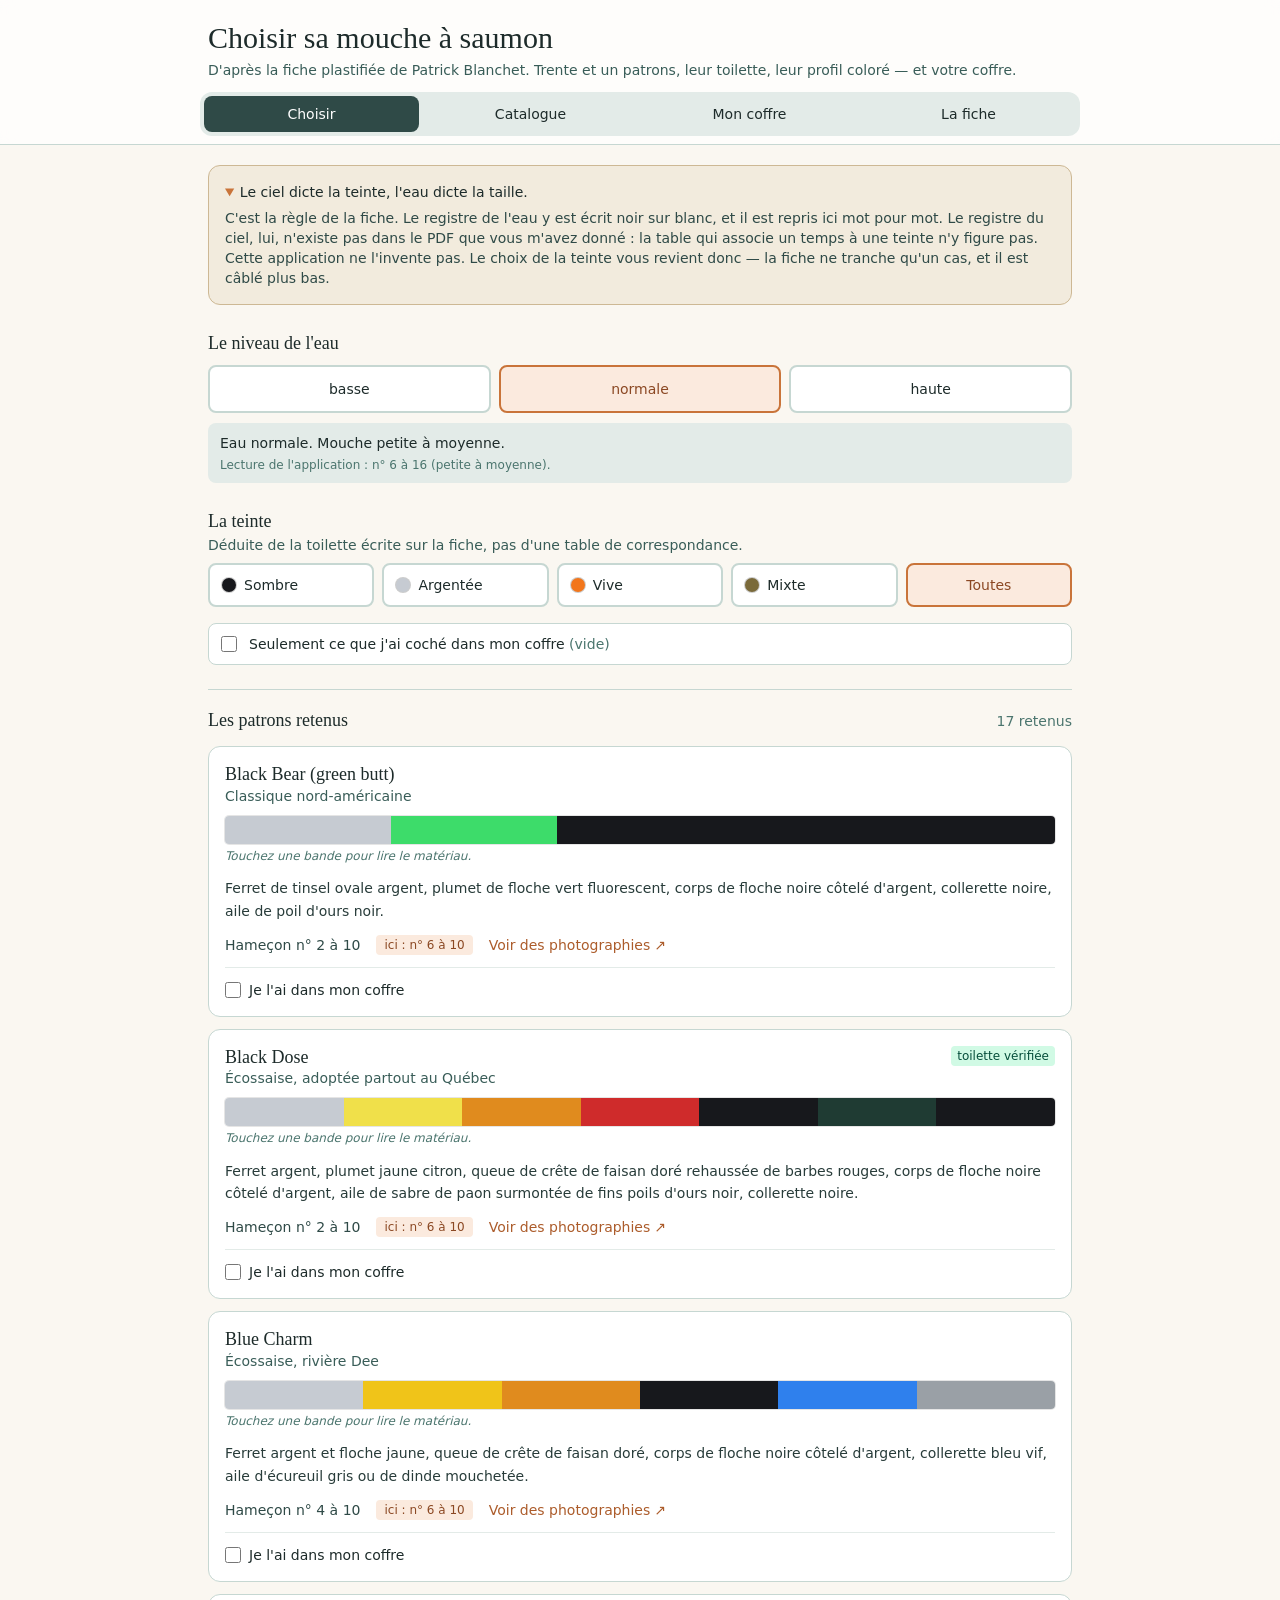
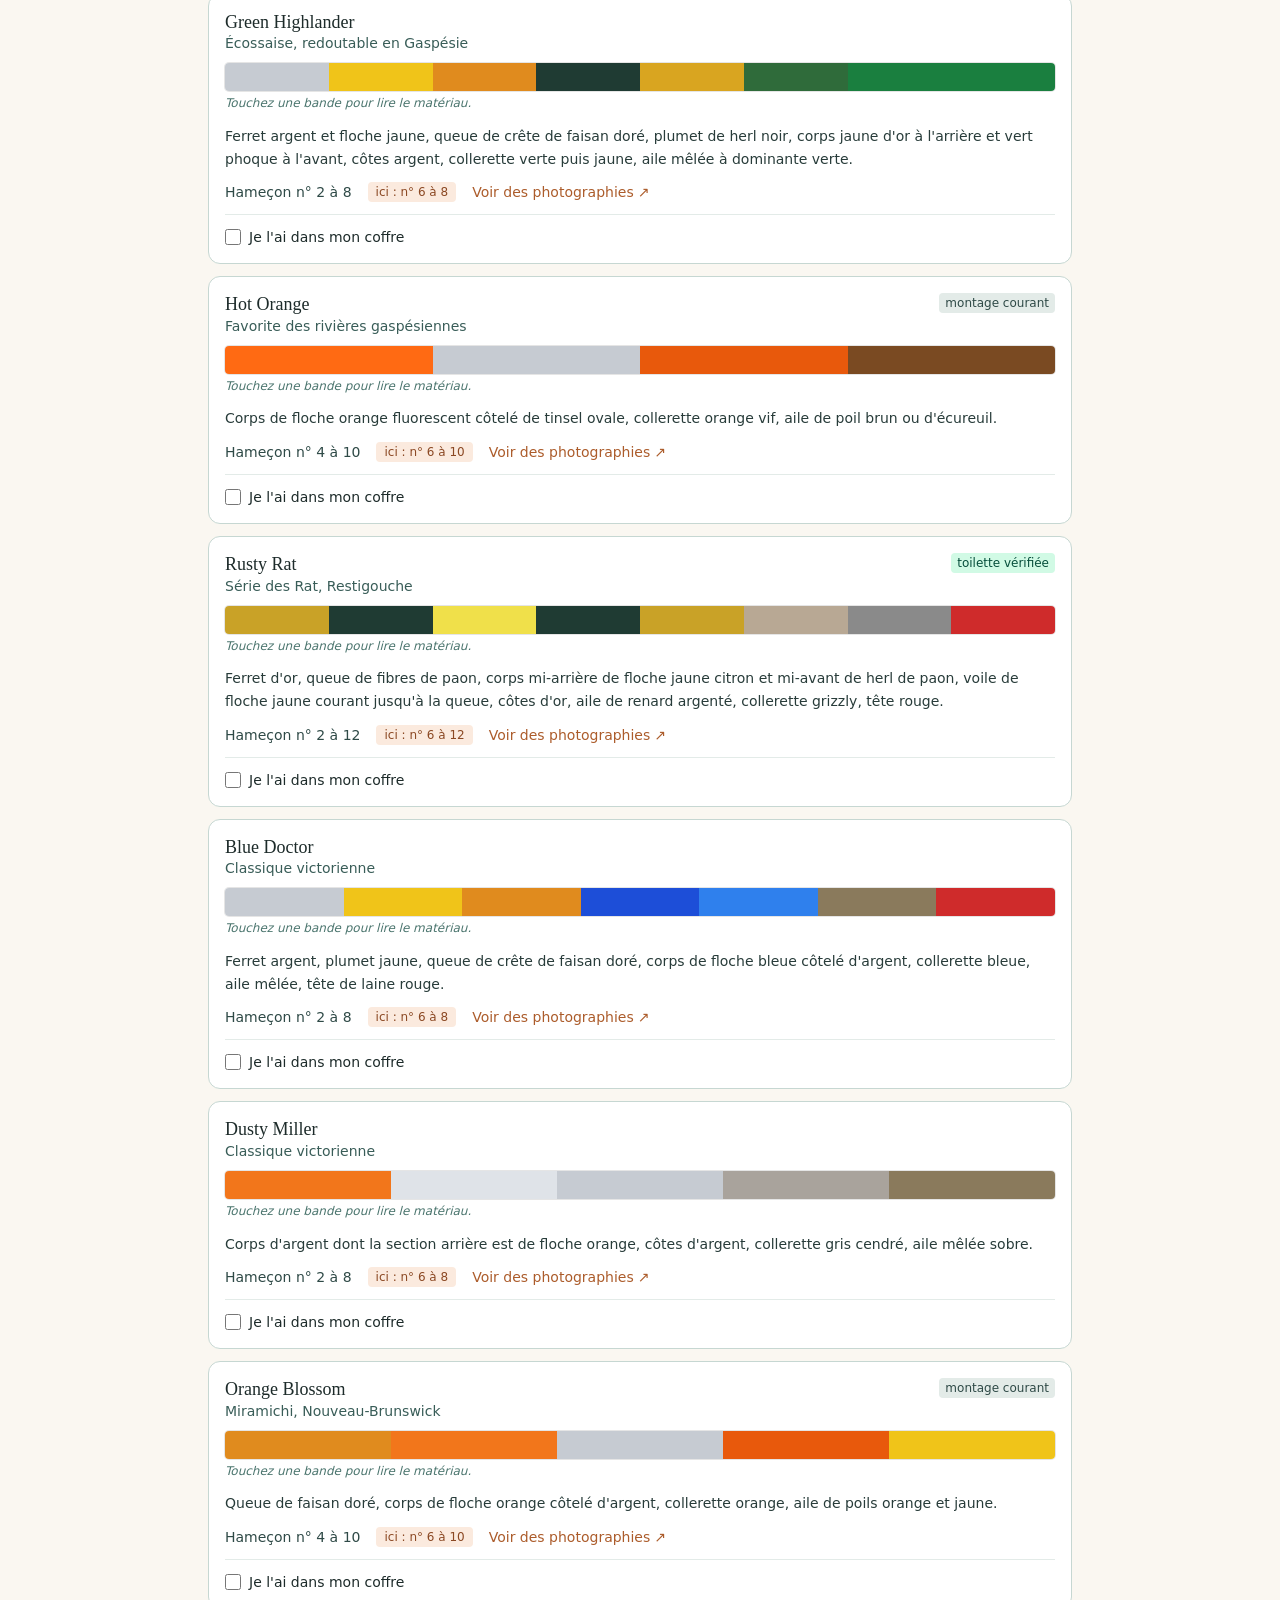
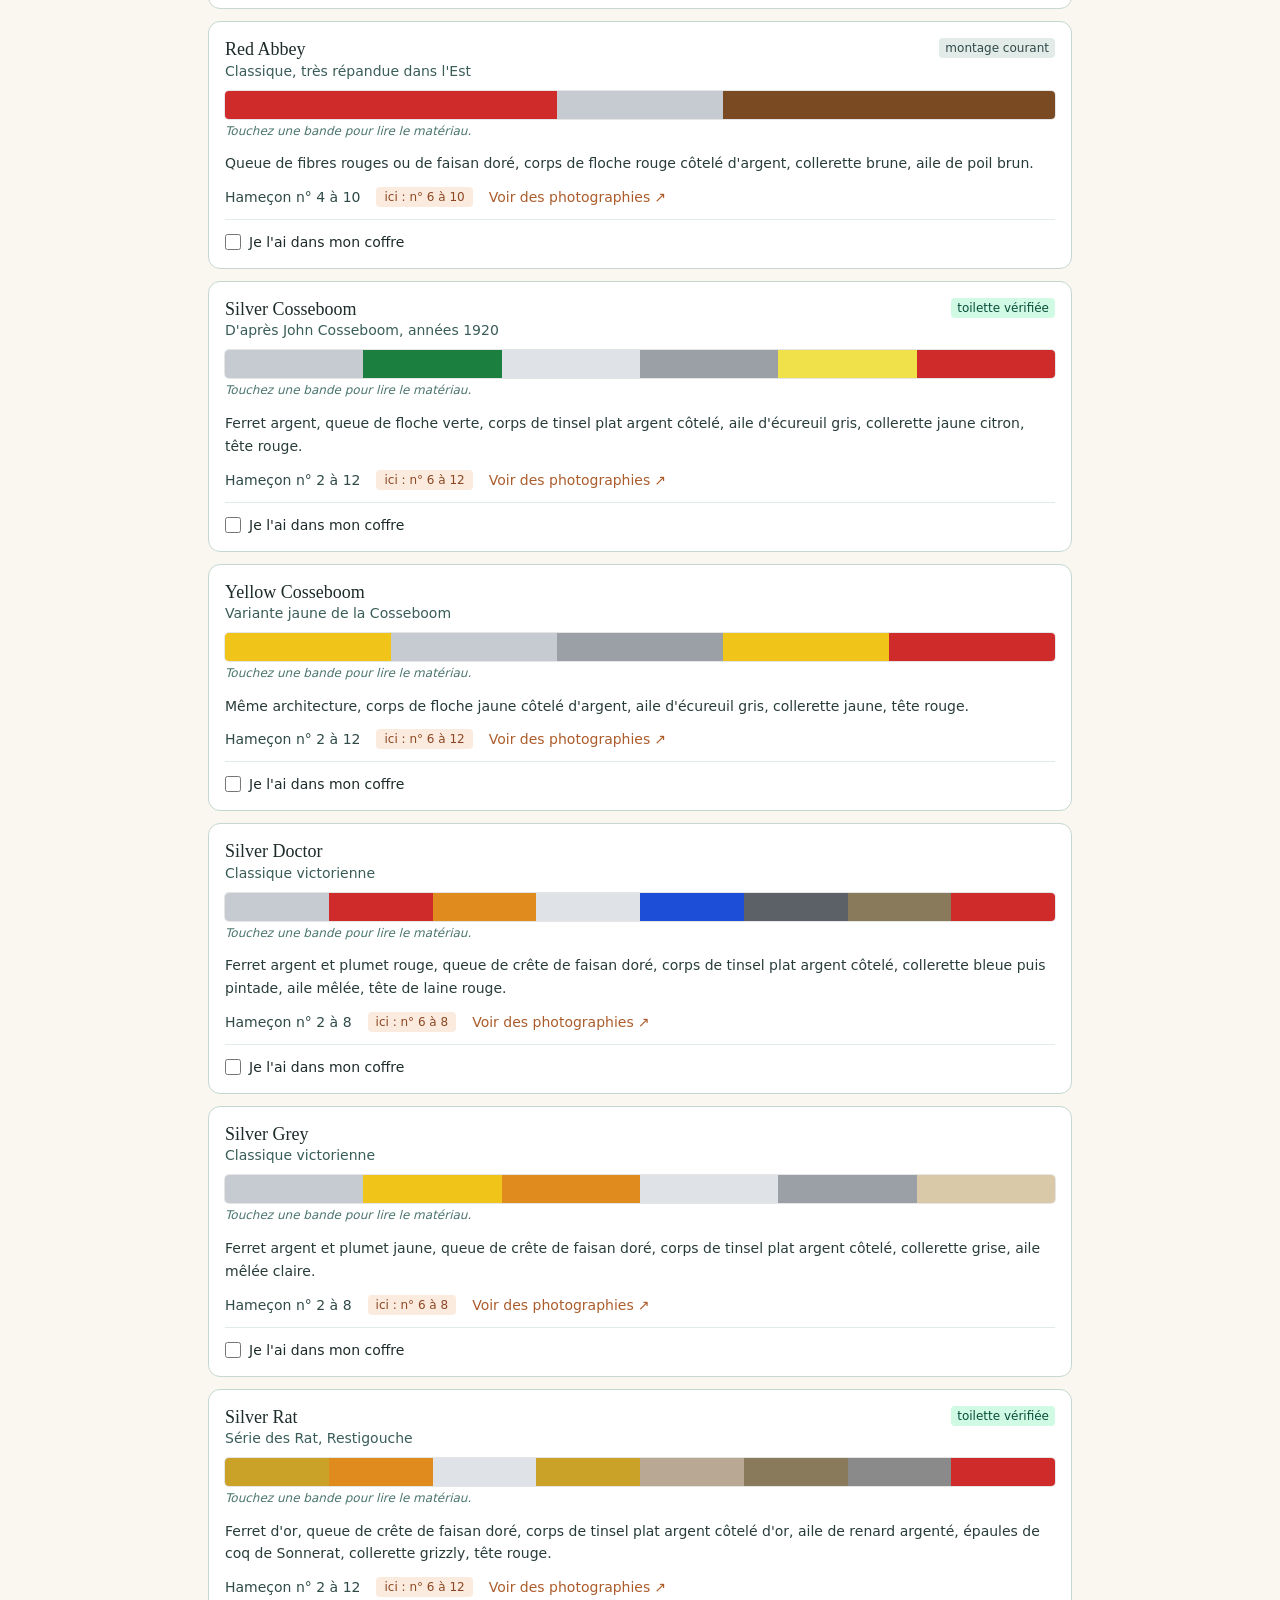
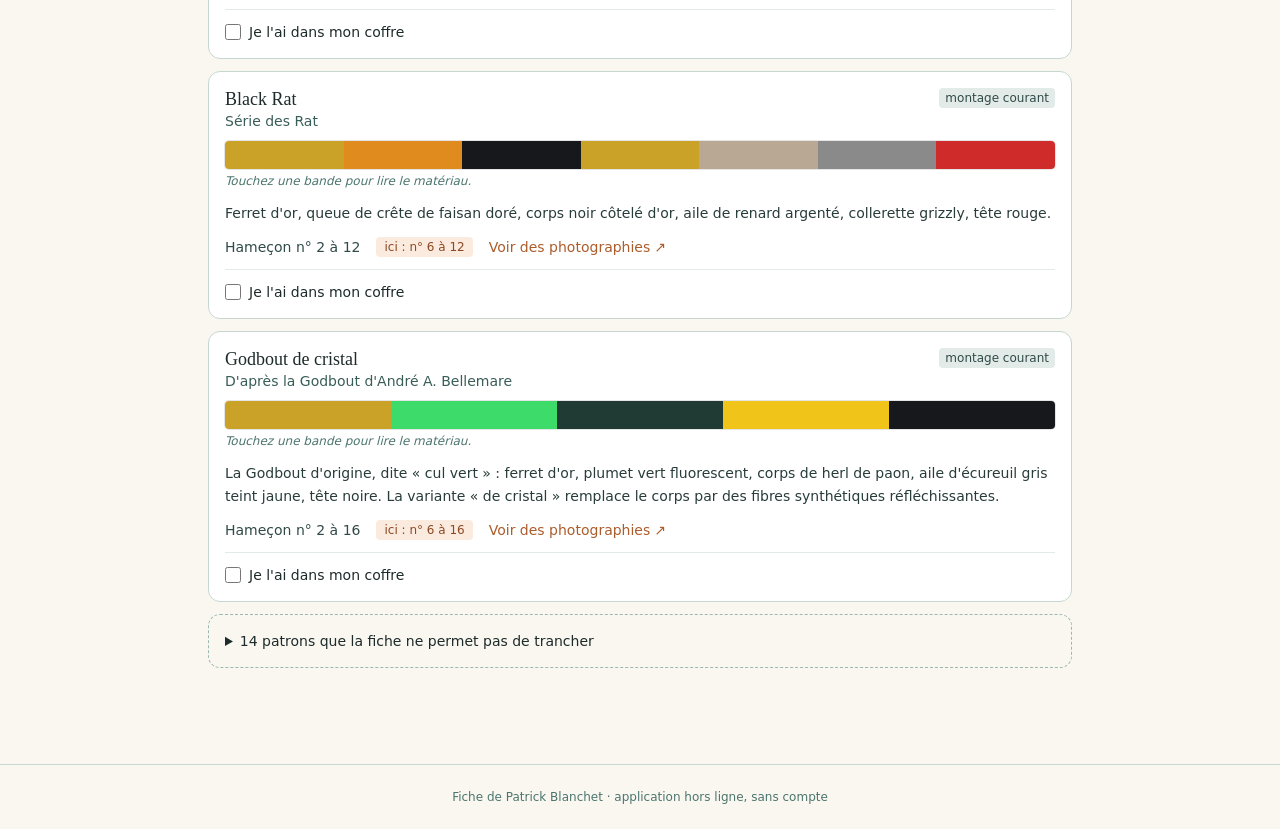
==== mouches-saumon/index.html @ c9b2f243 "Fait entrer la fiche à saumon dans le coffre Première application du dépôt : « Choisir sa mouche à s" ====
<!DOCTYPE html>
<html lang="fr" class="h-full">
<head>
<meta charset="utf-8">
<meta name="viewport" content="width=device-width, initial-scale=1, viewport-fit=cover">
<title>Choisir sa mouche à saumon</title>
<meta name="description" content="La fiche de Patrick Blanchet, en application : 31 patrons, leur toilette, leur profil coloré, et le coffre qui est réellement le vôtre. Hors ligne, sans compte.">
<meta name="theme-color" content="#1d2b2a">
<link rel="manifest" href="manifest.webmanifest">
<link rel="icon" href="assets/icones/favicon.svg" type="image/svg+xml">
<link rel="apple-touch-icon" href="assets/icones/icone-180.png">

<link rel="stylesheet" href="assets/css/app.css">
<style>
  :root { color-scheme: light dark; }
  body { -webkit-tap-highlight-color: transparent; }
  .onglet[aria-selected="true"] { color: #fff; background: #2f4a47; }
  .choix[aria-pressed="true"] { border-color: #c9743a; background: #fbeade; color: #8b4823; }
  @media (prefers-color-scheme: dark) {
    .choix[aria-pressed="true"] { background: #3a2418; color: #eab189; }
  }
  .bande { transition: flex-grow .18s ease; }
  .bande:hover, .bande:focus-visible { flex-grow: 2.4; }
  @media print {
    .sans-impression { display: none !important; }
    body { background: #fff !important; color: #000 !important; }
    .fiche-mouche { break-inside: avoid; border-color: #bbb !important; }
  }
</style>
</head>

<body class="min-h-full bg-sable-50 text-riviere-900 dark:bg-riviere-950 dark:text-sable-100 font-texte antialiased">

<a href="#principal" class="sr-only focus:not-sr-only focus:absolute focus:z-50 focus:m-3 focus:rounded focus:bg-riviere-800 focus:px-4 focus:py-2 focus:text-white">Aller au contenu</a>

<header class="border-b border-riviere-200 bg-white/70 backdrop-blur dark:border-riviere-800 dark:bg-riviere-900/70">
  <div class="mx-auto max-w-4xl px-4 pt-5 pb-3">
    <h1 class="font-titre text-2xl leading-tight sm:text-3xl">Choisir sa mouche à saumon</h1>
    <p class="mt-1 text-sm text-riviere-600 dark:text-riviere-300">
      D'après la fiche plastifiée de Patrick Blanchet. Trente et un patrons, leur toilette,
      leur profil coloré — et votre coffre.
    </p>
  </div>

  <nav class="sans-impression mx-auto max-w-4xl px-2 pb-2" aria-label="Sections">
    <div role="tablist" class="flex gap-1 overflow-x-auto rounded-xl bg-riviere-100 p-1 dark:bg-riviere-800/60">
      <button role="tab" id="t-choisir"   aria-controls="v-choisir"   aria-selected="true"  class="onglet flex-1 whitespace-nowrap rounded-lg px-3 py-2 text-sm font-medium transition">Choisir</button>
      <button role="tab" id="t-catalogue" aria-controls="v-catalogue" aria-selected="false" class="onglet flex-1 whitespace-nowrap rounded-lg px-3 py-2 text-sm font-medium transition">Catalogue</button>
      <button role="tab" id="t-coffre"    aria-controls="v-coffre"    aria-selected="false" class="onglet flex-1 whitespace-nowrap rounded-lg px-3 py-2 text-sm font-medium transition">Mon coffre</button>
      <button role="tab" id="t-fiche"     aria-controls="v-fiche"     aria-selected="false" class="onglet flex-1 whitespace-nowrap rounded-lg px-3 py-2 text-sm font-medium transition">La fiche</button>
    </div>
  </nav>
</header>

<main id="principal" class="mx-auto max-w-4xl px-4 pb-24 pt-5">

  <!-- ═══════════════ CHOISIR ═══════════════ -->
  <section id="v-choisir" role="tabpanel" aria-labelledby="t-choisir">

    <details open class="sans-impression rounded-xl border border-sable-300 bg-sable-100 p-4 text-sm dark:border-riviere-700 dark:bg-riviere-900">
      <summary class="cursor-pointer font-medium marker:text-cuivre-500">Le ciel dicte la teinte, l'eau dicte la taille.</summary>
      <p class="mt-1.5 text-riviere-700 dark:text-riviere-300">
        C'est la règle de la fiche. Le registre de l'eau y est écrit noir sur blanc, et il est
        repris ici mot pour mot. Le registre du ciel, lui, n'existe pas dans le PDF que vous
        m'avez donné : la table qui associe un temps à une teinte n'y figure pas.
        <strong class="font-medium">Cette application ne l'invente pas.</strong>
        Le choix de la teinte vous revient donc — la fiche ne tranche qu'un cas, et il est câblé plus bas.
      </p>
    </details>

    <!-- Niveau d'eau -->
    <h2 class="mt-6 font-titre text-lg">Le niveau de l'eau</h2>
    <div class="sans-impression mt-2 grid grid-cols-3 gap-2" id="choix-niveau"></div>
    <p id="texte-niveau" class="mt-2.5 rounded-lg bg-riviere-100 px-3 py-2.5 text-sm dark:bg-riviere-800/60"></p>

    <!-- Clarté -->
    <div class="sans-impression mt-4" id="bloc-clarte" hidden>
      <h2 class="font-titre text-lg">L'eau est-elle sale&nbsp;?</h2>
      <div class="mt-2 grid grid-cols-2 gap-2" id="choix-clarte"></div>
      <p id="texte-clarte" class="mt-2 text-sm text-cuivre-700 dark:text-cuivre-300"></p>
    </div>

    <!-- Teinte -->
    <h2 class="mt-6 font-titre text-lg">La teinte</h2>
    <p class="text-sm text-riviere-600 dark:text-riviere-300">
      Déduite de la toilette écrite sur la fiche, pas d'une table de correspondance.
    </p>
    <div class="sans-impression mt-2 grid grid-cols-2 gap-2 sm:grid-cols-5" id="choix-teinte"></div>

    <!-- Coffre -->
    <label class="sans-impression mt-4 flex cursor-pointer items-center gap-3 rounded-lg border border-riviere-200 bg-white px-3 py-2.5 text-sm dark:border-riviere-700 dark:bg-riviere-900">
      <input type="checkbox" id="filtre-coffre" class="h-4 w-4 accent-cuivre-500">
      <span>Seulement ce que j'ai coché dans mon coffre <span id="compte-coffre" class="text-riviere-500"></span></span>
    </label>

    <div class="mt-6 flex items-baseline justify-between border-t border-riviere-200 pt-4 dark:border-riviere-800">
      <h2 class="font-titre text-lg">Les patrons retenus</h2>
      <p id="compte-resultats" class="text-sm text-riviere-500 dark:text-riviere-400"></p>
    </div>
    <div id="resultats" class="mt-3 space-y-3"></div>
  </section>

  <!-- ═══════════════ CATALOGUE ═══════════════ -->
  <section id="v-catalogue" role="tabpanel" aria-labelledby="t-catalogue" hidden>
    <label class="sans-impression block">
      <span class="sr-only">Chercher un patron</span>
      <input type="search" id="recherche" placeholder="Chercher un nom, un matériau, une rivière…"
             class="w-full rounded-lg border border-riviere-300 bg-white px-3 py-2.5 text-sm outline-none placeholder:text-riviere-400 focus:border-cuivre-500 dark:border-riviere-700 dark:bg-riviere-900">
    </label>
    <p class="sans-impression mt-3 text-sm text-riviere-600 dark:text-riviere-300">
      Les trente et un patrons de la fiche, dans son ordre. Le profil coloré est un schéma :
      il rend la signature de teintes du patron, pas la texture des matériaux.
      Touchez une bande pour lire le matériau qu'elle représente.
    </p>
    <div id="catalogue" class="mt-4 space-y-3"></div>
  </section>

  <!-- ═══════════════ MON COFFRE ═══════════════ -->
  <section id="v-coffre" role="tabpanel" aria-labelledby="t-coffre" hidden>

    <div class="rounded-xl border border-cuivre-300 bg-cuivre-100 p-4 text-sm dark:border-cuivre-700 dark:bg-cuivre-700/20">
      <p class="font-medium">Ce que la photo permet de dire — et ce qu'elle ne permet pas.</p>
      <p class="mt-1.5 text-riviere-700 dark:text-sable-200" id="lecture-coffre"></p>
    </div>

    <h2 class="mt-6 font-titre text-lg">Le coffre, panneau par panneau</h2>
    <p class="mt-1 text-sm text-riviere-600 dark:text-riviere-300">
      Un relevé visuel : famille de montage, teintes dominantes, nombre approximatif.
      Aucun nom n'est avancé — une photo n'en donne pas.
    </p>
    <div id="panneaux" class="mt-4 space-y-6"></div>

    <h2 class="mt-8 font-titre text-lg">Pistes à confirmer</h2>
    <p class="mt-1 text-sm text-riviere-600 dark:text-riviere-300">
      Les seuls rapprochements que la photo autorise avec la fiche. Rien n'est coché d'avance.
    </p>
    <div id="rapprochements" class="mt-3 space-y-2"></div>

    <h2 class="mt-8 font-titre text-lg">Mon inventaire</h2>
    <p class="mt-1 text-sm text-riviere-600 dark:text-riviere-300">
      Cochez les patrons que vous possédez vraiment. La liste sert ensuite de filtre dans
      l'onglet <em>Choisir</em>. Tout reste sur cet appareil.
    </p>
    <div id="inventaire" class="mt-3 grid gap-1.5 sm:grid-cols-2"></div>

    <div class="sans-impression mt-6 flex flex-wrap gap-2">
      <button id="btn-sauvegarde" class="rounded-lg bg-riviere-700 px-4 py-2.5 text-sm font-medium text-white hover:bg-riviere-600">Sauvegarder mon coffre (.json)</button>
      <label class="cursor-pointer rounded-lg border border-riviere-300 px-4 py-2.5 text-sm font-medium hover:bg-riviere-100 dark:border-riviere-700 dark:hover:bg-riviere-800">
        Restaurer un fichier
        <input type="file" id="btn-restaure" accept="application/json,.json" class="sr-only">
      </label>
      <button id="btn-vider" class="rounded-lg border border-riviere-300 px-4 py-2.5 text-sm font-medium hover:bg-riviere-100 dark:border-riviere-700 dark:hover:bg-riviere-800">Tout décocher</button>
    </div>
    <p id="message-coffre" class="mt-3 text-sm text-cuivre-700 dark:text-cuivre-300" role="status"></p>
  </section>

  <!-- ═══════════════ LA FICHE ═══════════════ -->
  <section id="v-fiche" role="tabpanel" aria-labelledby="t-fiche" hidden class="space-y-6 text-sm leading-relaxed">

    <div>
      <h2 class="font-titre text-lg">D'où vient tout ceci</h2>
      <p class="mt-2 text-riviere-700 dark:text-riviere-300">
        De la fiche plastifiée <em>Choisir sa mouche à saumon</em>, de Patrick Blanchet, dont le PDF
        a servi de source unique. Les toilettes, les origines, les numéros d'hameçon et les réserves
        sont repris tels quels. Rien n'a été ajouté à partir d'ailleurs.
      </p>
    </div>

    <div>
      <h2 class="font-titre text-lg">Les réserves de la fiche</h2>
      <p class="mt-2 text-riviere-700 dark:text-riviere-300">
        « Les montages marqués d'une réserve varient d'un monteur et d'une rivière à l'autre, ou n'ont
        pas de recette publiée que j'aie pu vérifier. Fiez-vous alors aux photographies. »
      </p>
      <ul class="mt-3 space-y-1.5">
        <li class="flex gap-2"><span class="mt-0.5 shrink-0 rounded bg-amber-100 px-1.5 py-0.5 text-xs font-medium text-amber-900 dark:bg-amber-900/40 dark:text-amber-200">toilette non vérifiée</span><span class="text-riviere-700 dark:text-riviere-300">La fiche n'a pas trouvé de recette fiable. Neuf patrons québécois et maritimes sont dans ce cas.</span></li>
        <li class="flex gap-2"><span class="mt-0.5 shrink-0 rounded bg-riviere-100 px-1.5 py-0.5 text-xs font-medium text-riviere-700 dark:bg-riviere-800 dark:text-riviere-200">montage courant</span><span class="text-riviere-700 dark:text-riviere-300">La toilette est donnée, mais les variantes sont fréquentes.</span></li>
        <li class="flex gap-2"><span class="mt-0.5 shrink-0 rounded bg-emerald-100 px-1.5 py-0.5 text-xs font-medium text-emerald-900 dark:bg-emerald-900/40 dark:text-emerald-200">toilette vérifiée</span><span class="text-riviere-700 dark:text-riviere-300">Recoupée par la fiche auprès d'une source nommée, citée plus bas.</span></li>
        <li class="flex gap-2"><span class="mt-0.5 shrink-0 rounded bg-riviere-100 px-1.5 py-0.5 text-xs font-medium text-riviere-700 dark:bg-riviere-800 dark:text-riviere-200">sans toilette</span><span class="text-riviere-700 dark:text-riviere-300">Nommé par la fiche sous « eau basse », sans recette. L'application ne lui en attribue aucune.</span></li>
      </ul>
    </div>

    <div>
      <h2 class="font-titre text-lg">Ce que l'application ajoute, et ce qu'elle refuse d'ajouter</h2>
      <dl class="mt-2 space-y-3">
        <div>
          <dt class="font-medium">Le profil coloré — déduit</dt>
          <dd class="text-riviere-700 dark:text-riviere-300">Chaque bande est un matériau nommé dans la toilette, rendu par sa couleur. Là où la fiche ne donne pas de toilette, il n'y a pas de profil.</dd>
        </div>
        <div>
          <dt class="font-medium">La fenêtre de tailles — interprétée</dt>
          <dd class="text-riviere-700 dark:text-riviere-300">La fiche dit « petite », « moyenne », « grosse » sans chiffrer. L'application pose une échelle unique — petite = n° 10 à 16, moyenne = n° 6 à 8, grosse = n° 2 à 4 — et en tire les trois fenêtres. C'est une lecture, signalée comme telle.</dd>
        </div>
        <div>
          <dt class="font-medium">La table du ciel — absente</dt>
          <dd class="text-riviere-700 dark:text-riviere-300">La fiche annonce « touchez les conditions du jour », mais le PDF fourni est une impression : les boutons de conditions n'y ont pas survécu. Aucune table ciel → teinte n'a donc été reconstituée. Si vous avez la fiche plastifiée sous les yeux, dictez-moi ces correspondances et je les branche.</dd>
        </div>
        <div>
          <dt class="font-medium">Les noms dans le coffre — non identifiés</dt>
          <dd class="text-riviere-700 dark:text-riviere-300">La photo donne des familles, des teintes et des tailles. Elle ne donne pas de noms. L'onglet <em>Mon coffre</em> décrit ce qu'il voit et vous laisse nommer.</dd>
        </div>
      </dl>
    </div>

    <div>
      <h2 class="font-titre text-lg">Sources citées par la fiche</h2>
      <p class="mt-2 text-riviere-700 dark:text-riviere-300">
        Toilettes vérifiées pour la Silver Rat, la Rusty Rat, la Cosseboom, la Godbout et la Black Dose
        d'après Frédéric Lévesque, <em>Salmo Salar</em> n° 16, avril 1989, repris par Fabri-Mouches.ca.
        Origine de la Pompier d'après Pierre Saumur, même source.
      </p>
    </div>

    <div class="sans-impression rounded-xl border border-riviere-200 p-4 dark:border-riviere-800">
      <h2 class="font-titre text-lg">Sur cet appareil</h2>
      <p class="mt-2 text-riviere-700 dark:text-riviere-300">
        Pas de compte, pas de serveur, pas de traceur. Votre inventaire est écrit dans la mémoire du
        navigateur (<code class="rounded bg-riviere-100 px-1 dark:bg-riviere-800">localStorage</code>),
        sur cet appareil seulement. Une fois la page ouverte, elle fonctionne sans réseau.
        Vider les données du navigateur efface l'inventaire — d'où le bouton de sauvegarde.
      </p>
      <button id="btn-imprimer" class="mt-3 rounded-lg border border-riviere-300 px-4 py-2.5 text-sm font-medium hover:bg-riviere-100 dark:border-riviere-700 dark:hover:bg-riviere-800">Imprimer la sélection courante</button>
    </div>
  </section>
</main>

<footer class="sans-impression border-t border-riviere-200 py-6 text-center text-xs text-riviere-500 dark:border-riviere-800 dark:text-riviere-400">
  Fiche de Patrick Blanchet · application hors ligne, sans compte
</footer>

<script src="assets/js/donnees.js"></script>
<script src="assets/js/app.js"></script>
</body>
</html>
---- mouches-saumon/assets/css/app.css ----
*,:after,:before{--tw-border-spacing-x:0;--tw-border-spacing-y:0;--tw-translate-x:0;--tw-translate-y:0;--tw-rotate:0;--tw-skew-x:0;--tw-skew-y:0;--tw-scale-x:1;--tw-scale-y:1;--tw-pan-x: ;--tw-pan-y: ;--tw-pinch-zoom: ;--tw-scroll-snap-strictness:proximity;--tw-gradient-from-position: ;--tw-gradient-via-position: ;--tw-gradient-to-position: ;--tw-ordinal: ;--tw-slashed-zero: ;--tw-numeric-figure: ;--tw-numeric-spacing: ;--tw-numeric-fraction: ;--tw-ring-inset: ;--tw-ring-offset-width:0px;--tw-ring-offset-color:#fff;--tw-ring-color:rgba(59,130,246,.5);--tw-ring-offset-shadow:0 0 #0000;--tw-ring-shadow:0 0 #0000;--tw-shadow:0 0 #0000;--tw-shadow-colored:0 0 #0000;--tw-blur: ;--tw-brightness: ;--tw-contrast: ;--tw-grayscale: ;--tw-hue-rotate: ;--tw-invert: ;--tw-saturate: ;--tw-sepia: ;--tw-drop-shadow: ;--tw-backdrop-blur: ;--tw-backdrop-brightness: ;--tw-backdrop-contrast: ;--tw-backdrop-grayscale: ;--tw-backdrop-hue-rotate: ;--tw-backdrop-invert: ;--tw-backdrop-opacity: ;--tw-backdrop-saturate: ;--tw-backdrop-sepia: ;--tw-contain-size: ;--tw-contain-layout: ;--tw-contain-paint: ;--tw-contain-style: }::backdrop{--tw-border-spacing-x:0;--tw-border-spacing-y:0;--tw-translate-x:0;--tw-translate-y:0;--tw-rotate:0;--tw-skew-x:0;--tw-skew-y:0;--tw-scale-x:1;--tw-scale-y:1;--tw-pan-x: ;--tw-pan-y: ;--tw-pinch-zoom: ;--tw-scroll-snap-strictness:proximity;--tw-gradient-from-position: ;--tw-gradient-via-position: ;--tw-gradient-to-position: ;--tw-ordinal: ;--tw-slashed-zero: ;--tw-numeric-figure: ;--tw-numeric-spacing: ;--tw-numeric-fraction: ;--tw-ring-inset: ;--tw-ring-offset-width:0px;--tw-ring-offset-color:#fff;--tw-ring-color:rgba(59,130,246,.5);--tw-ring-offset-shadow:0 0 #0000;--tw-ring-shadow:0 0 #0000;--tw-shadow:0 0 #0000;--tw-shadow-colored:0 0 #0000;--tw-blur: ;--tw-brightness: ;--tw-contrast: ;--tw-grayscale: ;--tw-hue-rotate: ;--tw-invert: ;--tw-saturate: ;--tw-sepia: ;--tw-drop-shadow: ;--tw-backdrop-blur: ;--tw-backdrop-brightness: ;--tw-backdrop-contrast: ;--tw-backdrop-grayscale: ;--tw-backdrop-hue-rotate: ;--tw-backdrop-invert: ;--tw-backdrop-opacity: ;--tw-backdrop-saturate: ;--tw-backdrop-sepia: ;--tw-contain-size: ;--tw-contain-layout: ;--tw-contain-paint: ;--tw-contain-style: }/*! tailwindcss v3.4.17 | MIT License | https://tailwindcss.com*/*,:after,:before{box-sizing:border-box;border:0 solid #e5e7eb}:after,:before{--tw-content:""}:host,html{line-height:1.5;-webkit-text-size-adjust:100%;-moz-tab-size:4;-o-tab-size:4;tab-size:4;font-family:ui-sans-serif,system-ui,sans-serif,Apple Color Emoji,Segoe UI Emoji,Segoe UI Symbol,Noto Color Emoji;font-feature-settings:normal;font-variation-settings:normal;-webkit-tap-highlight-color:transparent}body{margin:0;line-height:inherit}hr{height:0;color:inherit;border-top-width:1px}abbr:where([title]){-webkit-text-decoration:underline dotted;text-decoration:underline dotted}h1,h2,h3,h4,h5,h6{font-size:inherit;font-weight:inherit}a{color:inherit;text-decoration:inherit}b,strong{font-weight:bolder}code,kbd,pre,samp{font-family:ui-monospace,SFMono-Regular,Menlo,Monaco,Consolas,Liberation Mono,Courier New,monospace;font-feature-settings:normal;font-variation-settings:normal;font-size:1em}small{font-size:80%}sub,sup{font-size:75%;line-height:0;position:relative;vertical-align:baseline}sub{bottom:-.25em}sup{top:-.5em}table{text-indent:0;border-color:inherit;border-collapse:collapse}button,input,optgroup,select,textarea{font-family:inherit;font-feature-settings:inherit;font-variation-settings:inherit;font-size:100%;font-weight:inherit;line-height:inherit;letter-spacing:inherit;color:inherit;margin:0;padding:0}button,select{text-transform:none}button,input:where([type=button]),input:where([type=reset]),input:where([type=submit]){-webkit-appearance:button;background-color:transparent;background-image:none}:-moz-focusring{outline:auto}:-moz-ui-invalid{box-shadow:none}progress{vertical-align:baseline}::-webkit-inner-spin-button,::-webkit-outer-spin-button{height:auto}[type=search]{-webkit-appearance:textfield;outline-offset:-2px}::-webkit-search-decoration{-webkit-appearance:none}::-webkit-file-upload-button{-webkit-appearance:button;font:inherit}summary{display:list-item}blockquote,dd,dl,figure,h1,h2,h3,h4,h5,h6,hr,p,pre{margin:0}fieldset{margin:0}fieldset,legend{padding:0}menu,ol,ul{list-style:none;margin:0;padding:0}dialog{padding:0}textarea{resize:vertical}input::-moz-placeholder,textarea::-moz-placeholder{opacity:1;color:#9ca3af}input::placeholder,textarea::placeholder{opacity:1;color:#9ca3af}[role=button],button{cursor:pointer}:disabled{cursor:default}audio,canvas,embed,iframe,img,object,svg,video{display:block;vertical-align:middle}img,video{max-width:100%;height:auto}[hidden]:where(:not([hidden=until-found])){display:none}.sr-only{position:absolute;width:1px;height:1px;padding:0;margin:-1px;overflow:hidden;clip:rect(0,0,0,0);white-space:nowrap;border-width:0}.visible{visibility:visible}.mx-auto{margin-left:auto;margin-right:auto}.mt-0\.5{margin-top:.125rem}.mt-1{margin-top:.25rem}.mt-1\.5{margin-top:.375rem}.mt-2{margin-top:.5rem}.mt-2\.5{margin-top:.625rem}.mt-3{margin-top:.75rem}.mt-4{margin-top:1rem}.mt-6{margin-top:1.5rem}.mt-8{margin-top:2rem}.block{display:block}.flex{display:flex}.inline-flex{display:inline-flex}.table{display:table}.grid{display:grid}.hidden{display:none}.h-3{height:.75rem}.h-3\.5{height:.875rem}.h-4{height:1rem}.h-7{height:1.75rem}.h-full{height:100%}.min-h-\[1\.1rem\]{min-height:1.1rem}.min-h-full{min-height:100%}.w-3{width:.75rem}.w-3\.5{width:.875rem}.w-4{width:1rem}.w-7{width:1.75rem}.w-full{width:100%}.min-w-0{min-width:0}.max-w-4xl{max-width:56rem}.flex-1{flex:1 1 0%}.shrink-0{flex-shrink:0}.flex-grow{flex-grow:1}.cursor-pointer{cursor:pointer}.grid-cols-2{grid-template-columns:repeat(2,minmax(0,1fr))}.grid-cols-3{grid-template-columns:repeat(3,minmax(0,1fr))}.flex-wrap{flex-wrap:wrap}.items-start{align-items:flex-start}.items-center{align-items:center}.items-baseline{align-items:baseline}.justify-center{justify-content:center}.justify-between{justify-content:space-between}.gap-0\.5{gap:.125rem}.gap-1{gap:.25rem}.gap-1\.5{gap:.375rem}.gap-2{gap:.5rem}.gap-2\.5{gap:.625rem}.gap-3{gap:.75rem}.gap-x-4{-moz-column-gap:1rem;column-gap:1rem}.gap-y-2{row-gap:.5rem}.space-y-1\.5>:not([hidden])~:not([hidden]){--tw-space-y-reverse:0;margin-top:calc(.375rem*(1 - var(--tw-space-y-reverse)));margin-bottom:calc(.375rem*var(--tw-space-y-reverse))}.space-y-2>:not([hidden])~:not([hidden]){--tw-space-y-reverse:0;margin-top:calc(.5rem*(1 - var(--tw-space-y-reverse)));margin-bottom:calc(.5rem*var(--tw-space-y-reverse))}.space-y-3>:not([hidden])~:not([hidden]){--tw-space-y-reverse:0;margin-top:calc(.75rem*(1 - var(--tw-space-y-reverse)));margin-bottom:calc(.75rem*var(--tw-space-y-reverse))}.space-y-6>:not([hidden])~:not([hidden]){--tw-space-y-reverse:0;margin-top:calc(1.5rem*(1 - var(--tw-space-y-reverse)));margin-bottom:calc(1.5rem*var(--tw-space-y-reverse))}.overflow-hidden{overflow:hidden}.overflow-x-auto{overflow-x:auto}.truncate{overflow:hidden;text-overflow:ellipsis}.truncate,.whitespace-nowrap{white-space:nowrap}.rounded{border-radius:.25rem}.rounded-full{border-radius:9999px}.rounded-lg{border-radius:.5rem}.rounded-sm{border-radius:.125rem}.rounded-xl{border-radius:.75rem}.border{border-width:1px}.border-2{border-width:2px}.border-b{border-bottom-width:1px}.border-t{border-top-width:1px}.border-dashed{border-style:dashed}.border-cuivre-300{--tw-border-opacity:1;border-color:rgb(234 177 137/var(--tw-border-opacity,1))}.border-riviere-100{--tw-border-opacity:1;border-color:rgb(227 235 232/var(--tw-border-opacity,1))}.border-riviere-200{--tw-border-opacity:1;border-color:rgb(198 215 210/var(--tw-border-opacity,1))}.border-riviere-300{--tw-border-opacity:1;border-color:rgb(155 184 177/var(--tw-border-opacity,1))}.border-sable-300{--tw-border-opacity:1;border-color:rgb(205 184 148/var(--tw-border-opacity,1))}.bg-amber-100{--tw-bg-opacity:1;background-color:rgb(254 243 199/var(--tw-bg-opacity,1))}.bg-cuivre-100{--tw-bg-opacity:1;background-color:rgb(251 234 222/var(--tw-bg-opacity,1))}.bg-emerald-100{--tw-bg-opacity:1;background-color:rgb(209 250 229/var(--tw-bg-opacity,1))}.bg-riviere-100{--tw-bg-opacity:1;background-color:rgb(227 235 232/var(--tw-bg-opacity,1))}.bg-riviere-700{--tw-bg-opacity:1;background-color:rgb(47 74 71/var(--tw-bg-opacity,1))}.bg-sable-100{--tw-bg-opacity:1;background-color:rgb(242 235 221/var(--tw-bg-opacity,1))}.bg-sable-50{--tw-bg-opacity:1;background-color:rgb(250 247 241/var(--tw-bg-opacity,1))}.bg-white{--tw-bg-opacity:1;background-color:rgb(255 255 255/var(--tw-bg-opacity,1))}.bg-white\/70{background-color:hsla(0,0%,100%,.7)}.p-1{padding:.25rem}.p-3{padding:.75rem}.p-4{padding:1rem}.p-6{padding:1.5rem}.px-1{padding-left:.25rem;padding-right:.25rem}.px-1\.5{padding-left:.375rem;padding-right:.375rem}.px-2{padding-left:.5rem;padding-right:.5rem}.px-3{padding-left:.75rem;padding-right:.75rem}.px-4{padding-left:1rem;padding-right:1rem}.py-0\.5{padding-top:.125rem;padding-bottom:.125rem}.py-2{padding-top:.5rem;padding-bottom:.5rem}.py-2\.5{padding-top:.625rem;padding-bottom:.625rem}.py-3{padding-top:.75rem;padding-bottom:.75rem}.py-6{padding-top:1.5rem;padding-bottom:1.5rem}.pb-2{padding-bottom:.5rem}.pb-24{padding-bottom:6rem}.pb-3{padding-bottom:.75rem}.pt-3{padding-top:.75rem}.pt-4{padding-top:1rem}.pt-5{padding-top:1.25rem}.text-center{text-align:center}.text-right{text-align:right}.font-texte{font-family:ui-sans-serif,system-ui,-apple-system,Segoe UI,Roboto,sans-serif}.font-titre{font-family:Iowan Old Style,Palatino Linotype,Palatino,Georgia,serif}.text-2xl{font-size:1.5rem;line-height:2rem}.text-base{font-size:1rem;line-height:1.5rem}.text-lg{font-size:1.125rem;line-height:1.75rem}.text-sm{font-size:.875rem;line-height:1.25rem}.text-xs{font-size:.75rem;line-height:1rem}.font-medium{font-weight:500}.font-normal{font-weight:400}.italic{font-style:italic}.tabular-nums{--tw-numeric-spacing:tabular-nums;font-variant-numeric:var(--tw-ordinal) var(--tw-slashed-zero) var(--tw-numeric-figure) var(--tw-numeric-spacing) var(--tw-numeric-fraction)}.leading-relaxed{line-height:1.625}.leading-tight{line-height:1.25}.text-amber-700{--tw-text-opacity:1;color:rgb(180 83 9/var(--tw-text-opacity,1))}.text-amber-900{--tw-text-opacity:1;color:rgb(120 53 15/var(--tw-text-opacity,1))}.text-cuivre-600{--tw-text-opacity:1;color:rgb(172 92 43/var(--tw-text-opacity,1))}.text-cuivre-700{--tw-text-opacity:1;color:rgb(139 72 35/var(--tw-text-opacity,1))}.text-emerald-900{--tw-text-opacity:1;color:rgb(6 78 59/var(--tw-text-opacity,1))}.text-riviere-500{--tw-text-opacity:1;color:rgb(75 117 110/var(--tw-text-opacity,1))}.text-riviere-600{--tw-text-opacity:1;color:rgb(57 93 88/var(--tw-text-opacity,1))}.text-riviere-700{--tw-text-opacity:1;color:rgb(47 74 71/var(--tw-text-opacity,1))}.text-riviere-800{--tw-text-opacity:1;color:rgb(40 60 58/var(--tw-text-opacity,1))}.text-riviere-900{--tw-text-opacity:1;color:rgb(29 43 42/var(--tw-text-opacity,1))}.text-white{--tw-text-opacity:1;color:rgb(255 255 255/var(--tw-text-opacity,1))}.antialiased{-webkit-font-smoothing:antialiased;-moz-osx-font-smoothing:grayscale}.accent-cuivre-500{accent-color:#c9743a}.outline-none{outline:2px solid transparent;outline-offset:2px}.ring-1{--tw-ring-offset-shadow:var(--tw-ring-inset) 0 0 0 var(--tw-ring-offset-width) var(--tw-ring-offset-color);--tw-ring-shadow:var(--tw-ring-inset) 0 0 0 calc(1px + var(--tw-ring-offset-width)) var(--tw-ring-color);box-shadow:var(--tw-ring-offset-shadow),var(--tw-ring-shadow),var(--tw-shadow,0 0 #0000)}.ring-black\/10{--tw-ring-color:rgba(0,0,0,.1)}.ring-black\/15{--tw-ring-color:rgba(0,0,0,.15)}.ring-black\/20{--tw-ring-color:rgba(0,0,0,.2)}.filter{filter:var(--tw-blur) var(--tw-brightness) var(--tw-contrast) var(--tw-grayscale) var(--tw-hue-rotate) var(--tw-invert) var(--tw-saturate) var(--tw-sepia) var(--tw-drop-shadow)}.backdrop-blur{--tw-backdrop-blur:blur(8px);-webkit-backdrop-filter:var(--tw-backdrop-blur) var(--tw-backdrop-brightness) var(--tw-backdrop-contrast) var(--tw-backdrop-grayscale) var(--tw-backdrop-hue-rotate) var(--tw-backdrop-invert) var(--tw-backdrop-opacity) var(--tw-backdrop-saturate) var(--tw-backdrop-sepia);backdrop-filter:var(--tw-backdrop-blur) var(--tw-backdrop-brightness) var(--tw-backdrop-contrast) var(--tw-backdrop-grayscale) var(--tw-backdrop-hue-rotate) var(--tw-backdrop-invert) var(--tw-backdrop-opacity) var(--tw-backdrop-saturate) var(--tw-backdrop-sepia)}.transition{transition-property:color,background-color,border-color,text-decoration-color,fill,stroke,opacity,box-shadow,transform,filter,-webkit-backdrop-filter;transition-property:color,background-color,border-color,text-decoration-color,fill,stroke,opacity,box-shadow,transform,filter,backdrop-filter;transition-property:color,background-color,border-color,text-decoration-color,fill,stroke,opacity,box-shadow,transform,filter,backdrop-filter,-webkit-backdrop-filter;transition-timing-function:cubic-bezier(.4,0,.2,1);transition-duration:.15s}.marker\:text-cuivre-500 ::marker{color:#c9743a}.marker\:text-cuivre-500::marker{color:#c9743a}.placeholder\:text-riviere-400::-moz-placeholder{--tw-text-opacity:1;color:rgb(107 147 139/var(--tw-text-opacity,1))}.placeholder\:text-riviere-400::placeholder{--tw-text-opacity:1;color:rgb(107 147 139/var(--tw-text-opacity,1))}.first\:border-0:first-child{border-width:0}.first\:pt-0:first-child{padding-top:0}.hover\:bg-riviere-100:hover{--tw-bg-opacity:1;background-color:rgb(227 235 232/var(--tw-bg-opacity,1))}.hover\:bg-riviere-600:hover{--tw-bg-opacity:1;background-color:rgb(57 93 88/var(--tw-bg-opacity,1))}.hover\:underline:hover{text-decoration-line:underline}.focus\:not-sr-only:focus{position:static;width:auto;height:auto;padding:0;margin:0;overflow:visible;clip:auto;white-space:normal}.focus\:absolute:focus{position:absolute}.focus\:z-50:focus{z-index:50}.focus\:m-3:focus{margin:.75rem}.focus\:rounded:focus{border-radius:.25rem}.focus\:border-cuivre-500:focus{--tw-border-opacity:1;border-color:rgb(201 116 58/var(--tw-border-opacity,1))}.focus\:bg-riviere-800:focus{--tw-bg-opacity:1;background-color:rgb(40 60 58/var(--tw-bg-opacity,1))}.focus\:px-4:focus{padding-left:1rem;padding-right:1rem}.focus\:py-2:focus{padding-top:.5rem;padding-bottom:.5rem}.focus\:text-white:focus{--tw-text-opacity:1;color:rgb(255 255 255/var(--tw-text-opacity,1))}.focus-visible\:ring-2:focus-visible{--tw-ring-offset-shadow:var(--tw-ring-inset) 0 0 0 var(--tw-ring-offset-width) var(--tw-ring-offset-color);--tw-ring-shadow:var(--tw-ring-inset) 0 0 0 calc(2px + var(--tw-ring-offset-width)) var(--tw-ring-color);box-shadow:var(--tw-ring-offset-shadow),var(--tw-ring-shadow),var(--tw-shadow,0 0 #0000)}.focus-visible\:ring-cuivre-500:focus-visible{--tw-ring-opacity:1;--tw-ring-color:rgb(201 116 58/var(--tw-ring-opacity,1))}@media (min-width:640px){.sm\:grid-cols-2{grid-template-columns:repeat(2,minmax(0,1fr))}.sm\:grid-cols-5{grid-template-columns:repeat(5,minmax(0,1fr))}.sm\:text-3xl{font-size:1.875rem;line-height:2.25rem}}@media (prefers-color-scheme:dark){.dark\:border-cuivre-700{--tw-border-opacity:1;border-color:rgb(139 72 35/var(--tw-border-opacity,1))}.dark\:border-riviere-700{--tw-border-opacity:1;border-color:rgb(47 74 71/var(--tw-border-opacity,1))}.dark\:border-riviere-800{--tw-border-opacity:1;border-color:rgb(40 60 58/var(--tw-border-opacity,1))}.dark\:bg-amber-900\/40{background-color:rgba(120,53,15,.4)}.dark\:bg-cuivre-700\/20{background-color:rgba(139,72,35,.2)}.dark\:bg-cuivre-700\/25{background-color:rgba(139,72,35,.25)}.dark\:bg-emerald-900\/40{background-color:rgba(6,78,59,.4)}.dark\:bg-riviere-800{--tw-bg-opacity:1;background-color:rgb(40 60 58/var(--tw-bg-opacity,1))}.dark\:bg-riviere-800\/60{background-color:rgba(40,60,58,.6)}.dark\:bg-riviere-900{--tw-bg-opacity:1;background-color:rgb(29 43 42/var(--tw-bg-opacity,1))}.dark\:bg-riviere-900\/70{background-color:rgba(29,43,42,.7)}.dark\:bg-riviere-950{--tw-bg-opacity:1;background-color:rgb(17 28 27/var(--tw-bg-opacity,1))}.dark\:text-amber-200{--tw-text-opacity:1;color:rgb(253 230 138/var(--tw-text-opacity,1))}.dark\:text-amber-300{--tw-text-opacity:1;color:rgb(252 211 77/var(--tw-text-opacity,1))}.dark\:text-cuivre-300{--tw-text-opacity:1;color:rgb(234 177 137/var(--tw-text-opacity,1))}.dark\:text-emerald-200{--tw-text-opacity:1;color:rgb(167 243 208/var(--tw-text-opacity,1))}.dark\:text-riviere-200{--tw-text-opacity:1;color:rgb(198 215 210/var(--tw-text-opacity,1))}.dark\:text-riviere-300{--tw-text-opacity:1;color:rgb(155 184 177/var(--tw-text-opacity,1))}.dark\:text-riviere-400{--tw-text-opacity:1;color:rgb(107 147 139/var(--tw-text-opacity,1))}.dark\:text-sable-100{--tw-text-opacity:1;color:rgb(242 235 221/var(--tw-text-opacity,1))}.dark\:text-sable-200{--tw-text-opacity:1;color:rgb(228 215 191/var(--tw-text-opacity,1))}.dark\:ring-white\/15{--tw-ring-color:hsla(0,0%,100%,.15)}.dark\:ring-white\/20{--tw-ring-color:hsla(0,0%,100%,.2)}.dark\:ring-white\/25{--tw-ring-color:hsla(0,0%,100%,.25)}.dark\:hover\:bg-riviere-800:hover{--tw-bg-opacity:1;background-color:rgb(40 60 58/var(--tw-bg-opacity,1))}}
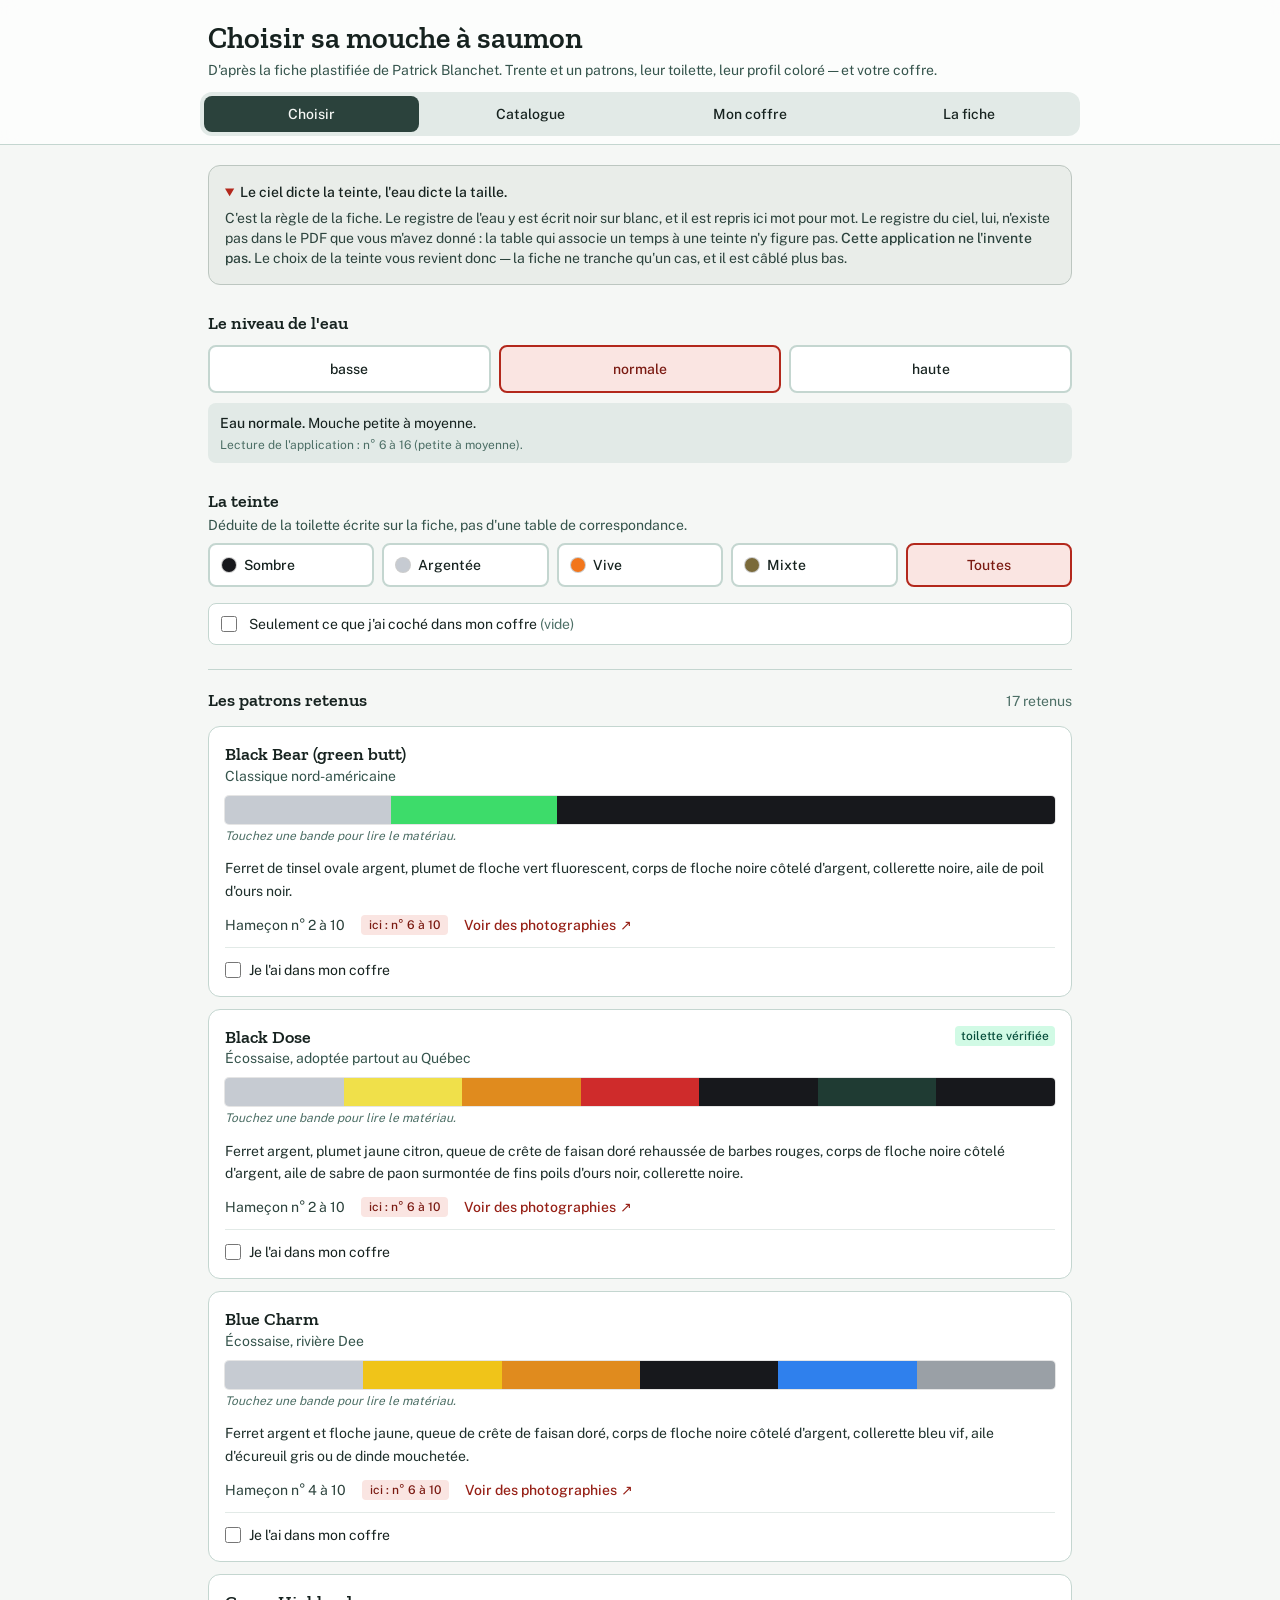
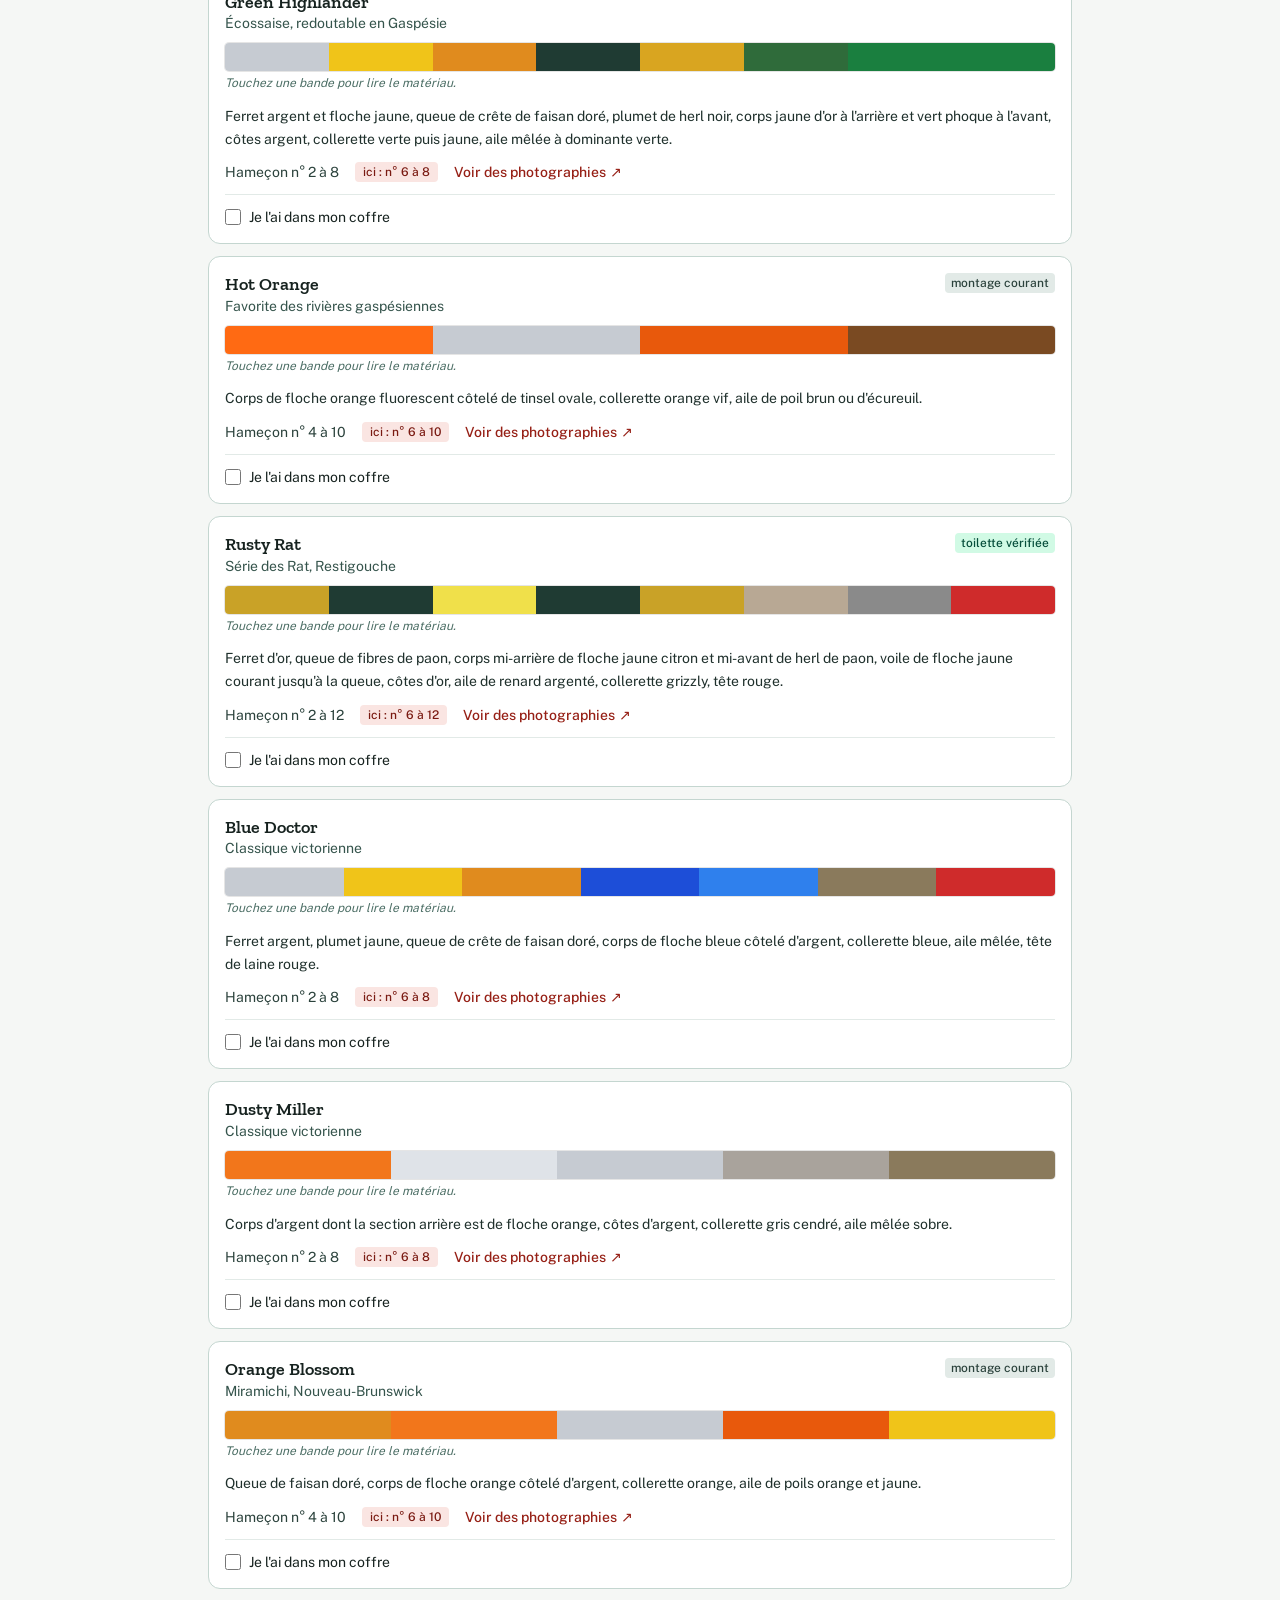
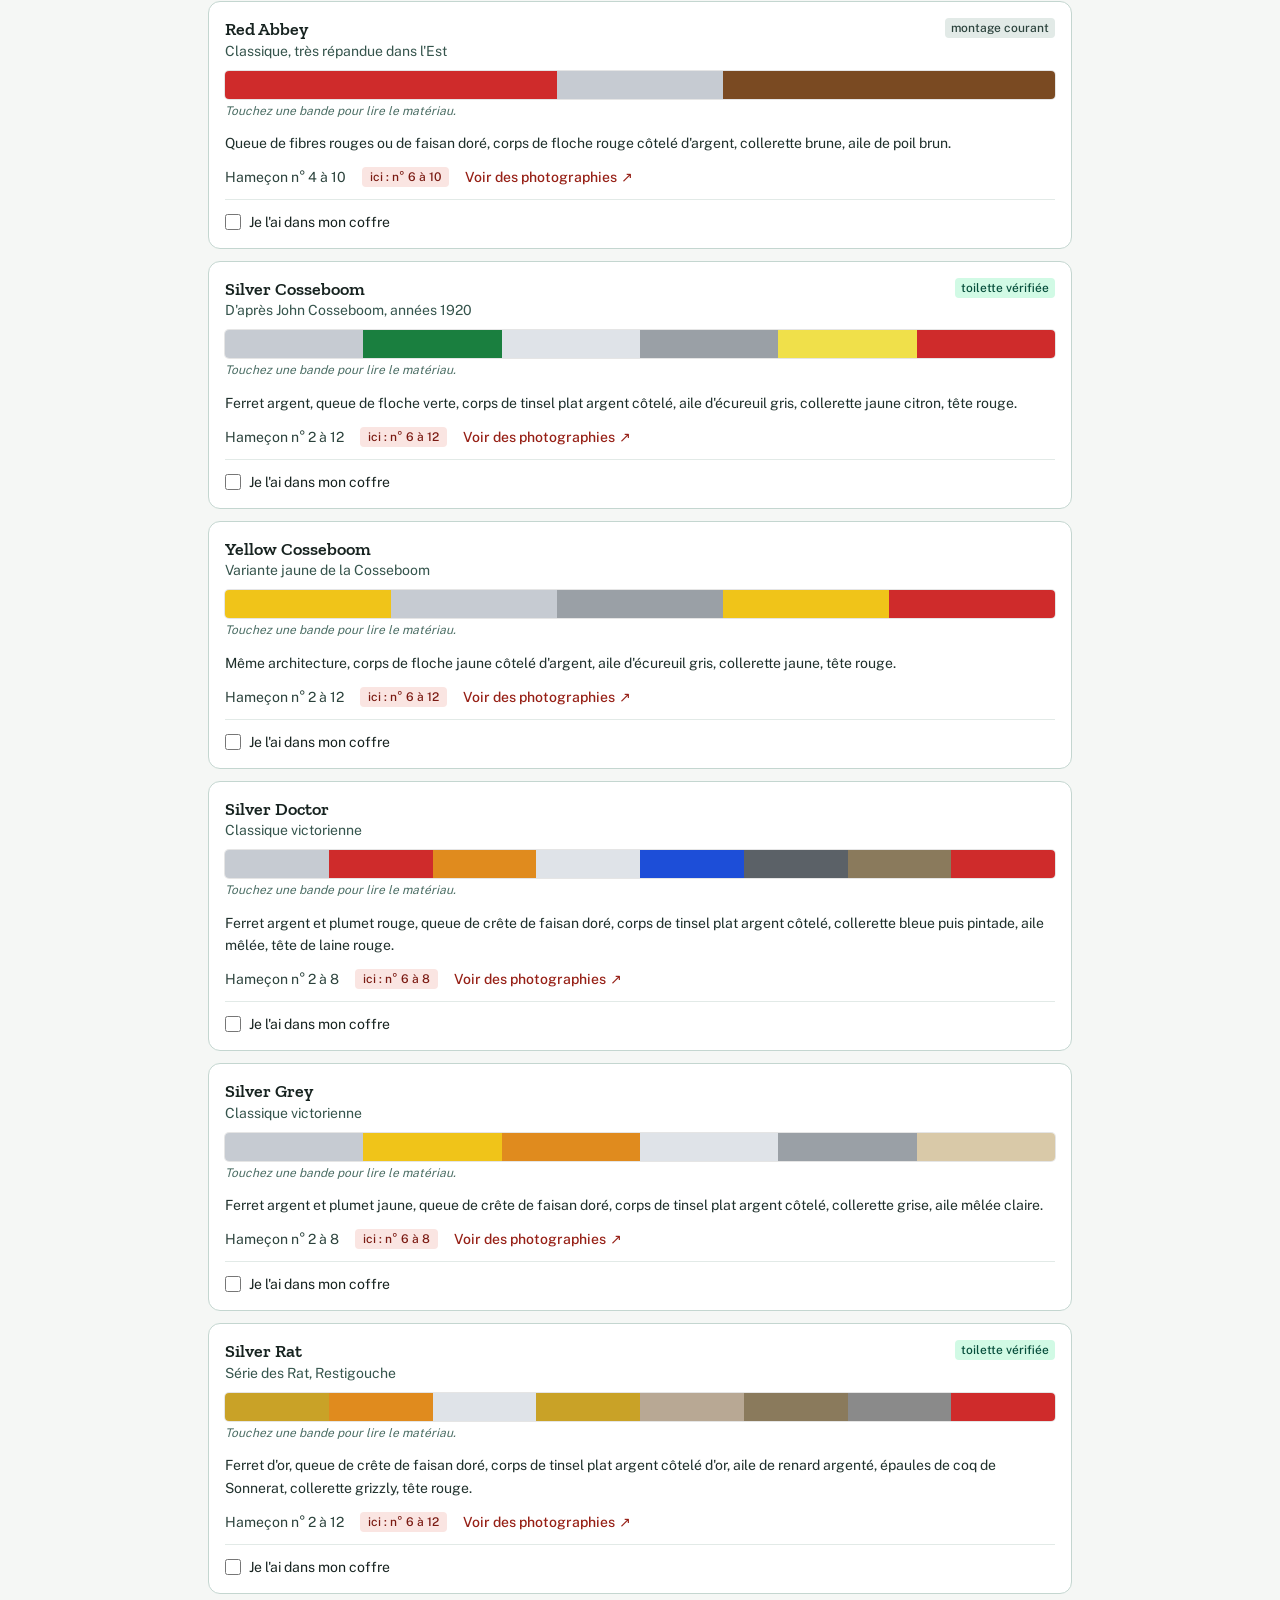
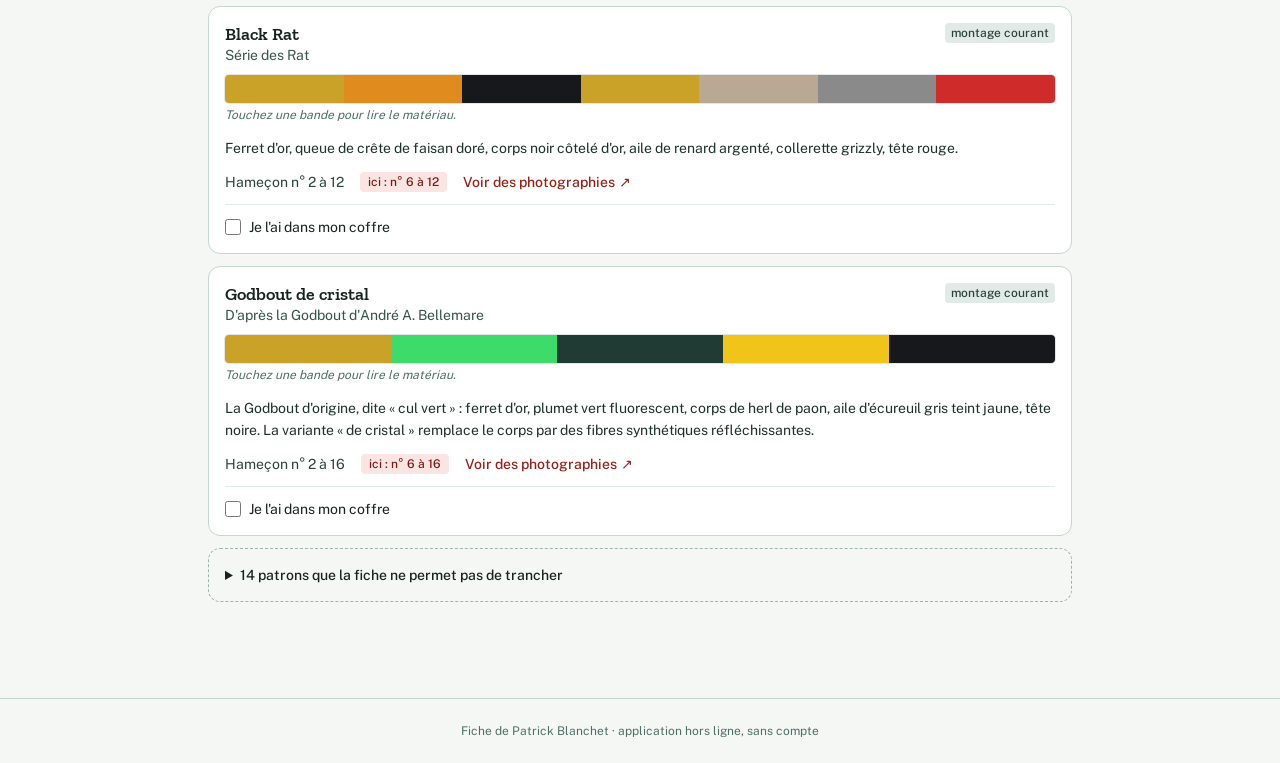
==== commit 83711f2a: "Donne à la fiche la couleur de la tête laquée L'identité visuelle partait vers le crème et la terre " ====
--- a/mouches-saumon/index.html
+++ b/mouches-saumon/index.html
@@ -5,7 +5,7 @@
 <meta name="viewport" content="width=device-width, initial-scale=1, viewport-fit=cover">
 <title>Choisir sa mouche à saumon</title>
 <meta name="description" content="La fiche de Patrick Blanchet, en application : 31 patrons, leur toilette, leur profil coloré, et le coffre qui est réellement le vôtre. Hors ligne, sans compte.">
-<meta name="theme-color" content="#1d2b2a">
+<meta name="theme-color" content="#16221f">
 <link rel="manifest" href="manifest.webmanifest">
 <link rel="icon" href="assets/icones/favicon.svg" type="image/svg+xml">
 <link rel="apple-touch-icon" href="assets/icones/icone-180.png">
@@ -14,13 +14,17 @@
 <style>
   :root { color-scheme: light dark; }
   body { -webkit-tap-highlight-color: transparent; }
-  .onglet[aria-selected="true"] { color: #fff; background: #2f4a47; }
-  .choix[aria-pressed="true"] { border-color: #c9743a; background: #fbeade; color: #8b4823; }
+  .onglet[aria-selected="true"] { color: #f5f7f5; background: #2b423c; }
+  .choix[aria-pressed="true"] { border-color: #b3281c; background: #fae5e2; color: #7a1a12; }
+  /* Trois états de thème : « système » ne pose aucune marque sur la racine,
+     un choix explicite pose data-theme. Les deux règles couvrent les trois. */
   @media (prefers-color-scheme: dark) {
-    .choix[aria-pressed="true"] { background: #3a2418; color: #eab189; }
+    :root:not([data-theme="light"]) .choix[aria-pressed="true"] { border-color: #962016; background: #3a1512; color: #e29188; }
   }
+  :root[data-theme="dark"] .choix[aria-pressed="true"] { border-color: #962016; background: #3a1512; color: #e29188; }
   .bande { transition: flex-grow .18s ease; }
   .bande:hover, .bande:focus-visible { flex-grow: 2.4; }
+  @media (prefers-reduced-motion: reduce) { .bande { transition: none; } }
   @media print {
     .sans-impression { display: none !important; }
     body { background: #fff !important; color: #000 !important; }
@@ -29,7 +33,7 @@
 </style>
 </head>
 
-<body class="min-h-full bg-sable-50 text-riviere-900 dark:bg-riviere-950 dark:text-sable-100 font-texte antialiased">
+<body class="min-h-full bg-papier-50 text-riviere-900 dark:bg-riviere-950 dark:text-papier-100 font-texte antialiased">
 
 <a href="#principal" class="sr-only focus:not-sr-only focus:absolute focus:z-50 focus:m-3 focus:rounded focus:bg-riviere-800 focus:px-4 focus:py-2 focus:text-white">Aller au contenu</a>
 
@@ -57,8 +61,8 @@
   <!-- ═══════════════ CHOISIR ═══════════════ -->
   <section id="v-choisir" role="tabpanel" aria-labelledby="t-choisir">
 
-    <details open class="sans-impression rounded-xl border border-sable-300 bg-sable-100 p-4 text-sm dark:border-riviere-700 dark:bg-riviere-900">
-      <summary class="cursor-pointer font-medium marker:text-cuivre-500">Le ciel dicte la teinte, l'eau dicte la taille.</summary>
+    <details open class="sans-impression rounded-xl border border-papier-300 bg-papier-100 p-4 text-sm dark:border-riviere-700 dark:bg-riviere-900">
+      <summary class="cursor-pointer font-medium marker:text-laque-500">Le ciel dicte la teinte, l'eau dicte la taille.</summary>
       <p class="mt-1.5 text-riviere-700 dark:text-riviere-300">
         C'est la règle de la fiche. Le registre de l'eau y est écrit noir sur blanc, et il est
         repris ici mot pour mot. Le registre du ciel, lui, n'existe pas dans le PDF que vous
@@ -77,7 +81,7 @@
     <div class="sans-impression mt-4" id="bloc-clarte" hidden>
       <h2 class="font-titre text-lg">L'eau est-elle sale&nbsp;?</h2>
       <div class="mt-2 grid grid-cols-2 gap-2" id="choix-clarte"></div>
-      <p id="texte-clarte" class="mt-2 text-sm text-cuivre-700 dark:text-cuivre-300"></p>
+      <p id="texte-clarte" class="mt-2 text-sm text-laque-700 dark:text-laque-300"></p>
     </div>
 
     <!-- Teinte -->
@@ -89,7 +93,7 @@
 
     <!-- Coffre -->
     <label class="sans-impression mt-4 flex cursor-pointer items-center gap-3 rounded-lg border border-riviere-200 bg-white px-3 py-2.5 text-sm dark:border-riviere-700 dark:bg-riviere-900">
-      <input type="checkbox" id="filtre-coffre" class="h-4 w-4 accent-cuivre-500">
+      <input type="checkbox" id="filtre-coffre" class="h-4 w-4 accent-laque-500">
       <span>Seulement ce que j'ai coché dans mon coffre <span id="compte-coffre" class="text-riviere-500"></span></span>
     </label>
 
@@ -105,7 +109,7 @@
     <label class="sans-impression block">
       <span class="sr-only">Chercher un patron</span>
       <input type="search" id="recherche" placeholder="Chercher un nom, un matériau, une rivière…"
-             class="w-full rounded-lg border border-riviere-300 bg-white px-3 py-2.5 text-sm outline-none placeholder:text-riviere-400 focus:border-cuivre-500 dark:border-riviere-700 dark:bg-riviere-900">
+             class="w-full rounded-lg border border-riviere-300 bg-white px-3 py-2.5 text-sm outline-none placeholder:text-riviere-400 focus:border-laque-500 dark:border-riviere-700 dark:bg-riviere-900">
     </label>
     <p class="sans-impression mt-3 text-sm text-riviere-600 dark:text-riviere-300">
       Les trente et un patrons de la fiche, dans son ordre. Le profil coloré est un schéma :
@@ -118,9 +122,9 @@
   <!-- ═══════════════ MON COFFRE ═══════════════ -->
   <section id="v-coffre" role="tabpanel" aria-labelledby="t-coffre" hidden>
 
-    <div class="rounded-xl border border-cuivre-300 bg-cuivre-100 p-4 text-sm dark:border-cuivre-700 dark:bg-cuivre-700/20">
+    <div class="rounded-xl border border-laque-300 bg-laque-100 p-4 text-sm dark:border-laque-700 dark:bg-laque-700/20">
       <p class="font-medium">Ce que la photo permet de dire — et ce qu'elle ne permet pas.</p>
-      <p class="mt-1.5 text-riviere-700 dark:text-sable-200" id="lecture-coffre"></p>
+      <p class="mt-1.5 text-riviere-700 dark:text-papier-200" id="lecture-coffre"></p>
     </div>
 
     <h2 class="mt-6 font-titre text-lg">Le coffre, panneau par panneau</h2>
@@ -151,7 +155,7 @@
       </label>
       <button id="btn-vider" class="rounded-lg border border-riviere-300 px-4 py-2.5 text-sm font-medium hover:bg-riviere-100 dark:border-riviere-700 dark:hover:bg-riviere-800">Tout décocher</button>
     </div>
-    <p id="message-coffre" class="mt-3 text-sm text-cuivre-700 dark:text-cuivre-300" role="status"></p>
+    <p id="message-coffre" class="mt-3 text-sm text-laque-700 dark:text-laque-300" role="status"></p>
   </section>
 
   <!-- ═══════════════ LA FICHE ═══════════════ -->
--- a/mouches-saumon/assets/css/app.css
+++ b/mouches-saumon/assets/css/app.css
@@ -1 +1,3 @@
-*,:after,:before{--tw-border-spacing-x:0;--tw-border-spacing-y:0;--tw-translate-x:0;--tw-translate-y:0;--tw-rotate:0;--tw-skew-x:0;--tw-skew-y:0;--tw-scale-x:1;--tw-scale-y:1;--tw-pan-x: ;--tw-pan-y: ;--tw-pinch-zoom: ;--tw-scroll-snap-strictness:proximity;--tw-gradient-from-position: ;--tw-gradient-via-position: ;--tw-gradient-to-position: ;--tw-ordinal: ;--tw-slashed-zero: ;--tw-numeric-figure: ;--tw-numeric-spacing: ;--tw-numeric-fraction: ;--tw-ring-inset: ;--tw-ring-offset-width:0px;--tw-ring-offset-color:#fff;--tw-ring-color:rgba(59,130,246,.5);--tw-ring-offset-shadow:0 0 #0000;--tw-ring-shadow:0 0 #0000;--tw-shadow:0 0 #0000;--tw-shadow-colored:0 0 #0000;--tw-blur: ;--tw-brightness: ;--tw-contrast: ;--tw-grayscale: ;--tw-hue-rotate: ;--tw-invert: ;--tw-saturate: ;--tw-sepia: ;--tw-drop-shadow: ;--tw-backdrop-blur: ;--tw-backdrop-brightness: ;--tw-backdrop-contrast: ;--tw-backdrop-grayscale: ;--tw-backdrop-hue-rotate: ;--tw-backdrop-invert: ;--tw-backdrop-opacity: ;--tw-backdrop-saturate: ;--tw-backdrop-sepia: ;--tw-contain-size: ;--tw-contain-layout: ;--tw-contain-paint: ;--tw-contain-style: }::backdrop{--tw-border-spacing-x:0;--tw-border-spacing-y:0;--tw-translate-x:0;--tw-translate-y:0;--tw-rotate:0;--tw-skew-x:0;--tw-skew-y:0;--tw-scale-x:1;--tw-scale-y:1;--tw-pan-x: ;--tw-pan-y: ;--tw-pinch-zoom: ;--tw-scroll-snap-strictness:proximity;--tw-gradient-from-position: ;--tw-gradient-via-position: ;--tw-gradient-to-position: ;--tw-ordinal: ;--tw-slashed-zero: ;--tw-numeric-figure: ;--tw-numeric-spacing: ;--tw-numeric-fraction: ;--tw-ring-inset: ;--tw-ring-offset-width:0px;--tw-ring-offset-color:#fff;--tw-ring-color:rgba(59,130,246,.5);--tw-ring-offset-shadow:0 0 #0000;--tw-ring-shadow:0 0 #0000;--tw-shadow:0 0 #0000;--tw-shadow-colored:0 0 #0000;--tw-blur: ;--tw-brightness: ;--tw-contrast: ;--tw-grayscale: ;--tw-hue-rotate: ;--tw-invert: ;--tw-saturate: ;--tw-sepia: ;--tw-drop-shadow: ;--tw-backdrop-blur: ;--tw-backdrop-brightness: ;--tw-backdrop-contrast: ;--tw-backdrop-grayscale: ;--tw-backdrop-hue-rotate: ;--tw-backdrop-invert: ;--tw-backdrop-opacity: ;--tw-backdrop-saturate: ;--tw-backdrop-sepia: ;--tw-contain-size: ;--tw-contain-layout: ;--tw-contain-paint: ;--tw-contain-style: }/*! tailwindcss v3.4.17 | MIT License | https://tailwindcss.com*/*,:after,:before{box-sizing:border-box;border:0 solid #e5e7eb}:after,:before{--tw-content:""}:host,html{line-height:1.5;-webkit-text-size-adjust:100%;-moz-tab-size:4;-o-tab-size:4;tab-size:4;font-family:ui-sans-serif,system-ui,sans-serif,Apple Color Emoji,Segoe UI Emoji,Segoe UI Symbol,Noto Color Emoji;font-feature-settings:normal;font-variation-settings:normal;-webkit-tap-highlight-color:transparent}body{margin:0;line-height:inherit}hr{height:0;color:inherit;border-top-width:1px}abbr:where([title]){-webkit-text-decoration:underline dotted;text-decoration:underline dotted}h1,h2,h3,h4,h5,h6{font-size:inherit;font-weight:inherit}a{color:inherit;text-decoration:inherit}b,strong{font-weight:bolder}code,kbd,pre,samp{font-family:ui-monospace,SFMono-Regular,Menlo,Monaco,Consolas,Liberation Mono,Courier New,monospace;font-feature-settings:normal;font-variation-settings:normal;font-size:1em}small{font-size:80%}sub,sup{font-size:75%;line-height:0;position:relative;vertical-align:baseline}sub{bottom:-.25em}sup{top:-.5em}table{text-indent:0;border-color:inherit;border-collapse:collapse}button,input,optgroup,select,textarea{font-family:inherit;font-feature-settings:inherit;font-variation-settings:inherit;font-size:100%;font-weight:inherit;line-height:inherit;letter-spacing:inherit;color:inherit;margin:0;padding:0}button,select{text-transform:none}button,input:where([type=button]),input:where([type=reset]),input:where([type=submit]){-webkit-appearance:button;background-color:transparent;background-image:none}:-moz-focusring{outline:auto}:-moz-ui-invalid{box-shadow:none}progress{vertical-align:baseline}::-webkit-inner-spin-button,::-webkit-outer-spin-button{height:auto}[type=search]{-webkit-appearance:textfield;outline-offset:-2px}::-webkit-search-decoration{-webkit-appearance:none}::-webkit-file-upload-button{-webkit-appearance:button;font:inherit}summary{display:list-item}blockquote,dd,dl,figure,h1,h2,h3,h4,h5,h6,hr,p,pre{margin:0}fieldset{margin:0}fieldset,legend{padding:0}menu,ol,ul{list-style:none;margin:0;padding:0}dialog{padding:0}textarea{resize:vertical}input::-moz-placeholder,textarea::-moz-placeholder{opacity:1;color:#9ca3af}input::placeholder,textarea::placeholder{opacity:1;color:#9ca3af}[role=button],button{cursor:pointer}:disabled{cursor:default}audio,canvas,embed,iframe,img,object,svg,video{display:block;vertical-align:middle}img,video{max-width:100%;height:auto}[hidden]:where(:not([hidden=until-found])){display:none}.sr-only{position:absolute;width:1px;height:1px;padding:0;margin:-1px;overflow:hidden;clip:rect(0,0,0,0);white-space:nowrap;border-width:0}.visible{visibility:visible}.mx-auto{margin-left:auto;margin-right:auto}.mt-0\.5{margin-top:.125rem}.mt-1{margin-top:.25rem}.mt-1\.5{margin-top:.375rem}.mt-2{margin-top:.5rem}.mt-2\.5{margin-top:.625rem}.mt-3{margin-top:.75rem}.mt-4{margin-top:1rem}.mt-6{margin-top:1.5rem}.mt-8{margin-top:2rem}.block{display:block}.flex{display:flex}.inline-flex{display:inline-flex}.table{display:table}.grid{display:grid}.hidden{display:none}.h-3{height:.75rem}.h-3\.5{height:.875rem}.h-4{height:1rem}.h-7{height:1.75rem}.h-full{height:100%}.min-h-\[1\.1rem\]{min-height:1.1rem}.min-h-full{min-height:100%}.w-3{width:.75rem}.w-3\.5{width:.875rem}.w-4{width:1rem}.w-7{width:1.75rem}.w-full{width:100%}.min-w-0{min-width:0}.max-w-4xl{max-width:56rem}.flex-1{flex:1 1 0%}.shrink-0{flex-shrink:0}.flex-grow{flex-grow:1}.cursor-pointer{cursor:pointer}.grid-cols-2{grid-template-columns:repeat(2,minmax(0,1fr))}.grid-cols-3{grid-template-columns:repeat(3,minmax(0,1fr))}.flex-wrap{flex-wrap:wrap}.items-start{align-items:flex-start}.items-center{align-items:center}.items-baseline{align-items:baseline}.justify-center{justify-content:center}.justify-between{justify-content:space-between}.gap-0\.5{gap:.125rem}.gap-1{gap:.25rem}.gap-1\.5{gap:.375rem}.gap-2{gap:.5rem}.gap-2\.5{gap:.625rem}.gap-3{gap:.75rem}.gap-x-4{-moz-column-gap:1rem;column-gap:1rem}.gap-y-2{row-gap:.5rem}.space-y-1\.5>:not([hidden])~:not([hidden]){--tw-space-y-reverse:0;margin-top:calc(.375rem*(1 - var(--tw-space-y-reverse)));margin-bottom:calc(.375rem*var(--tw-space-y-reverse))}.space-y-2>:not([hidden])~:not([hidden]){--tw-space-y-reverse:0;margin-top:calc(.5rem*(1 - var(--tw-space-y-reverse)));margin-bottom:calc(.5rem*var(--tw-space-y-reverse))}.space-y-3>:not([hidden])~:not([hidden]){--tw-space-y-reverse:0;margin-top:calc(.75rem*(1 - var(--tw-space-y-reverse)));margin-bottom:calc(.75rem*var(--tw-space-y-reverse))}.space-y-6>:not([hidden])~:not([hidden]){--tw-space-y-reverse:0;margin-top:calc(1.5rem*(1 - var(--tw-space-y-reverse)));margin-bottom:calc(1.5rem*var(--tw-space-y-reverse))}.overflow-hidden{overflow:hidden}.overflow-x-auto{overflow-x:auto}.truncate{overflow:hidden;text-overflow:ellipsis}.truncate,.whitespace-nowrap{white-space:nowrap}.rounded{border-radius:.25rem}.rounded-full{border-radius:9999px}.rounded-lg{border-radius:.5rem}.rounded-sm{border-radius:.125rem}.rounded-xl{border-radius:.75rem}.border{border-width:1px}.border-2{border-width:2px}.border-b{border-bottom-width:1px}.border-t{border-top-width:1px}.border-dashed{border-style:dashed}.border-cuivre-300{--tw-border-opacity:1;border-color:rgb(234 177 137/var(--tw-border-opacity,1))}.border-riviere-100{--tw-border-opacity:1;border-color:rgb(227 235 232/var(--tw-border-opacity,1))}.border-riviere-200{--tw-border-opacity:1;border-color:rgb(198 215 210/var(--tw-border-opacity,1))}.border-riviere-300{--tw-border-opacity:1;border-color:rgb(155 184 177/var(--tw-border-opacity,1))}.border-sable-300{--tw-border-opacity:1;border-color:rgb(205 184 148/var(--tw-border-opacity,1))}.bg-amber-100{--tw-bg-opacity:1;background-color:rgb(254 243 199/var(--tw-bg-opacity,1))}.bg-cuivre-100{--tw-bg-opacity:1;background-color:rgb(251 234 222/var(--tw-bg-opacity,1))}.bg-emerald-100{--tw-bg-opacity:1;background-color:rgb(209 250 229/var(--tw-bg-opacity,1))}.bg-riviere-100{--tw-bg-opacity:1;background-color:rgb(227 235 232/var(--tw-bg-opacity,1))}.bg-riviere-700{--tw-bg-opacity:1;background-color:rgb(47 74 71/var(--tw-bg-opacity,1))}.bg-sable-100{--tw-bg-opacity:1;background-color:rgb(242 235 221/var(--tw-bg-opacity,1))}.bg-sable-50{--tw-bg-opacity:1;background-color:rgb(250 247 241/var(--tw-bg-opacity,1))}.bg-white{--tw-bg-opacity:1;background-color:rgb(255 255 255/var(--tw-bg-opacity,1))}.bg-white\/70{background-color:hsla(0,0%,100%,.7)}.p-1{padding:.25rem}.p-3{padding:.75rem}.p-4{padding:1rem}.p-6{padding:1.5rem}.px-1{padding-left:.25rem;padding-right:.25rem}.px-1\.5{padding-left:.375rem;padding-right:.375rem}.px-2{padding-left:.5rem;padding-right:.5rem}.px-3{padding-left:.75rem;padding-right:.75rem}.px-4{padding-left:1rem;padding-right:1rem}.py-0\.5{padding-top:.125rem;padding-bottom:.125rem}.py-2{padding-top:.5rem;padding-bottom:.5rem}.py-2\.5{padding-top:.625rem;padding-bottom:.625rem}.py-3{padding-top:.75rem;padding-bottom:.75rem}.py-6{padding-top:1.5rem;padding-bottom:1.5rem}.pb-2{padding-bottom:.5rem}.pb-24{padding-bottom:6rem}.pb-3{padding-bottom:.75rem}.pt-3{padding-top:.75rem}.pt-4{padding-top:1rem}.pt-5{padding-top:1.25rem}.text-center{text-align:center}.text-right{text-align:right}.font-texte{font-family:ui-sans-serif,system-ui,-apple-system,Segoe UI,Roboto,sans-serif}.font-titre{font-family:Iowan Old Style,Palatino Linotype,Palatino,Georgia,serif}.text-2xl{font-size:1.5rem;line-height:2rem}.text-base{font-size:1rem;line-height:1.5rem}.text-lg{font-size:1.125rem;line-height:1.75rem}.text-sm{font-size:.875rem;line-height:1.25rem}.text-xs{font-size:.75rem;line-height:1rem}.font-medium{font-weight:500}.font-normal{font-weight:400}.italic{font-style:italic}.tabular-nums{--tw-numeric-spacing:tabular-nums;font-variant-numeric:var(--tw-ordinal) var(--tw-slashed-zero) var(--tw-numeric-figure) var(--tw-numeric-spacing) var(--tw-numeric-fraction)}.leading-relaxed{line-height:1.625}.leading-tight{line-height:1.25}.text-amber-700{--tw-text-opacity:1;color:rgb(180 83 9/var(--tw-text-opacity,1))}.text-amber-900{--tw-text-opacity:1;color:rgb(120 53 15/var(--tw-text-opacity,1))}.text-cuivre-600{--tw-text-opacity:1;color:rgb(172 92 43/var(--tw-text-opacity,1))}.text-cuivre-700{--tw-text-opacity:1;color:rgb(139 72 35/var(--tw-text-opacity,1))}.text-emerald-900{--tw-text-opacity:1;color:rgb(6 78 59/var(--tw-text-opacity,1))}.text-riviere-500{--tw-text-opacity:1;color:rgb(75 117 110/var(--tw-text-opacity,1))}.text-riviere-600{--tw-text-opacity:1;color:rgb(57 93 88/var(--tw-text-opacity,1))}.text-riviere-700{--tw-text-opacity:1;color:rgb(47 74 71/var(--tw-text-opacity,1))}.text-riviere-800{--tw-text-opacity:1;color:rgb(40 60 58/var(--tw-text-opacity,1))}.text-riviere-900{--tw-text-opacity:1;color:rgb(29 43 42/var(--tw-text-opacity,1))}.text-white{--tw-text-opacity:1;color:rgb(255 255 255/var(--tw-text-opacity,1))}.antialiased{-webkit-font-smoothing:antialiased;-moz-osx-font-smoothing:grayscale}.accent-cuivre-500{accent-color:#c9743a}.outline-none{outline:2px solid transparent;outline-offset:2px}.ring-1{--tw-ring-offset-shadow:var(--tw-ring-inset) 0 0 0 var(--tw-ring-offset-width) var(--tw-ring-offset-color);--tw-ring-shadow:var(--tw-ring-inset) 0 0 0 calc(1px + var(--tw-ring-offset-width)) var(--tw-ring-color);box-shadow:var(--tw-ring-offset-shadow),var(--tw-ring-shadow),var(--tw-shadow,0 0 #0000)}.ring-black\/10{--tw-ring-color:rgba(0,0,0,.1)}.ring-black\/15{--tw-ring-color:rgba(0,0,0,.15)}.ring-black\/20{--tw-ring-color:rgba(0,0,0,.2)}.filter{filter:var(--tw-blur) var(--tw-brightness) var(--tw-contrast) var(--tw-grayscale) var(--tw-hue-rotate) var(--tw-invert) var(--tw-saturate) var(--tw-sepia) var(--tw-drop-shadow)}.backdrop-blur{--tw-backdrop-blur:blur(8px);-webkit-backdrop-filter:var(--tw-backdrop-blur) var(--tw-backdrop-brightness) var(--tw-backdrop-contrast) var(--tw-backdrop-grayscale) var(--tw-backdrop-hue-rotate) var(--tw-backdrop-invert) var(--tw-backdrop-opacity) var(--tw-backdrop-saturate) var(--tw-backdrop-sepia);backdrop-filter:var(--tw-backdrop-blur) var(--tw-backdrop-brightness) var(--tw-backdrop-contrast) var(--tw-backdrop-grayscale) var(--tw-backdrop-hue-rotate) var(--tw-backdrop-invert) var(--tw-backdrop-opacity) var(--tw-backdrop-saturate) var(--tw-backdrop-sepia)}.transition{transition-property:color,background-color,border-color,text-decoration-color,fill,stroke,opacity,box-shadow,transform,filter,-webkit-backdrop-filter;transition-property:color,background-color,border-color,text-decoration-color,fill,stroke,opacity,box-shadow,transform,filter,backdrop-filter;transition-property:color,background-color,border-color,text-decoration-color,fill,stroke,opacity,box-shadow,transform,filter,backdrop-filter,-webkit-backdrop-filter;transition-timing-function:cubic-bezier(.4,0,.2,1);transition-duration:.15s}.marker\:text-cuivre-500 ::marker{color:#c9743a}.marker\:text-cuivre-500::marker{color:#c9743a}.placeholder\:text-riviere-400::-moz-placeholder{--tw-text-opacity:1;color:rgb(107 147 139/var(--tw-text-opacity,1))}.placeholder\:text-riviere-400::placeholder{--tw-text-opacity:1;color:rgb(107 147 139/var(--tw-text-opacity,1))}.first\:border-0:first-child{border-width:0}.first\:pt-0:first-child{padding-top:0}.hover\:bg-riviere-100:hover{--tw-bg-opacity:1;background-color:rgb(227 235 232/var(--tw-bg-opacity,1))}.hover\:bg-riviere-600:hover{--tw-bg-opacity:1;background-color:rgb(57 93 88/var(--tw-bg-opacity,1))}.hover\:underline:hover{text-decoration-line:underline}.focus\:not-sr-only:focus{position:static;width:auto;height:auto;padding:0;margin:0;overflow:visible;clip:auto;white-space:normal}.focus\:absolute:focus{position:absolute}.focus\:z-50:focus{z-index:50}.focus\:m-3:focus{margin:.75rem}.focus\:rounded:focus{border-radius:.25rem}.focus\:border-cuivre-500:focus{--tw-border-opacity:1;border-color:rgb(201 116 58/var(--tw-border-opacity,1))}.focus\:bg-riviere-800:focus{--tw-bg-opacity:1;background-color:rgb(40 60 58/var(--tw-bg-opacity,1))}.focus\:px-4:focus{padding-left:1rem;padding-right:1rem}.focus\:py-2:focus{padding-top:.5rem;padding-bottom:.5rem}.focus\:text-white:focus{--tw-text-opacity:1;color:rgb(255 255 255/var(--tw-text-opacity,1))}.focus-visible\:ring-2:focus-visible{--tw-ring-offset-shadow:var(--tw-ring-inset) 0 0 0 var(--tw-ring-offset-width) var(--tw-ring-offset-color);--tw-ring-shadow:var(--tw-ring-inset) 0 0 0 calc(2px + var(--tw-ring-offset-width)) var(--tw-ring-color);box-shadow:var(--tw-ring-offset-shadow),var(--tw-ring-shadow),var(--tw-shadow,0 0 #0000)}.focus-visible\:ring-cuivre-500:focus-visible{--tw-ring-opacity:1;--tw-ring-color:rgb(201 116 58/var(--tw-ring-opacity,1))}@media (min-width:640px){.sm\:grid-cols-2{grid-template-columns:repeat(2,minmax(0,1fr))}.sm\:grid-cols-5{grid-template-columns:repeat(5,minmax(0,1fr))}.sm\:text-3xl{font-size:1.875rem;line-height:2.25rem}}@media (prefers-color-scheme:dark){.dark\:border-cuivre-700{--tw-border-opacity:1;border-color:rgb(139 72 35/var(--tw-border-opacity,1))}.dark\:border-riviere-700{--tw-border-opacity:1;border-color:rgb(47 74 71/var(--tw-border-opacity,1))}.dark\:border-riviere-800{--tw-border-opacity:1;border-color:rgb(40 60 58/var(--tw-border-opacity,1))}.dark\:bg-amber-900\/40{background-color:rgba(120,53,15,.4)}.dark\:bg-cuivre-700\/20{background-color:rgba(139,72,35,.2)}.dark\:bg-cuivre-700\/25{background-color:rgba(139,72,35,.25)}.dark\:bg-emerald-900\/40{background-color:rgba(6,78,59,.4)}.dark\:bg-riviere-800{--tw-bg-opacity:1;background-color:rgb(40 60 58/var(--tw-bg-opacity,1))}.dark\:bg-riviere-800\/60{background-color:rgba(40,60,58,.6)}.dark\:bg-riviere-900{--tw-bg-opacity:1;background-color:rgb(29 43 42/var(--tw-bg-opacity,1))}.dark\:bg-riviere-900\/70{background-color:rgba(29,43,42,.7)}.dark\:bg-riviere-950{--tw-bg-opacity:1;background-color:rgb(17 28 27/var(--tw-bg-opacity,1))}.dark\:text-amber-200{--tw-text-opacity:1;color:rgb(253 230 138/var(--tw-text-opacity,1))}.dark\:text-amber-300{--tw-text-opacity:1;color:rgb(252 211 77/var(--tw-text-opacity,1))}.dark\:text-cuivre-300{--tw-text-opacity:1;color:rgb(234 177 137/var(--tw-text-opacity,1))}.dark\:text-emerald-200{--tw-text-opacity:1;color:rgb(167 243 208/var(--tw-text-opacity,1))}.dark\:text-riviere-200{--tw-text-opacity:1;color:rgb(198 215 210/var(--tw-text-opacity,1))}.dark\:text-riviere-300{--tw-text-opacity:1;color:rgb(155 184 177/var(--tw-text-opacity,1))}.dark\:text-riviere-400{--tw-text-opacity:1;color:rgb(107 147 139/var(--tw-text-opacity,1))}.dark\:text-sable-100{--tw-text-opacity:1;color:rgb(242 235 221/var(--tw-text-opacity,1))}.dark\:text-sable-200{--tw-text-opacity:1;color:rgb(228 215 191/var(--tw-text-opacity,1))}.dark\:ring-white\/15{--tw-ring-color:hsla(0,0%,100%,.15)}.dark\:ring-white\/20{--tw-ring-color:hsla(0,0%,100%,.2)}.dark\:ring-white\/25{--tw-ring-color:hsla(0,0%,100%,.25)}.dark\:hover\:bg-riviere-800:hover{--tw-bg-opacity:1;background-color:rgb(40 60 58/var(--tw-bg-opacity,1))}}+@font-face{font-family:Public Sans;font-style:normal;font-weight:100 900;font-display:swap;src:url(../polices/public-sans-var-latin.woff2) format("woff2");unicode-range:u+00??,u+0131,u+0152-0153,u+02bb-02bc,u+02c6,u+02da,u+02dc,u+0304,u+0308,u+0329,u+2000-206f,u+20ac,u+2122,u+2191,u+2193,u+2212,u+2215,u+feff,u+fffd}@font-face{font-family:Public Sans;font-style:normal;font-weight:100 900;font-display:swap;src:url(../polices/public-sans-var-latin-ext.woff2) format("woff2");unicode-range:u+0100-02ba,u+02bd-02c5,u+02c7-02cc,u+02ce-02d7,u+02dd-02ff,u+0304,u+0308,u+0329,u+1d00-1dbf,u+1e00-1e9f,u+1ef2-1eff,u+2020,u+20a0-20ab,u+20ad-20c0,u+2113,u+2c60-2c7f,u+a720-a7ff}@font-face{font-family:Zilla Slab;font-style:normal;font-weight:600;font-display:swap;src:url(../polices/zilla-slab-600-latin.woff2) format("woff2");unicode-range:u+00??,u+0131,u+0152-0153,u+02bb-02bc,u+02c6,u+02da,u+02dc,u+0304,u+0308,u+0329,u+2000-206f,u+20ac,u+2122,u+2191,u+2193,u+2212,u+2215,u+feff,u+fffd}@font-face{font-family:Zilla Slab;font-style:normal;font-weight:600;font-display:swap;src:url(../polices/zilla-slab-600-latin-ext.woff2) format("woff2");unicode-range:u+0100-02ba,u+02bd-02c5,u+02c7-02cc,u+02ce-02d7,u+02dd-02ff,u+0304,u+0308,u+0329,u+1d00-1dbf,u+1e00-1e9f,u+1ef2-1eff,u+2020,u+20a0-20ab,u+20ad-20c0,u+2113,u+2c60-2c7f,u+a720-a7ff}@font-face{font-family:Zilla Slab;font-style:normal;font-weight:700;font-display:swap;src:url(../polices/zilla-slab-700-latin.woff2) format("woff2");unicode-range:u+00??,u+0131,u+0152-0153,u+02bb-02bc,u+02c6,u+02da,u+02dc,u+0304,u+0308,u+0329,u+2000-206f,u+20ac,u+2122,u+2191,u+2193,u+2212,u+2215,u+feff,u+fffd}@font-face{font-family:Zilla Slab;font-style:normal;font-weight:700;font-display:swap;src:url(../polices/zilla-slab-700-latin-ext.woff2) format("woff2");unicode-range:u+0100-02ba,u+02bd-02c5,u+02c7-02cc,u+02ce-02d7,u+02dd-02ff,u+0304,u+0308,u+0329,u+1d00-1dbf,u+1e00-1e9f,u+1ef2-1eff,u+2020,u+20a0-20ab,u+20ad-20c0,u+2113,u+2c60-2c7f,u+a720-a7ff}*,:after,:before{--tw-border-spacing-x:0;--tw-border-spacing-y:0;--tw-translate-x:0;--tw-translate-y:0;--tw-rotate:0;--tw-skew-x:0;--tw-skew-y:0;--tw-scale-x:1;--tw-scale-y:1;--tw-pan-x: ;--tw-pan-y: ;--tw-pinch-zoom: ;--tw-scroll-snap-strictness:proximity;--tw-gradient-from-position: ;--tw-gradient-via-position: ;--tw-gradient-to-position: ;--tw-ordinal: ;--tw-slashed-zero: ;--tw-numeric-figure: ;--tw-numeric-spacing: ;--tw-numeric-fraction: ;--tw-ring-inset: ;--tw-ring-offset-width:0px;--tw-ring-offset-color:#fff;--tw-ring-color:rgba(59,130,246,.5);--tw-ring-offset-shadow:0 0 #0000;--tw-ring-shadow:0 0 #0000;--tw-shadow:0 0 #0000;--tw-shadow-colored:0 0 #0000;--tw-blur: ;--tw-brightness: ;--tw-contrast: ;--tw-grayscale: ;--tw-hue-rotate: ;--tw-invert: ;--tw-saturate: ;--tw-sepia: ;--tw-drop-shadow: ;--tw-backdrop-blur: ;--tw-backdrop-brightness: ;--tw-backdrop-contrast: ;--tw-backdrop-grayscale: ;--tw-backdrop-hue-rotate: ;--tw-backdrop-invert: ;--tw-backdrop-opacity: ;--tw-backdrop-saturate: ;--tw-backdrop-sepia: ;--tw-contain-size: ;--tw-contain-layout: ;--tw-contain-paint: ;--tw-contain-style: }::backdrop{--tw-border-spacing-x:0;--tw-border-spacing-y:0;--tw-translate-x:0;--tw-translate-y:0;--tw-rotate:0;--tw-skew-x:0;--tw-skew-y:0;--tw-scale-x:1;--tw-scale-y:1;--tw-pan-x: ;--tw-pan-y: ;--tw-pinch-zoom: ;--tw-scroll-snap-strictness:proximity;--tw-gradient-from-position: ;--tw-gradient-via-position: ;--tw-gradient-to-position: ;--tw-ordinal: ;--tw-slashed-zero: ;--tw-numeric-figure: ;--tw-numeric-spacing: ;--tw-numeric-fraction: ;--tw-ring-inset: ;--tw-ring-offset-width:0px;--tw-ring-offset-color:#fff;--tw-ring-color:rgba(59,130,246,.5);--tw-ring-offset-shadow:0 0 #0000;--tw-ring-shadow:0 0 #0000;--tw-shadow:0 0 #0000;--tw-shadow-colored:0 0 #0000;--tw-blur: ;--tw-brightness: ;--tw-contrast: ;--tw-grayscale: ;--tw-hue-rotate: ;--tw-invert: ;--tw-saturate: ;--tw-sepia: ;--tw-drop-shadow: ;--tw-backdrop-blur: ;--tw-backdrop-brightness: ;--tw-backdrop-contrast: ;--tw-backdrop-grayscale: ;--tw-backdrop-hue-rotate: ;--tw-backdrop-invert: ;--tw-backdrop-opacity: ;--tw-backdrop-saturate: ;--tw-backdrop-sepia: ;--tw-contain-size: ;--tw-contain-layout: ;--tw-contain-paint: ;--tw-contain-style: }
+
+/*! tailwindcss v3.4.17 | MIT License | https://tailwindcss.com*/*,:after,:before{box-sizing:border-box;border:0 solid #e5e7eb}:after,:before{--tw-content:""}:host,html{line-height:1.5;-webkit-text-size-adjust:100%;-moz-tab-size:4;-o-tab-size:4;tab-size:4;font-family:ui-sans-serif,system-ui,sans-serif,Apple Color Emoji,Segoe UI Emoji,Segoe UI Symbol,Noto Color Emoji;font-feature-settings:normal;font-variation-settings:normal;-webkit-tap-highlight-color:transparent}body{margin:0;line-height:inherit}hr{height:0;color:inherit;border-top-width:1px}abbr:where([title]){-webkit-text-decoration:underline dotted;text-decoration:underline dotted}h1,h2,h3,h4,h5,h6{font-size:inherit;font-weight:inherit}a{color:inherit;text-decoration:inherit}b,strong{font-weight:bolder}code,kbd,pre,samp{font-family:ui-monospace,SFMono-Regular,Menlo,Monaco,Consolas,Liberation Mono,Courier New,monospace;font-feature-settings:normal;font-variation-settings:normal;font-size:1em}small{font-size:80%}sub,sup{font-size:75%;line-height:0;position:relative;vertical-align:baseline}sub{bottom:-.25em}sup{top:-.5em}table{text-indent:0;border-color:inherit;border-collapse:collapse}button,input,optgroup,select,textarea{font-family:inherit;font-feature-settings:inherit;font-variation-settings:inherit;font-size:100%;font-weight:inherit;line-height:inherit;letter-spacing:inherit;color:inherit;margin:0;padding:0}button,select{text-transform:none}button,input:where([type=button]),input:where([type=reset]),input:where([type=submit]){-webkit-appearance:button;background-color:transparent;background-image:none}:-moz-focusring{outline:auto}:-moz-ui-invalid{box-shadow:none}progress{vertical-align:baseline}::-webkit-inner-spin-button,::-webkit-outer-spin-button{height:auto}[type=search]{-webkit-appearance:textfield;outline-offset:-2px}::-webkit-search-decoration{-webkit-appearance:none}::-webkit-file-upload-button{-webkit-appearance:button;font:inherit}summary{display:list-item}blockquote,dd,dl,figure,h1,h2,h3,h4,h5,h6,hr,p,pre{margin:0}fieldset{margin:0}fieldset,legend{padding:0}menu,ol,ul{list-style:none;margin:0;padding:0}dialog{padding:0}textarea{resize:vertical}input::-moz-placeholder,textarea::-moz-placeholder{opacity:1;color:#9ca3af}input::placeholder,textarea::placeholder{opacity:1;color:#9ca3af}[role=button],button{cursor:pointer}:disabled{cursor:default}audio,canvas,embed,iframe,img,object,svg,video{display:block;vertical-align:middle}img,video{max-width:100%;height:auto}[hidden]:where(:not([hidden=until-found])){display:none}.sr-only{position:absolute;width:1px;height:1px;padding:0;margin:-1px;overflow:hidden;clip:rect(0,0,0,0);white-space:nowrap;border-width:0}.visible{visibility:visible}.mx-auto{margin-left:auto;margin-right:auto}.mt-0\.5{margin-top:.125rem}.mt-1{margin-top:.25rem}.mt-1\.5{margin-top:.375rem}.mt-2{margin-top:.5rem}.mt-2\.5{margin-top:.625rem}.mt-3{margin-top:.75rem}.mt-4{margin-top:1rem}.mt-6{margin-top:1.5rem}.mt-8{margin-top:2rem}.block{display:block}.flex{display:flex}.inline-flex{display:inline-flex}.table{display:table}.grid{display:grid}.hidden{display:none}.h-3{height:.75rem}.h-3\.5{height:.875rem}.h-4{height:1rem}.h-7{height:1.75rem}.h-full{height:100%}.min-h-\[1\.1rem\]{min-height:1.1rem}.min-h-full{min-height:100%}.w-3{width:.75rem}.w-3\.5{width:.875rem}.w-4{width:1rem}.w-7{width:1.75rem}.w-full{width:100%}.min-w-0{min-width:0}.max-w-4xl{max-width:56rem}.flex-1{flex:1 1 0%}.shrink-0{flex-shrink:0}.flex-grow{flex-grow:1}.cursor-pointer{cursor:pointer}.grid-cols-2{grid-template-columns:repeat(2,minmax(0,1fr))}.grid-cols-3{grid-template-columns:repeat(3,minmax(0,1fr))}.flex-wrap{flex-wrap:wrap}.items-start{align-items:flex-start}.items-center{align-items:center}.items-baseline{align-items:baseline}.justify-center{justify-content:center}.justify-between{justify-content:space-between}.gap-0\.5{gap:.125rem}.gap-1{gap:.25rem}.gap-1\.5{gap:.375rem}.gap-2{gap:.5rem}.gap-2\.5{gap:.625rem}.gap-3{gap:.75rem}.gap-x-4{-moz-column-gap:1rem;column-gap:1rem}.gap-y-2{row-gap:.5rem}.space-y-1\.5>:not([hidden])~:not([hidden]){--tw-space-y-reverse:0;margin-top:calc(.375rem*(1 - var(--tw-space-y-reverse)));margin-bottom:calc(.375rem*var(--tw-space-y-reverse))}.space-y-2>:not([hidden])~:not([hidden]){--tw-space-y-reverse:0;margin-top:calc(.5rem*(1 - var(--tw-space-y-reverse)));margin-bottom:calc(.5rem*var(--tw-space-y-reverse))}.space-y-3>:not([hidden])~:not([hidden]){--tw-space-y-reverse:0;margin-top:calc(.75rem*(1 - var(--tw-space-y-reverse)));margin-bottom:calc(.75rem*var(--tw-space-y-reverse))}.space-y-6>:not([hidden])~:not([hidden]){--tw-space-y-reverse:0;margin-top:calc(1.5rem*(1 - var(--tw-space-y-reverse)));margin-bottom:calc(1.5rem*var(--tw-space-y-reverse))}.overflow-hidden{overflow:hidden}.overflow-x-auto{overflow-x:auto}.truncate{overflow:hidden;text-overflow:ellipsis}.truncate,.whitespace-nowrap{white-space:nowrap}.rounded{border-radius:.25rem}.rounded-full{border-radius:9999px}.rounded-lg{border-radius:.5rem}.rounded-sm{border-radius:.125rem}.rounded-xl{border-radius:.75rem}.border{border-width:1px}.border-2{border-width:2px}.border-b{border-bottom-width:1px}.border-t{border-top-width:1px}.border-dashed{border-style:dashed}.border-laque-300{--tw-border-opacity:1;border-color:rgb(226 145 136/var(--tw-border-opacity,1))}.border-papier-300{--tw-border-opacity:1;border-color:rgb(188 198 192/var(--tw-border-opacity,1))}.border-riviere-100{--tw-border-opacity:1;border-color:rgb(226 234 231/var(--tw-border-opacity,1))}.border-riviere-200{--tw-border-opacity:1;border-color:rgb(196 214 208/var(--tw-border-opacity,1))}.border-riviere-300{--tw-border-opacity:1;border-color:rgb(154 181 173/var(--tw-border-opacity,1))}.bg-amber-100{--tw-bg-opacity:1;background-color:rgb(254 243 199/var(--tw-bg-opacity,1))}.bg-emerald-100{--tw-bg-opacity:1;background-color:rgb(209 250 229/var(--tw-bg-opacity,1))}.bg-laque-100{--tw-bg-opacity:1;background-color:rgb(250 229 226/var(--tw-bg-opacity,1))}.bg-papier-100{--tw-bg-opacity:1;background-color:rgb(233 237 233/var(--tw-bg-opacity,1))}.bg-papier-50{--tw-bg-opacity:1;background-color:rgb(245 247 245/var(--tw-bg-opacity,1))}.bg-riviere-100{--tw-bg-opacity:1;background-color:rgb(226 234 231/var(--tw-bg-opacity,1))}.bg-riviere-700{--tw-bg-opacity:1;background-color:rgb(43 66 60/var(--tw-bg-opacity,1))}.bg-white{--tw-bg-opacity:1;background-color:rgb(255 255 255/var(--tw-bg-opacity,1))}.bg-white\/70{background-color:hsla(0,0%,100%,.7)}.p-1{padding:.25rem}.p-3{padding:.75rem}.p-4{padding:1rem}.p-6{padding:1.5rem}.px-1{padding-left:.25rem;padding-right:.25rem}.px-1\.5{padding-left:.375rem;padding-right:.375rem}.px-2{padding-left:.5rem;padding-right:.5rem}.px-3{padding-left:.75rem;padding-right:.75rem}.px-4{padding-left:1rem;padding-right:1rem}.py-0\.5{padding-top:.125rem;padding-bottom:.125rem}.py-2{padding-top:.5rem;padding-bottom:.5rem}.py-2\.5{padding-top:.625rem;padding-bottom:.625rem}.py-3{padding-top:.75rem;padding-bottom:.75rem}.py-6{padding-top:1.5rem;padding-bottom:1.5rem}.pb-2{padding-bottom:.5rem}.pb-24{padding-bottom:6rem}.pb-3{padding-bottom:.75rem}.pt-3{padding-top:.75rem}.pt-4{padding-top:1rem}.pt-5{padding-top:1.25rem}.text-center{text-align:center}.text-right{text-align:right}.font-texte{font-family:Public Sans,ui-sans-serif,system-ui,-apple-system,Segoe UI,Roboto,sans-serif}.font-titre{font-family:Zilla Slab,Rockwell,Roboto Slab,Georgia,serif}.text-2xl{font-size:1.5rem;line-height:2rem}.text-base{font-size:1rem;line-height:1.5rem}.text-lg{font-size:1.125rem;line-height:1.75rem}.text-sm{font-size:.875rem;line-height:1.25rem}.text-xs{font-size:.75rem;line-height:1rem}.font-medium{font-weight:500}.font-normal{font-weight:400}.italic{font-style:italic}.tabular-nums{--tw-numeric-spacing:tabular-nums;font-variant-numeric:var(--tw-ordinal) var(--tw-slashed-zero) var(--tw-numeric-figure) var(--tw-numeric-spacing) var(--tw-numeric-fraction)}.leading-relaxed{line-height:1.625}.leading-tight{line-height:1.25}.text-amber-700{--tw-text-opacity:1;color:rgb(180 83 9/var(--tw-text-opacity,1))}.text-amber-900{--tw-text-opacity:1;color:rgb(120 53 15/var(--tw-text-opacity,1))}.text-emerald-900{--tw-text-opacity:1;color:rgb(6 78 59/var(--tw-text-opacity,1))}.text-laque-600{--tw-text-opacity:1;color:rgb(150 32 22/var(--tw-text-opacity,1))}.text-laque-700{--tw-text-opacity:1;color:rgb(122 26 18/var(--tw-text-opacity,1))}.text-riviere-500{--tw-text-opacity:1;color:rgb(77 111 102/var(--tw-text-opacity,1))}.text-riviere-600{--tw-text-opacity:1;color:rgb(53 84 76/var(--tw-text-opacity,1))}.text-riviere-700{--tw-text-opacity:1;color:rgb(43 66 60/var(--tw-text-opacity,1))}.text-riviere-800{--tw-text-opacity:1;color:rgb(31 48 44/var(--tw-text-opacity,1))}.text-riviere-900{--tw-text-opacity:1;color:rgb(22 34 31/var(--tw-text-opacity,1))}.text-white{--tw-text-opacity:1;color:rgb(255 255 255/var(--tw-text-opacity,1))}.antialiased{-webkit-font-smoothing:antialiased;-moz-osx-font-smoothing:grayscale}.accent-laque-500{accent-color:#b3281c}.outline-none{outline:2px solid transparent;outline-offset:2px}.ring-1{--tw-ring-offset-shadow:var(--tw-ring-inset) 0 0 0 var(--tw-ring-offset-width) var(--tw-ring-offset-color);--tw-ring-shadow:var(--tw-ring-inset) 0 0 0 calc(1px + var(--tw-ring-offset-width)) var(--tw-ring-color);box-shadow:var(--tw-ring-offset-shadow),var(--tw-ring-shadow),var(--tw-shadow,0 0 #0000)}.ring-black\/10{--tw-ring-color:rgba(0,0,0,.1)}.ring-black\/15{--tw-ring-color:rgba(0,0,0,.15)}.ring-black\/20{--tw-ring-color:rgba(0,0,0,.2)}.filter{filter:var(--tw-blur) var(--tw-brightness) var(--tw-contrast) var(--tw-grayscale) var(--tw-hue-rotate) var(--tw-invert) var(--tw-saturate) var(--tw-sepia) var(--tw-drop-shadow)}.backdrop-blur{--tw-backdrop-blur:blur(8px);-webkit-backdrop-filter:var(--tw-backdrop-blur) var(--tw-backdrop-brightness) var(--tw-backdrop-contrast) var(--tw-backdrop-grayscale) var(--tw-backdrop-hue-rotate) var(--tw-backdrop-invert) var(--tw-backdrop-opacity) var(--tw-backdrop-saturate) var(--tw-backdrop-sepia);backdrop-filter:var(--tw-backdrop-blur) var(--tw-backdrop-brightness) var(--tw-backdrop-contrast) var(--tw-backdrop-grayscale) var(--tw-backdrop-hue-rotate) var(--tw-backdrop-invert) var(--tw-backdrop-opacity) var(--tw-backdrop-saturate) var(--tw-backdrop-sepia)}.transition{transition-property:color,background-color,border-color,text-decoration-color,fill,stroke,opacity,box-shadow,transform,filter,-webkit-backdrop-filter;transition-property:color,background-color,border-color,text-decoration-color,fill,stroke,opacity,box-shadow,transform,filter,backdrop-filter;transition-property:color,background-color,border-color,text-decoration-color,fill,stroke,opacity,box-shadow,transform,filter,backdrop-filter,-webkit-backdrop-filter;transition-timing-function:cubic-bezier(.4,0,.2,1);transition-duration:.15s}.marker\:text-laque-500 ::marker{color:#b3281c}.marker\:text-laque-500::marker{color:#b3281c}.placeholder\:text-riviere-400::-moz-placeholder{--tw-text-opacity:1;color:rgb(109 144 134/var(--tw-text-opacity,1))}.placeholder\:text-riviere-400::placeholder{--tw-text-opacity:1;color:rgb(109 144 134/var(--tw-text-opacity,1))}.first\:border-0:first-child{border-width:0}.first\:pt-0:first-child{padding-top:0}.hover\:bg-riviere-100:hover{--tw-bg-opacity:1;background-color:rgb(226 234 231/var(--tw-bg-opacity,1))}.hover\:bg-riviere-600:hover{--tw-bg-opacity:1;background-color:rgb(53 84 76/var(--tw-bg-opacity,1))}.hover\:underline:hover{text-decoration-line:underline}.focus\:not-sr-only:focus{position:static;width:auto;height:auto;padding:0;margin:0;overflow:visible;clip:auto;white-space:normal}.focus\:absolute:focus{position:absolute}.focus\:z-50:focus{z-index:50}.focus\:m-3:focus{margin:.75rem}.focus\:rounded:focus{border-radius:.25rem}.focus\:border-laque-500:focus{--tw-border-opacity:1;border-color:rgb(179 40 28/var(--tw-border-opacity,1))}.focus\:bg-riviere-800:focus{--tw-bg-opacity:1;background-color:rgb(31 48 44/var(--tw-bg-opacity,1))}.focus\:px-4:focus{padding-left:1rem;padding-right:1rem}.focus\:py-2:focus{padding-top:.5rem;padding-bottom:.5rem}.focus\:text-white:focus{--tw-text-opacity:1;color:rgb(255 255 255/var(--tw-text-opacity,1))}.focus-visible\:ring-2:focus-visible{--tw-ring-offset-shadow:var(--tw-ring-inset) 0 0 0 var(--tw-ring-offset-width) var(--tw-ring-offset-color);--tw-ring-shadow:var(--tw-ring-inset) 0 0 0 calc(2px + var(--tw-ring-offset-width)) var(--tw-ring-color);box-shadow:var(--tw-ring-offset-shadow),var(--tw-ring-shadow),var(--tw-shadow,0 0 #0000)}.focus-visible\:ring-laque-500:focus-visible{--tw-ring-opacity:1;--tw-ring-color:rgb(179 40 28/var(--tw-ring-opacity,1))}@media (min-width:640px){.sm\:grid-cols-2{grid-template-columns:repeat(2,minmax(0,1fr))}.sm\:grid-cols-5{grid-template-columns:repeat(5,minmax(0,1fr))}.sm\:text-3xl{font-size:1.875rem;line-height:2.25rem}}@media (prefers-color-scheme:dark){:root:not([data-theme=light]) .dark\:border-laque-700{--tw-border-opacity:1;border-color:rgb(122 26 18/var(--tw-border-opacity,1))}:root:not([data-theme=light]) .dark\:border-riviere-700{--tw-border-opacity:1;border-color:rgb(43 66 60/var(--tw-border-opacity,1))}:root:not([data-theme=light]) .dark\:border-riviere-800{--tw-border-opacity:1;border-color:rgb(31 48 44/var(--tw-border-opacity,1))}:root:not([data-theme=light]) .dark\:bg-amber-900\/40{background-color:rgba(120,53,15,.4)}:root:not([data-theme=light]) .dark\:bg-emerald-900\/40{background-color:rgba(6,78,59,.4)}:root:not([data-theme=light]) .dark\:bg-laque-700\/20{background-color:rgba(122,26,18,.2)}:root:not([data-theme=light]) .dark\:bg-laque-700\/25{background-color:rgba(122,26,18,.25)}:root:not([data-theme=light]) .dark\:bg-riviere-800{--tw-bg-opacity:1;background-color:rgb(31 48 44/var(--tw-bg-opacity,1))}:root:not([data-theme=light]) .dark\:bg-riviere-800\/60{background-color:rgba(31,48,44,.6)}:root:not([data-theme=light]) .dark\:bg-riviere-900{--tw-bg-opacity:1;background-color:rgb(22 34 31/var(--tw-bg-opacity,1))}:root:not([data-theme=light]) .dark\:bg-riviere-900\/70{background-color:rgba(22,34,31,.7)}:root:not([data-theme=light]) .dark\:bg-riviere-950{--tw-bg-opacity:1;background-color:rgb(14 22 20/var(--tw-bg-opacity,1))}:root:not([data-theme=light]) .dark\:text-amber-200{--tw-text-opacity:1;color:rgb(253 230 138/var(--tw-text-opacity,1))}:root:not([data-theme=light]) .dark\:text-amber-300{--tw-text-opacity:1;color:rgb(252 211 77/var(--tw-text-opacity,1))}:root:not([data-theme=light]) .dark\:text-emerald-200{--tw-text-opacity:1;color:rgb(167 243 208/var(--tw-text-opacity,1))}:root:not([data-theme=light]) .dark\:text-laque-300{--tw-text-opacity:1;color:rgb(226 145 136/var(--tw-text-opacity,1))}:root:not([data-theme=light]) .dark\:text-papier-100{--tw-text-opacity:1;color:rgb(233 237 233/var(--tw-text-opacity,1))}:root:not([data-theme=light]) .dark\:text-papier-200{--tw-text-opacity:1;color:rgb(216 222 217/var(--tw-text-opacity,1))}:root:not([data-theme=light]) .dark\:text-riviere-200{--tw-text-opacity:1;color:rgb(196 214 208/var(--tw-text-opacity,1))}:root:not([data-theme=light]) .dark\:text-riviere-300{--tw-text-opacity:1;color:rgb(154 181 173/var(--tw-text-opacity,1))}:root:not([data-theme=light]) .dark\:text-riviere-400{--tw-text-opacity:1;color:rgb(109 144 134/var(--tw-text-opacity,1))}:root:not([data-theme=light]) .dark\:ring-white\/15{--tw-ring-color:hsla(0,0%,100%,.15)}:root:not([data-theme=light]) .dark\:ring-white\/20{--tw-ring-color:hsla(0,0%,100%,.2)}:root:not([data-theme=light]) .dark\:ring-white\/25{--tw-ring-color:hsla(0,0%,100%,.25)}:root:not([data-theme=light]) .dark\:hover\:bg-riviere-800:hover{--tw-bg-opacity:1;background-color:rgb(31 48 44/var(--tw-bg-opacity,1))}}:root[data-theme=dark] .dark\:border-laque-700{--tw-border-opacity:1;border-color:rgb(122 26 18/var(--tw-border-opacity,1))}:root[data-theme=dark] .dark\:border-riviere-700{--tw-border-opacity:1;border-color:rgb(43 66 60/var(--tw-border-opacity,1))}:root[data-theme=dark] .dark\:border-riviere-800{--tw-border-opacity:1;border-color:rgb(31 48 44/var(--tw-border-opacity,1))}:root[data-theme=dark] .dark\:bg-amber-900\/40{background-color:rgba(120,53,15,.4)}:root[data-theme=dark] .dark\:bg-emerald-900\/40{background-color:rgba(6,78,59,.4)}:root[data-theme=dark] .dark\:bg-laque-700\/20{background-color:rgba(122,26,18,.2)}:root[data-theme=dark] .dark\:bg-laque-700\/25{background-color:rgba(122,26,18,.25)}:root[data-theme=dark] .dark\:bg-riviere-800{--tw-bg-opacity:1;background-color:rgb(31 48 44/var(--tw-bg-opacity,1))}:root[data-theme=dark] .dark\:bg-riviere-800\/60{background-color:rgba(31,48,44,.6)}:root[data-theme=dark] .dark\:bg-riviere-900{--tw-bg-opacity:1;background-color:rgb(22 34 31/var(--tw-bg-opacity,1))}:root[data-theme=dark] .dark\:bg-riviere-900\/70{background-color:rgba(22,34,31,.7)}:root[data-theme=dark] .dark\:bg-riviere-950{--tw-bg-opacity:1;background-color:rgb(14 22 20/var(--tw-bg-opacity,1))}:root[data-theme=dark] .dark\:text-amber-200{--tw-text-opacity:1;color:rgb(253 230 138/var(--tw-text-opacity,1))}:root[data-theme=dark] .dark\:text-amber-300{--tw-text-opacity:1;color:rgb(252 211 77/var(--tw-text-opacity,1))}:root[data-theme=dark] .dark\:text-emerald-200{--tw-text-opacity:1;color:rgb(167 243 208/var(--tw-text-opacity,1))}:root[data-theme=dark] .dark\:text-laque-300{--tw-text-opacity:1;color:rgb(226 145 136/var(--tw-text-opacity,1))}:root[data-theme=dark] .dark\:text-papier-100{--tw-text-opacity:1;color:rgb(233 237 233/var(--tw-text-opacity,1))}:root[data-theme=dark] .dark\:text-papier-200{--tw-text-opacity:1;color:rgb(216 222 217/var(--tw-text-opacity,1))}:root[data-theme=dark] .dark\:text-riviere-200{--tw-text-opacity:1;color:rgb(196 214 208/var(--tw-text-opacity,1))}:root[data-theme=dark] .dark\:text-riviere-300{--tw-text-opacity:1;color:rgb(154 181 173/var(--tw-text-opacity,1))}:root[data-theme=dark] .dark\:text-riviere-400{--tw-text-opacity:1;color:rgb(109 144 134/var(--tw-text-opacity,1))}:root[data-theme=dark] .dark\:ring-white\/15{--tw-ring-color:hsla(0,0%,100%,.15)}:root[data-theme=dark] .dark\:ring-white\/20{--tw-ring-color:hsla(0,0%,100%,.2)}:root[data-theme=dark] .dark\:ring-white\/25{--tw-ring-color:hsla(0,0%,100%,.25)}:root[data-theme=dark] .dark\:hover\:bg-riviere-800:hover{--tw-bg-opacity:1;background-color:rgb(31 48 44/var(--tw-bg-opacity,1))}
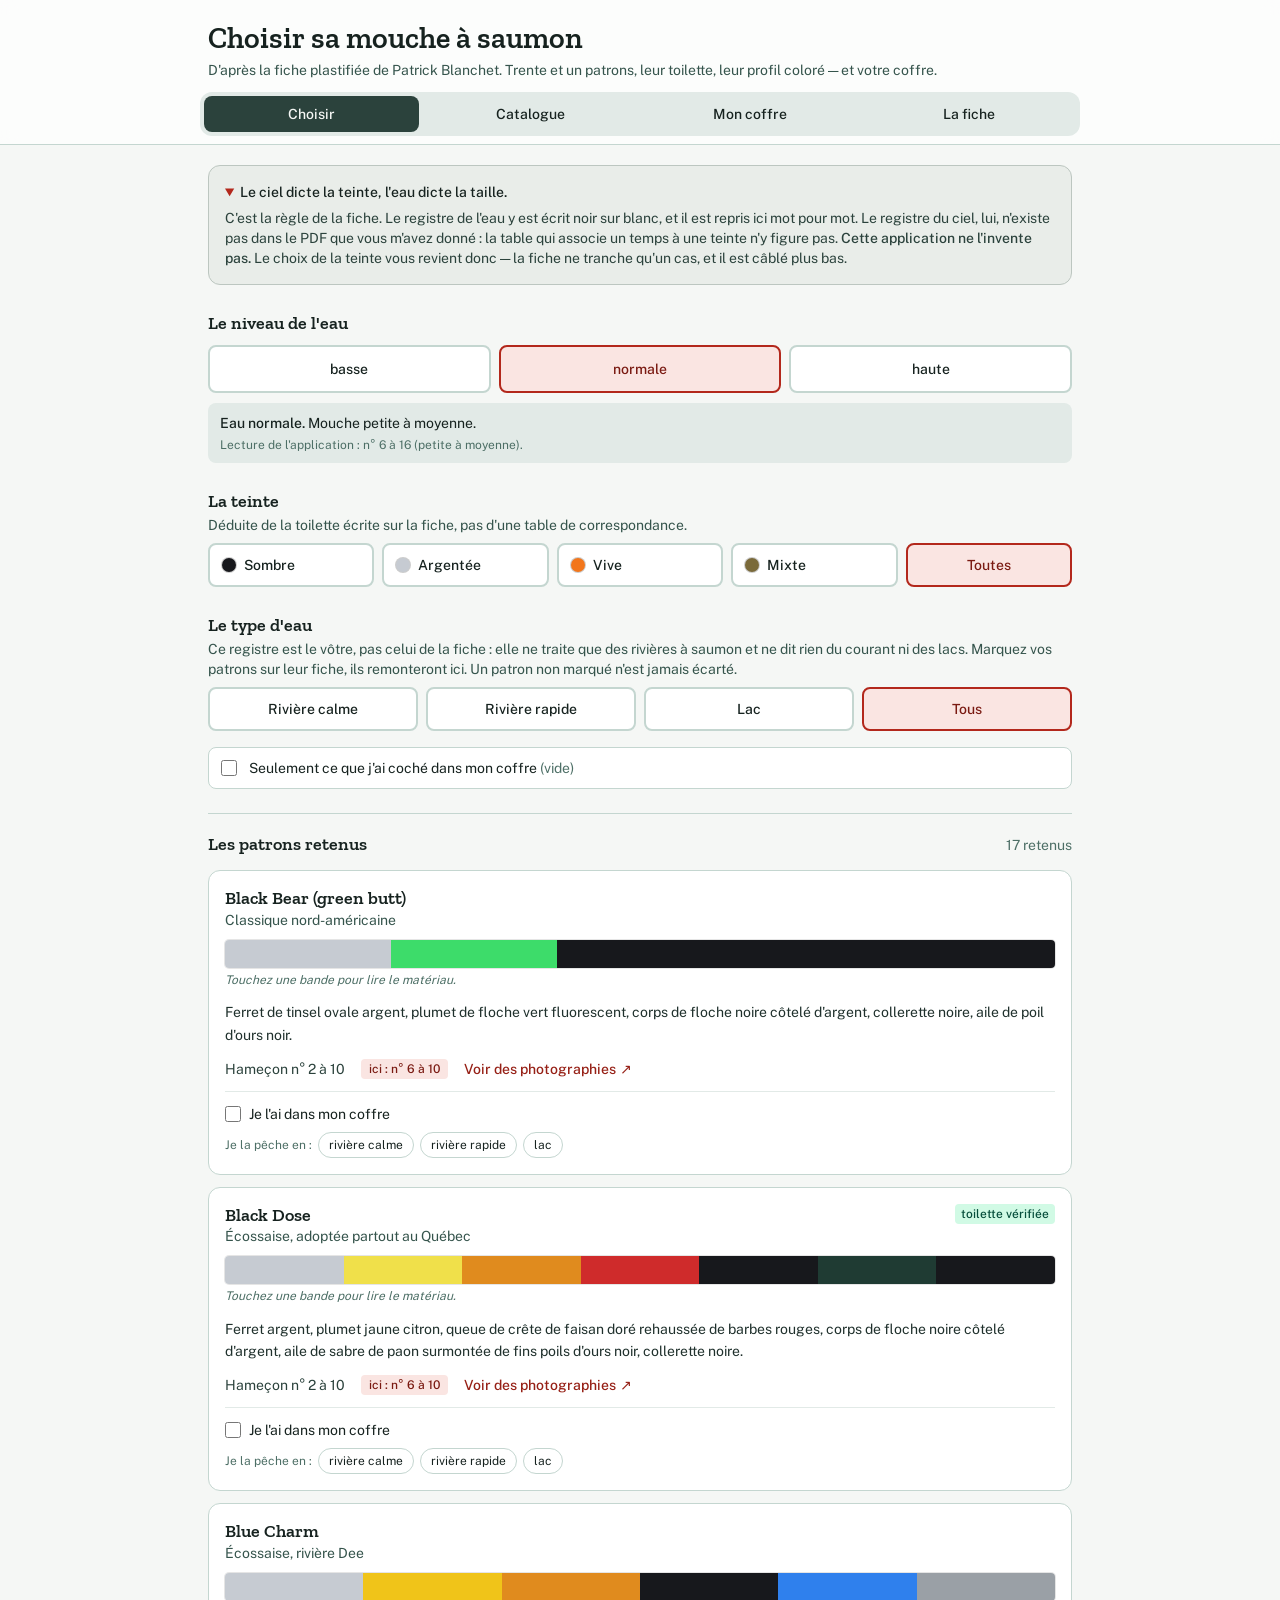
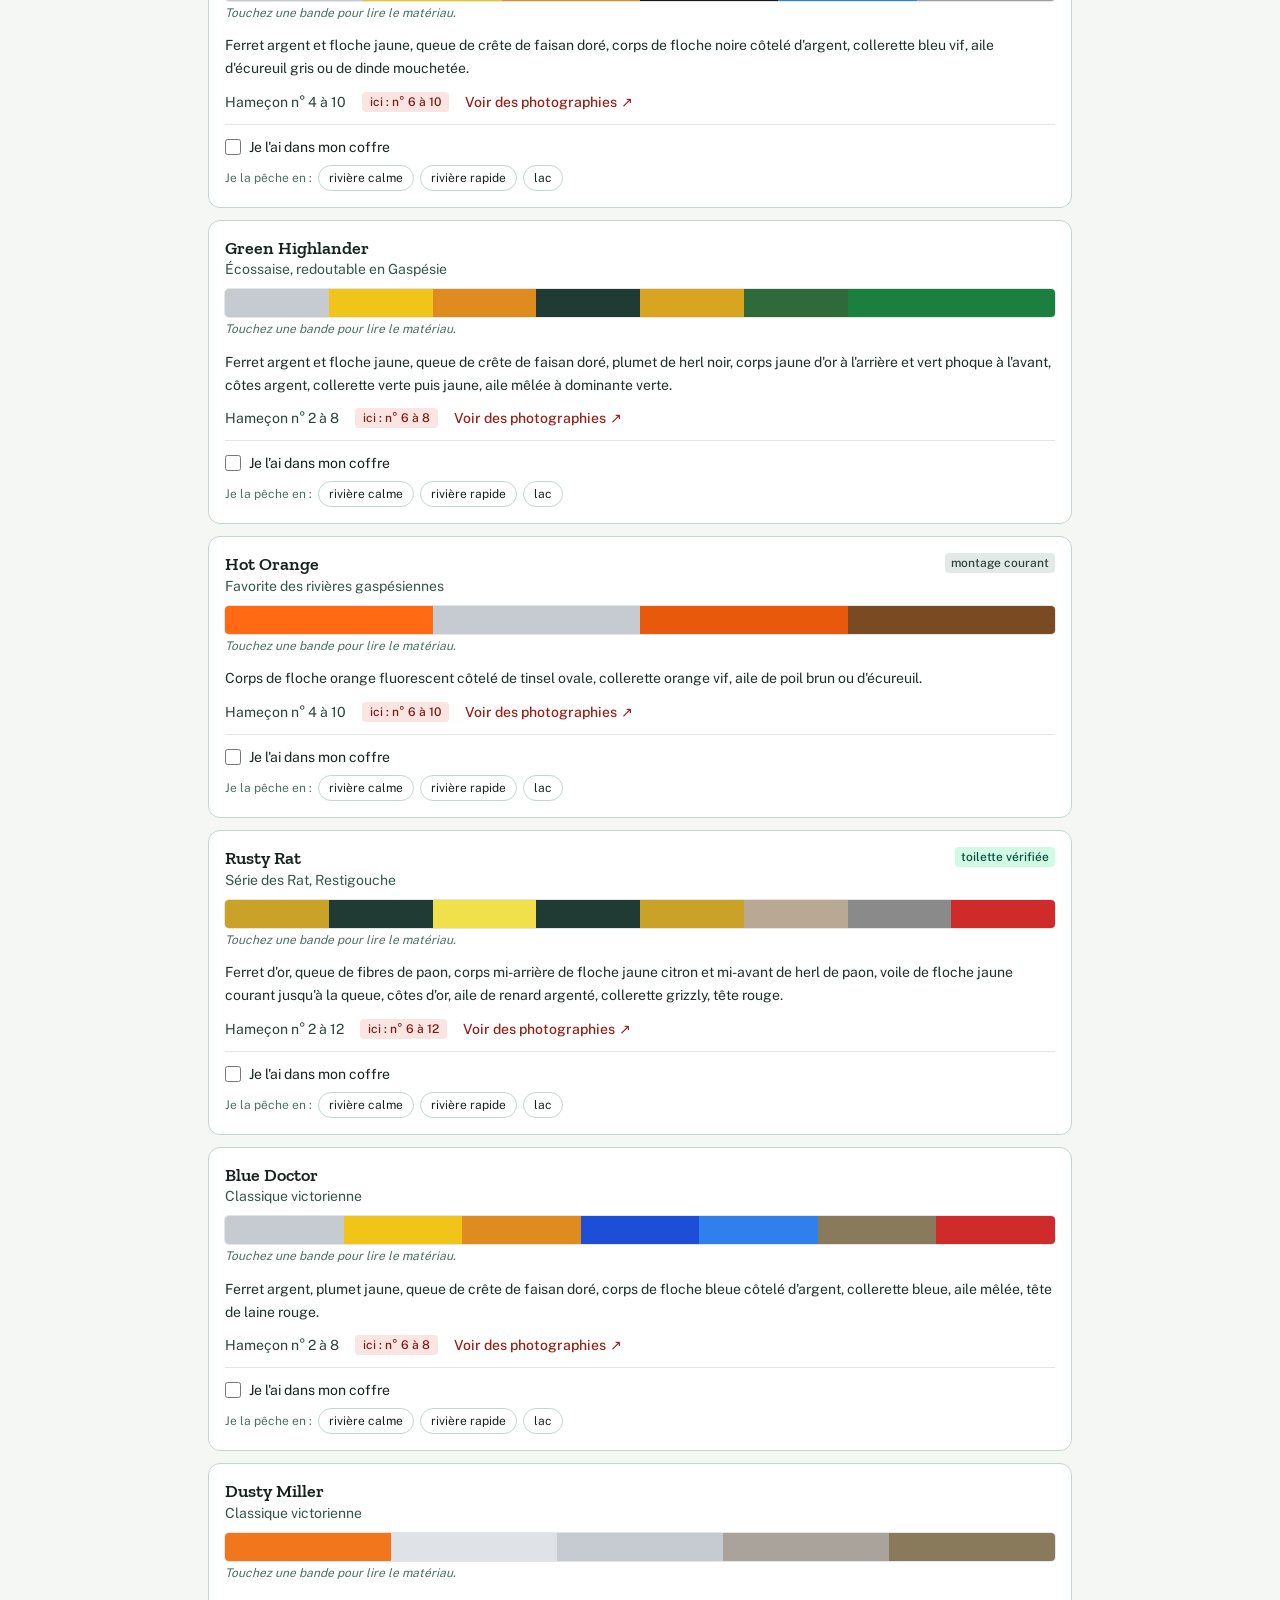
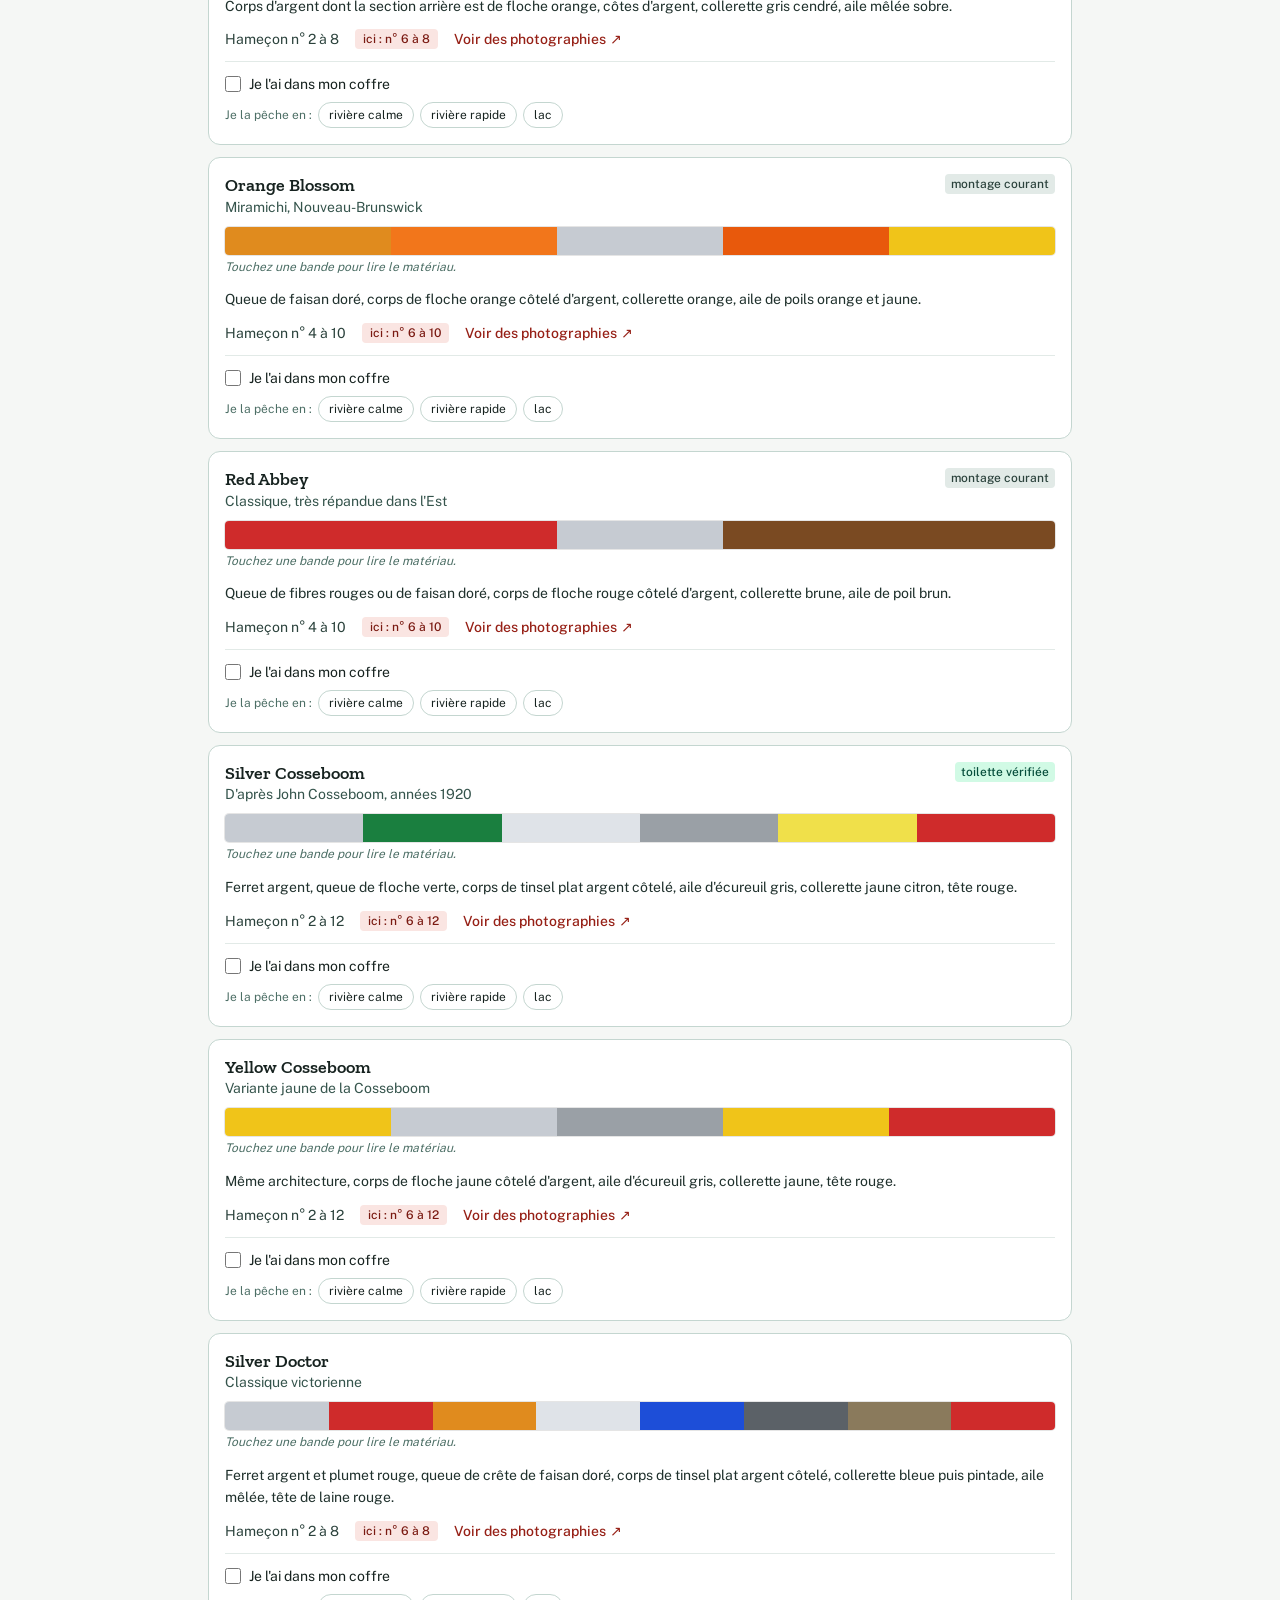
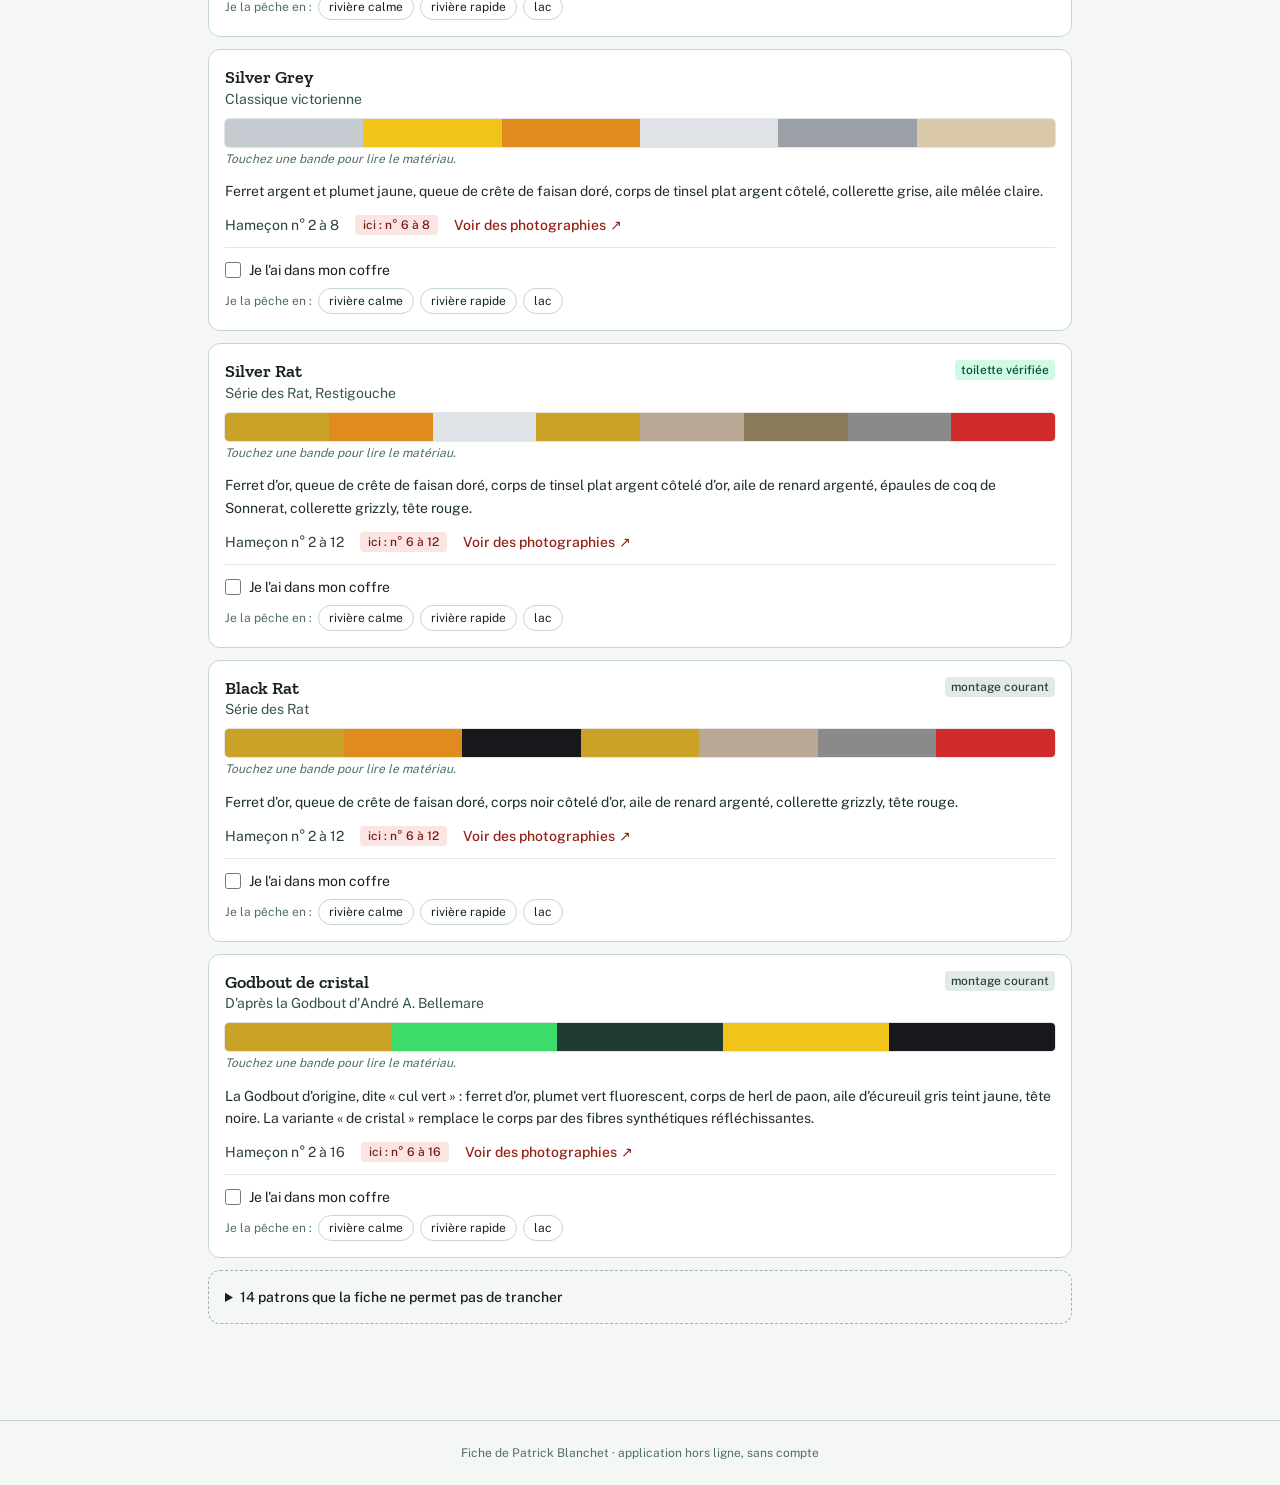
==== commit 5bb9fd24: "Ouvre un troisième registre, et le laisse au pêcheur Rivière calme, rivière rapide, lac. La fiche n'" ====
--- a/mouches-saumon/index.html
+++ b/mouches-saumon/index.html
@@ -16,12 +16,17 @@
   body { -webkit-tap-highlight-color: transparent; }
   .onglet[aria-selected="true"] { color: #f5f7f5; background: #2b423c; }
   .choix[aria-pressed="true"] { border-color: #b3281c; background: #fae5e2; color: #7a1a12; }
+  .etiquette[aria-pressed="true"] { border-color: #b3281c; background: #fae5e2; color: #7a1a12; font-weight: 500; }
   /* Trois états de thème : « système » ne pose aucune marque sur la racine,
      un choix explicite pose data-theme. Les deux règles couvrent les trois. */
   @media (prefers-color-scheme: dark) {
     :root:not([data-theme="light"]) .choix[aria-pressed="true"] { border-color: #962016; background: #3a1512; color: #e29188; }
   }
   :root[data-theme="dark"] .choix[aria-pressed="true"] { border-color: #962016; background: #3a1512; color: #e29188; }
+  @media (prefers-color-scheme: dark) {
+    :root:not([data-theme="light"]) .etiquette[aria-pressed="true"] { border-color: #962016; background: #3a1512; color: #e29188; }
+  }
+  :root[data-theme="dark"] .etiquette[aria-pressed="true"] { border-color: #962016; background: #3a1512; color: #e29188; }
   .bande { transition: flex-grow .18s ease; }
   .bande:hover, .bande:focus-visible { flex-grow: 2.4; }
   @media (prefers-reduced-motion: reduce) { .bande { transition: none; } }
@@ -90,6 +95,16 @@
       Déduite de la toilette écrite sur la fiche, pas d'une table de correspondance.
     </p>
     <div class="sans-impression mt-2 grid grid-cols-2 gap-2 sm:grid-cols-5" id="choix-teinte"></div>
+
+    <!-- Type d'eau -->
+    <h2 class="mt-6 font-titre text-lg">Le type d'eau</h2>
+    <p class="text-sm text-riviere-600 dark:text-riviere-300">
+      Ce registre est le vôtre, pas celui de la fiche : elle ne traite que des rivières à saumon et
+      ne dit rien du courant ni des lacs. Marquez vos patrons sur leur fiche, ils remonteront ici.
+      Un patron non marqué n'est jamais écarté.
+    </p>
+    <div class="sans-impression mt-2 grid grid-cols-2 gap-2 sm:grid-cols-4" id="choix-type"></div>
+    <p id="texte-type" class="mt-2 text-sm text-riviere-600 dark:text-riviere-300"></p>
 
     <!-- Coffre -->
     <label class="sans-impression mt-4 flex cursor-pointer items-center gap-3 rounded-lg border border-riviere-200 bg-white px-3 py-2.5 text-sm dark:border-riviere-700 dark:bg-riviere-900">
@@ -143,7 +158,8 @@
     <h2 class="mt-8 font-titre text-lg">Mon inventaire</h2>
     <p class="mt-1 text-sm text-riviere-600 dark:text-riviere-300">
       Cochez les patrons que vous possédez vraiment. La liste sert ensuite de filtre dans
-      l'onglet <em>Choisir</em>. Tout reste sur cet appareil.
+      l'onglet <em>Choisir</em>, et la sauvegarde emporte aussi vos marques de type d'eau.
+      Tout reste sur cet appareil.
     </p>
     <div id="inventaire" class="mt-3 grid gap-1.5 sm:grid-cols-2"></div>
 
@@ -200,6 +216,10 @@
           <dd class="text-riviere-700 dark:text-riviere-300">La fiche annonce « touchez les conditions du jour », mais le PDF fourni est une impression : les boutons de conditions n'y ont pas survécu. Aucune table ciel → teinte n'a donc été reconstituée. Si vous avez la fiche plastifiée sous les yeux, dictez-moi ces correspondances et je les branche.</dd>
         </div>
         <div>
+          <dt class="font-medium">Le type d'eau — le vôtre, pas celui de la fiche</dt>
+          <dd class="text-riviere-700 dark:text-riviere-300">Rivière calme, rivière rapide, lac : la fiche n'en dit rien, et aucune table n'a été inventée pour la combler. Le registre part vide et se remplit de vos marques, sortie après sortie. Il range les patrons, il n'en écarte aucun — ce que vous n'avez pas marqué reste affiché en dessous.</dd>
+        </div>
+        <div>
           <dt class="font-medium">Les noms dans le coffre — non identifiés</dt>
           <dd class="text-riviere-700 dark:text-riviere-300">La photo donne des familles, des teintes et des tailles. Elle ne donne pas de noms. L'onglet <em>Mon coffre</em> décrit ce qu'il voit et vous laisse nommer.</dd>
         </div>
--- a/mouches-saumon/assets/css/app.css
+++ b/mouches-saumon/assets/css/app.css
@@ -1,3 +1,3 @@
 @font-face{font-family:Public Sans;font-style:normal;font-weight:100 900;font-display:swap;src:url(../polices/public-sans-var-latin.woff2) format("woff2");unicode-range:u+00??,u+0131,u+0152-0153,u+02bb-02bc,u+02c6,u+02da,u+02dc,u+0304,u+0308,u+0329,u+2000-206f,u+20ac,u+2122,u+2191,u+2193,u+2212,u+2215,u+feff,u+fffd}@font-face{font-family:Public Sans;font-style:normal;font-weight:100 900;font-display:swap;src:url(../polices/public-sans-var-latin-ext.woff2) format("woff2");unicode-range:u+0100-02ba,u+02bd-02c5,u+02c7-02cc,u+02ce-02d7,u+02dd-02ff,u+0304,u+0308,u+0329,u+1d00-1dbf,u+1e00-1e9f,u+1ef2-1eff,u+2020,u+20a0-20ab,u+20ad-20c0,u+2113,u+2c60-2c7f,u+a720-a7ff}@font-face{font-family:Zilla Slab;font-style:normal;font-weight:600;font-display:swap;src:url(../polices/zilla-slab-600-latin.woff2) format("woff2");unicode-range:u+00??,u+0131,u+0152-0153,u+02bb-02bc,u+02c6,u+02da,u+02dc,u+0304,u+0308,u+0329,u+2000-206f,u+20ac,u+2122,u+2191,u+2193,u+2212,u+2215,u+feff,u+fffd}@font-face{font-family:Zilla Slab;font-style:normal;font-weight:600;font-display:swap;src:url(../polices/zilla-slab-600-latin-ext.woff2) format("woff2");unicode-range:u+0100-02ba,u+02bd-02c5,u+02c7-02cc,u+02ce-02d7,u+02dd-02ff,u+0304,u+0308,u+0329,u+1d00-1dbf,u+1e00-1e9f,u+1ef2-1eff,u+2020,u+20a0-20ab,u+20ad-20c0,u+2113,u+2c60-2c7f,u+a720-a7ff}@font-face{font-family:Zilla Slab;font-style:normal;font-weight:700;font-display:swap;src:url(../polices/zilla-slab-700-latin.woff2) format("woff2");unicode-range:u+00??,u+0131,u+0152-0153,u+02bb-02bc,u+02c6,u+02da,u+02dc,u+0304,u+0308,u+0329,u+2000-206f,u+20ac,u+2122,u+2191,u+2193,u+2212,u+2215,u+feff,u+fffd}@font-face{font-family:Zilla Slab;font-style:normal;font-weight:700;font-display:swap;src:url(../polices/zilla-slab-700-latin-ext.woff2) format("woff2");unicode-range:u+0100-02ba,u+02bd-02c5,u+02c7-02cc,u+02ce-02d7,u+02dd-02ff,u+0304,u+0308,u+0329,u+1d00-1dbf,u+1e00-1e9f,u+1ef2-1eff,u+2020,u+20a0-20ab,u+20ad-20c0,u+2113,u+2c60-2c7f,u+a720-a7ff}*,:after,:before{--tw-border-spacing-x:0;--tw-border-spacing-y:0;--tw-translate-x:0;--tw-translate-y:0;--tw-rotate:0;--tw-skew-x:0;--tw-skew-y:0;--tw-scale-x:1;--tw-scale-y:1;--tw-pan-x: ;--tw-pan-y: ;--tw-pinch-zoom: ;--tw-scroll-snap-strictness:proximity;--tw-gradient-from-position: ;--tw-gradient-via-position: ;--tw-gradient-to-position: ;--tw-ordinal: ;--tw-slashed-zero: ;--tw-numeric-figure: ;--tw-numeric-spacing: ;--tw-numeric-fraction: ;--tw-ring-inset: ;--tw-ring-offset-width:0px;--tw-ring-offset-color:#fff;--tw-ring-color:rgba(59,130,246,.5);--tw-ring-offset-shadow:0 0 #0000;--tw-ring-shadow:0 0 #0000;--tw-shadow:0 0 #0000;--tw-shadow-colored:0 0 #0000;--tw-blur: ;--tw-brightness: ;--tw-contrast: ;--tw-grayscale: ;--tw-hue-rotate: ;--tw-invert: ;--tw-saturate: ;--tw-sepia: ;--tw-drop-shadow: ;--tw-backdrop-blur: ;--tw-backdrop-brightness: ;--tw-backdrop-contrast: ;--tw-backdrop-grayscale: ;--tw-backdrop-hue-rotate: ;--tw-backdrop-invert: ;--tw-backdrop-opacity: ;--tw-backdrop-saturate: ;--tw-backdrop-sepia: ;--tw-contain-size: ;--tw-contain-layout: ;--tw-contain-paint: ;--tw-contain-style: }::backdrop{--tw-border-spacing-x:0;--tw-border-spacing-y:0;--tw-translate-x:0;--tw-translate-y:0;--tw-rotate:0;--tw-skew-x:0;--tw-skew-y:0;--tw-scale-x:1;--tw-scale-y:1;--tw-pan-x: ;--tw-pan-y: ;--tw-pinch-zoom: ;--tw-scroll-snap-strictness:proximity;--tw-gradient-from-position: ;--tw-gradient-via-position: ;--tw-gradient-to-position: ;--tw-ordinal: ;--tw-slashed-zero: ;--tw-numeric-figure: ;--tw-numeric-spacing: ;--tw-numeric-fraction: ;--tw-ring-inset: ;--tw-ring-offset-width:0px;--tw-ring-offset-color:#fff;--tw-ring-color:rgba(59,130,246,.5);--tw-ring-offset-shadow:0 0 #0000;--tw-ring-shadow:0 0 #0000;--tw-shadow:0 0 #0000;--tw-shadow-colored:0 0 #0000;--tw-blur: ;--tw-brightness: ;--tw-contrast: ;--tw-grayscale: ;--tw-hue-rotate: ;--tw-invert: ;--tw-saturate: ;--tw-sepia: ;--tw-drop-shadow: ;--tw-backdrop-blur: ;--tw-backdrop-brightness: ;--tw-backdrop-contrast: ;--tw-backdrop-grayscale: ;--tw-backdrop-hue-rotate: ;--tw-backdrop-invert: ;--tw-backdrop-opacity: ;--tw-backdrop-saturate: ;--tw-backdrop-sepia: ;--tw-contain-size: ;--tw-contain-layout: ;--tw-contain-paint: ;--tw-contain-style: }
 
-/*! tailwindcss v3.4.17 | MIT License | https://tailwindcss.com*/*,:after,:before{box-sizing:border-box;border:0 solid #e5e7eb}:after,:before{--tw-content:""}:host,html{line-height:1.5;-webkit-text-size-adjust:100%;-moz-tab-size:4;-o-tab-size:4;tab-size:4;font-family:ui-sans-serif,system-ui,sans-serif,Apple Color Emoji,Segoe UI Emoji,Segoe UI Symbol,Noto Color Emoji;font-feature-settings:normal;font-variation-settings:normal;-webkit-tap-highlight-color:transparent}body{margin:0;line-height:inherit}hr{height:0;color:inherit;border-top-width:1px}abbr:where([title]){-webkit-text-decoration:underline dotted;text-decoration:underline dotted}h1,h2,h3,h4,h5,h6{font-size:inherit;font-weight:inherit}a{color:inherit;text-decoration:inherit}b,strong{font-weight:bolder}code,kbd,pre,samp{font-family:ui-monospace,SFMono-Regular,Menlo,Monaco,Consolas,Liberation Mono,Courier New,monospace;font-feature-settings:normal;font-variation-settings:normal;font-size:1em}small{font-size:80%}sub,sup{font-size:75%;line-height:0;position:relative;vertical-align:baseline}sub{bottom:-.25em}sup{top:-.5em}table{text-indent:0;border-color:inherit;border-collapse:collapse}button,input,optgroup,select,textarea{font-family:inherit;font-feature-settings:inherit;font-variation-settings:inherit;font-size:100%;font-weight:inherit;line-height:inherit;letter-spacing:inherit;color:inherit;margin:0;padding:0}button,select{text-transform:none}button,input:where([type=button]),input:where([type=reset]),input:where([type=submit]){-webkit-appearance:button;background-color:transparent;background-image:none}:-moz-focusring{outline:auto}:-moz-ui-invalid{box-shadow:none}progress{vertical-align:baseline}::-webkit-inner-spin-button,::-webkit-outer-spin-button{height:auto}[type=search]{-webkit-appearance:textfield;outline-offset:-2px}::-webkit-search-decoration{-webkit-appearance:none}::-webkit-file-upload-button{-webkit-appearance:button;font:inherit}summary{display:list-item}blockquote,dd,dl,figure,h1,h2,h3,h4,h5,h6,hr,p,pre{margin:0}fieldset{margin:0}fieldset,legend{padding:0}menu,ol,ul{list-style:none;margin:0;padding:0}dialog{padding:0}textarea{resize:vertical}input::-moz-placeholder,textarea::-moz-placeholder{opacity:1;color:#9ca3af}input::placeholder,textarea::placeholder{opacity:1;color:#9ca3af}[role=button],button{cursor:pointer}:disabled{cursor:default}audio,canvas,embed,iframe,img,object,svg,video{display:block;vertical-align:middle}img,video{max-width:100%;height:auto}[hidden]:where(:not([hidden=until-found])){display:none}.sr-only{position:absolute;width:1px;height:1px;padding:0;margin:-1px;overflow:hidden;clip:rect(0,0,0,0);white-space:nowrap;border-width:0}.visible{visibility:visible}.mx-auto{margin-left:auto;margin-right:auto}.mt-0\.5{margin-top:.125rem}.mt-1{margin-top:.25rem}.mt-1\.5{margin-top:.375rem}.mt-2{margin-top:.5rem}.mt-2\.5{margin-top:.625rem}.mt-3{margin-top:.75rem}.mt-4{margin-top:1rem}.mt-6{margin-top:1.5rem}.mt-8{margin-top:2rem}.block{display:block}.flex{display:flex}.inline-flex{display:inline-flex}.table{display:table}.grid{display:grid}.hidden{display:none}.h-3{height:.75rem}.h-3\.5{height:.875rem}.h-4{height:1rem}.h-7{height:1.75rem}.h-full{height:100%}.min-h-\[1\.1rem\]{min-height:1.1rem}.min-h-full{min-height:100%}.w-3{width:.75rem}.w-3\.5{width:.875rem}.w-4{width:1rem}.w-7{width:1.75rem}.w-full{width:100%}.min-w-0{min-width:0}.max-w-4xl{max-width:56rem}.flex-1{flex:1 1 0%}.shrink-0{flex-shrink:0}.flex-grow{flex-grow:1}.cursor-pointer{cursor:pointer}.grid-cols-2{grid-template-columns:repeat(2,minmax(0,1fr))}.grid-cols-3{grid-template-columns:repeat(3,minmax(0,1fr))}.flex-wrap{flex-wrap:wrap}.items-start{align-items:flex-start}.items-center{align-items:center}.items-baseline{align-items:baseline}.justify-center{justify-content:center}.justify-between{justify-content:space-between}.gap-0\.5{gap:.125rem}.gap-1{gap:.25rem}.gap-1\.5{gap:.375rem}.gap-2{gap:.5rem}.gap-2\.5{gap:.625rem}.gap-3{gap:.75rem}.gap-x-4{-moz-column-gap:1rem;column-gap:1rem}.gap-y-2{row-gap:.5rem}.space-y-1\.5>:not([hidden])~:not([hidden]){--tw-space-y-reverse:0;margin-top:calc(.375rem*(1 - var(--tw-space-y-reverse)));margin-bottom:calc(.375rem*var(--tw-space-y-reverse))}.space-y-2>:not([hidden])~:not([hidden]){--tw-space-y-reverse:0;margin-top:calc(.5rem*(1 - var(--tw-space-y-reverse)));margin-bottom:calc(.5rem*var(--tw-space-y-reverse))}.space-y-3>:not([hidden])~:not([hidden]){--tw-space-y-reverse:0;margin-top:calc(.75rem*(1 - var(--tw-space-y-reverse)));margin-bottom:calc(.75rem*var(--tw-space-y-reverse))}.space-y-6>:not([hidden])~:not([hidden]){--tw-space-y-reverse:0;margin-top:calc(1.5rem*(1 - var(--tw-space-y-reverse)));margin-bottom:calc(1.5rem*var(--tw-space-y-reverse))}.overflow-hidden{overflow:hidden}.overflow-x-auto{overflow-x:auto}.truncate{overflow:hidden;text-overflow:ellipsis}.truncate,.whitespace-nowrap{white-space:nowrap}.rounded{border-radius:.25rem}.rounded-full{border-radius:9999px}.rounded-lg{border-radius:.5rem}.rounded-sm{border-radius:.125rem}.rounded-xl{border-radius:.75rem}.border{border-width:1px}.border-2{border-width:2px}.border-b{border-bottom-width:1px}.border-t{border-top-width:1px}.border-dashed{border-style:dashed}.border-laque-300{--tw-border-opacity:1;border-color:rgb(226 145 136/var(--tw-border-opacity,1))}.border-papier-300{--tw-border-opacity:1;border-color:rgb(188 198 192/var(--tw-border-opacity,1))}.border-riviere-100{--tw-border-opacity:1;border-color:rgb(226 234 231/var(--tw-border-opacity,1))}.border-riviere-200{--tw-border-opacity:1;border-color:rgb(196 214 208/var(--tw-border-opacity,1))}.border-riviere-300{--tw-border-opacity:1;border-color:rgb(154 181 173/var(--tw-border-opacity,1))}.bg-amber-100{--tw-bg-opacity:1;background-color:rgb(254 243 199/var(--tw-bg-opacity,1))}.bg-emerald-100{--tw-bg-opacity:1;background-color:rgb(209 250 229/var(--tw-bg-opacity,1))}.bg-laque-100{--tw-bg-opacity:1;background-color:rgb(250 229 226/var(--tw-bg-opacity,1))}.bg-papier-100{--tw-bg-opacity:1;background-color:rgb(233 237 233/var(--tw-bg-opacity,1))}.bg-papier-50{--tw-bg-opacity:1;background-color:rgb(245 247 245/var(--tw-bg-opacity,1))}.bg-riviere-100{--tw-bg-opacity:1;background-color:rgb(226 234 231/var(--tw-bg-opacity,1))}.bg-riviere-700{--tw-bg-opacity:1;background-color:rgb(43 66 60/var(--tw-bg-opacity,1))}.bg-white{--tw-bg-opacity:1;background-color:rgb(255 255 255/var(--tw-bg-opacity,1))}.bg-white\/70{background-color:hsla(0,0%,100%,.7)}.p-1{padding:.25rem}.p-3{padding:.75rem}.p-4{padding:1rem}.p-6{padding:1.5rem}.px-1{padding-left:.25rem;padding-right:.25rem}.px-1\.5{padding-left:.375rem;padding-right:.375rem}.px-2{padding-left:.5rem;padding-right:.5rem}.px-3{padding-left:.75rem;padding-right:.75rem}.px-4{padding-left:1rem;padding-right:1rem}.py-0\.5{padding-top:.125rem;padding-bottom:.125rem}.py-2{padding-top:.5rem;padding-bottom:.5rem}.py-2\.5{padding-top:.625rem;padding-bottom:.625rem}.py-3{padding-top:.75rem;padding-bottom:.75rem}.py-6{padding-top:1.5rem;padding-bottom:1.5rem}.pb-2{padding-bottom:.5rem}.pb-24{padding-bottom:6rem}.pb-3{padding-bottom:.75rem}.pt-3{padding-top:.75rem}.pt-4{padding-top:1rem}.pt-5{padding-top:1.25rem}.text-center{text-align:center}.text-right{text-align:right}.font-texte{font-family:Public Sans,ui-sans-serif,system-ui,-apple-system,Segoe UI,Roboto,sans-serif}.font-titre{font-family:Zilla Slab,Rockwell,Roboto Slab,Georgia,serif}.text-2xl{font-size:1.5rem;line-height:2rem}.text-base{font-size:1rem;line-height:1.5rem}.text-lg{font-size:1.125rem;line-height:1.75rem}.text-sm{font-size:.875rem;line-height:1.25rem}.text-xs{font-size:.75rem;line-height:1rem}.font-medium{font-weight:500}.font-normal{font-weight:400}.italic{font-style:italic}.tabular-nums{--tw-numeric-spacing:tabular-nums;font-variant-numeric:var(--tw-ordinal) var(--tw-slashed-zero) var(--tw-numeric-figure) var(--tw-numeric-spacing) var(--tw-numeric-fraction)}.leading-relaxed{line-height:1.625}.leading-tight{line-height:1.25}.text-amber-700{--tw-text-opacity:1;color:rgb(180 83 9/var(--tw-text-opacity,1))}.text-amber-900{--tw-text-opacity:1;color:rgb(120 53 15/var(--tw-text-opacity,1))}.text-emerald-900{--tw-text-opacity:1;color:rgb(6 78 59/var(--tw-text-opacity,1))}.text-laque-600{--tw-text-opacity:1;color:rgb(150 32 22/var(--tw-text-opacity,1))}.text-laque-700{--tw-text-opacity:1;color:rgb(122 26 18/var(--tw-text-opacity,1))}.text-riviere-500{--tw-text-opacity:1;color:rgb(77 111 102/var(--tw-text-opacity,1))}.text-riviere-600{--tw-text-opacity:1;color:rgb(53 84 76/var(--tw-text-opacity,1))}.text-riviere-700{--tw-text-opacity:1;color:rgb(43 66 60/var(--tw-text-opacity,1))}.text-riviere-800{--tw-text-opacity:1;color:rgb(31 48 44/var(--tw-text-opacity,1))}.text-riviere-900{--tw-text-opacity:1;color:rgb(22 34 31/var(--tw-text-opacity,1))}.text-white{--tw-text-opacity:1;color:rgb(255 255 255/var(--tw-text-opacity,1))}.antialiased{-webkit-font-smoothing:antialiased;-moz-osx-font-smoothing:grayscale}.accent-laque-500{accent-color:#b3281c}.outline-none{outline:2px solid transparent;outline-offset:2px}.ring-1{--tw-ring-offset-shadow:var(--tw-ring-inset) 0 0 0 var(--tw-ring-offset-width) var(--tw-ring-offset-color);--tw-ring-shadow:var(--tw-ring-inset) 0 0 0 calc(1px + var(--tw-ring-offset-width)) var(--tw-ring-color);box-shadow:var(--tw-ring-offset-shadow),var(--tw-ring-shadow),var(--tw-shadow,0 0 #0000)}.ring-black\/10{--tw-ring-color:rgba(0,0,0,.1)}.ring-black\/15{--tw-ring-color:rgba(0,0,0,.15)}.ring-black\/20{--tw-ring-color:rgba(0,0,0,.2)}.filter{filter:var(--tw-blur) var(--tw-brightness) var(--tw-contrast) var(--tw-grayscale) var(--tw-hue-rotate) var(--tw-invert) var(--tw-saturate) var(--tw-sepia) var(--tw-drop-shadow)}.backdrop-blur{--tw-backdrop-blur:blur(8px);-webkit-backdrop-filter:var(--tw-backdrop-blur) var(--tw-backdrop-brightness) var(--tw-backdrop-contrast) var(--tw-backdrop-grayscale) var(--tw-backdrop-hue-rotate) var(--tw-backdrop-invert) var(--tw-backdrop-opacity) var(--tw-backdrop-saturate) var(--tw-backdrop-sepia);backdrop-filter:var(--tw-backdrop-blur) var(--tw-backdrop-brightness) var(--tw-backdrop-contrast) var(--tw-backdrop-grayscale) var(--tw-backdrop-hue-rotate) var(--tw-backdrop-invert) var(--tw-backdrop-opacity) var(--tw-backdrop-saturate) var(--tw-backdrop-sepia)}.transition{transition-property:color,background-color,border-color,text-decoration-color,fill,stroke,opacity,box-shadow,transform,filter,-webkit-backdrop-filter;transition-property:color,background-color,border-color,text-decoration-color,fill,stroke,opacity,box-shadow,transform,filter,backdrop-filter;transition-property:color,background-color,border-color,text-decoration-color,fill,stroke,opacity,box-shadow,transform,filter,backdrop-filter,-webkit-backdrop-filter;transition-timing-function:cubic-bezier(.4,0,.2,1);transition-duration:.15s}.marker\:text-laque-500 ::marker{color:#b3281c}.marker\:text-laque-500::marker{color:#b3281c}.placeholder\:text-riviere-400::-moz-placeholder{--tw-text-opacity:1;color:rgb(109 144 134/var(--tw-text-opacity,1))}.placeholder\:text-riviere-400::placeholder{--tw-text-opacity:1;color:rgb(109 144 134/var(--tw-text-opacity,1))}.first\:border-0:first-child{border-width:0}.first\:pt-0:first-child{padding-top:0}.hover\:bg-riviere-100:hover{--tw-bg-opacity:1;background-color:rgb(226 234 231/var(--tw-bg-opacity,1))}.hover\:bg-riviere-600:hover{--tw-bg-opacity:1;background-color:rgb(53 84 76/var(--tw-bg-opacity,1))}.hover\:underline:hover{text-decoration-line:underline}.focus\:not-sr-only:focus{position:static;width:auto;height:auto;padding:0;margin:0;overflow:visible;clip:auto;white-space:normal}.focus\:absolute:focus{position:absolute}.focus\:z-50:focus{z-index:50}.focus\:m-3:focus{margin:.75rem}.focus\:rounded:focus{border-radius:.25rem}.focus\:border-laque-500:focus{--tw-border-opacity:1;border-color:rgb(179 40 28/var(--tw-border-opacity,1))}.focus\:bg-riviere-800:focus{--tw-bg-opacity:1;background-color:rgb(31 48 44/var(--tw-bg-opacity,1))}.focus\:px-4:focus{padding-left:1rem;padding-right:1rem}.focus\:py-2:focus{padding-top:.5rem;padding-bottom:.5rem}.focus\:text-white:focus{--tw-text-opacity:1;color:rgb(255 255 255/var(--tw-text-opacity,1))}.focus-visible\:ring-2:focus-visible{--tw-ring-offset-shadow:var(--tw-ring-inset) 0 0 0 var(--tw-ring-offset-width) var(--tw-ring-offset-color);--tw-ring-shadow:var(--tw-ring-inset) 0 0 0 calc(2px + var(--tw-ring-offset-width)) var(--tw-ring-color);box-shadow:var(--tw-ring-offset-shadow),var(--tw-ring-shadow),var(--tw-shadow,0 0 #0000)}.focus-visible\:ring-laque-500:focus-visible{--tw-ring-opacity:1;--tw-ring-color:rgb(179 40 28/var(--tw-ring-opacity,1))}@media (min-width:640px){.sm\:grid-cols-2{grid-template-columns:repeat(2,minmax(0,1fr))}.sm\:grid-cols-5{grid-template-columns:repeat(5,minmax(0,1fr))}.sm\:text-3xl{font-size:1.875rem;line-height:2.25rem}}@media (prefers-color-scheme:dark){:root:not([data-theme=light]) .dark\:border-laque-700{--tw-border-opacity:1;border-color:rgb(122 26 18/var(--tw-border-opacity,1))}:root:not([data-theme=light]) .dark\:border-riviere-700{--tw-border-opacity:1;border-color:rgb(43 66 60/var(--tw-border-opacity,1))}:root:not([data-theme=light]) .dark\:border-riviere-800{--tw-border-opacity:1;border-color:rgb(31 48 44/var(--tw-border-opacity,1))}:root:not([data-theme=light]) .dark\:bg-amber-900\/40{background-color:rgba(120,53,15,.4)}:root:not([data-theme=light]) .dark\:bg-emerald-900\/40{background-color:rgba(6,78,59,.4)}:root:not([data-theme=light]) .dark\:bg-laque-700\/20{background-color:rgba(122,26,18,.2)}:root:not([data-theme=light]) .dark\:bg-laque-700\/25{background-color:rgba(122,26,18,.25)}:root:not([data-theme=light]) .dark\:bg-riviere-800{--tw-bg-opacity:1;background-color:rgb(31 48 44/var(--tw-bg-opacity,1))}:root:not([data-theme=light]) .dark\:bg-riviere-800\/60{background-color:rgba(31,48,44,.6)}:root:not([data-theme=light]) .dark\:bg-riviere-900{--tw-bg-opacity:1;background-color:rgb(22 34 31/var(--tw-bg-opacity,1))}:root:not([data-theme=light]) .dark\:bg-riviere-900\/70{background-color:rgba(22,34,31,.7)}:root:not([data-theme=light]) .dark\:bg-riviere-950{--tw-bg-opacity:1;background-color:rgb(14 22 20/var(--tw-bg-opacity,1))}:root:not([data-theme=light]) .dark\:text-amber-200{--tw-text-opacity:1;color:rgb(253 230 138/var(--tw-text-opacity,1))}:root:not([data-theme=light]) .dark\:text-amber-300{--tw-text-opacity:1;color:rgb(252 211 77/var(--tw-text-opacity,1))}:root:not([data-theme=light]) .dark\:text-emerald-200{--tw-text-opacity:1;color:rgb(167 243 208/var(--tw-text-opacity,1))}:root:not([data-theme=light]) .dark\:text-laque-300{--tw-text-opacity:1;color:rgb(226 145 136/var(--tw-text-opacity,1))}:root:not([data-theme=light]) .dark\:text-papier-100{--tw-text-opacity:1;color:rgb(233 237 233/var(--tw-text-opacity,1))}:root:not([data-theme=light]) .dark\:text-papier-200{--tw-text-opacity:1;color:rgb(216 222 217/var(--tw-text-opacity,1))}:root:not([data-theme=light]) .dark\:text-riviere-200{--tw-text-opacity:1;color:rgb(196 214 208/var(--tw-text-opacity,1))}:root:not([data-theme=light]) .dark\:text-riviere-300{--tw-text-opacity:1;color:rgb(154 181 173/var(--tw-text-opacity,1))}:root:not([data-theme=light]) .dark\:text-riviere-400{--tw-text-opacity:1;color:rgb(109 144 134/var(--tw-text-opacity,1))}:root:not([data-theme=light]) .dark\:ring-white\/15{--tw-ring-color:hsla(0,0%,100%,.15)}:root:not([data-theme=light]) .dark\:ring-white\/20{--tw-ring-color:hsla(0,0%,100%,.2)}:root:not([data-theme=light]) .dark\:ring-white\/25{--tw-ring-color:hsla(0,0%,100%,.25)}:root:not([data-theme=light]) .dark\:hover\:bg-riviere-800:hover{--tw-bg-opacity:1;background-color:rgb(31 48 44/var(--tw-bg-opacity,1))}}:root[data-theme=dark] .dark\:border-laque-700{--tw-border-opacity:1;border-color:rgb(122 26 18/var(--tw-border-opacity,1))}:root[data-theme=dark] .dark\:border-riviere-700{--tw-border-opacity:1;border-color:rgb(43 66 60/var(--tw-border-opacity,1))}:root[data-theme=dark] .dark\:border-riviere-800{--tw-border-opacity:1;border-color:rgb(31 48 44/var(--tw-border-opacity,1))}:root[data-theme=dark] .dark\:bg-amber-900\/40{background-color:rgba(120,53,15,.4)}:root[data-theme=dark] .dark\:bg-emerald-900\/40{background-color:rgba(6,78,59,.4)}:root[data-theme=dark] .dark\:bg-laque-700\/20{background-color:rgba(122,26,18,.2)}:root[data-theme=dark] .dark\:bg-laque-700\/25{background-color:rgba(122,26,18,.25)}:root[data-theme=dark] .dark\:bg-riviere-800{--tw-bg-opacity:1;background-color:rgb(31 48 44/var(--tw-bg-opacity,1))}:root[data-theme=dark] .dark\:bg-riviere-800\/60{background-color:rgba(31,48,44,.6)}:root[data-theme=dark] .dark\:bg-riviere-900{--tw-bg-opacity:1;background-color:rgb(22 34 31/var(--tw-bg-opacity,1))}:root[data-theme=dark] .dark\:bg-riviere-900\/70{background-color:rgba(22,34,31,.7)}:root[data-theme=dark] .dark\:bg-riviere-950{--tw-bg-opacity:1;background-color:rgb(14 22 20/var(--tw-bg-opacity,1))}:root[data-theme=dark] .dark\:text-amber-200{--tw-text-opacity:1;color:rgb(253 230 138/var(--tw-text-opacity,1))}:root[data-theme=dark] .dark\:text-amber-300{--tw-text-opacity:1;color:rgb(252 211 77/var(--tw-text-opacity,1))}:root[data-theme=dark] .dark\:text-emerald-200{--tw-text-opacity:1;color:rgb(167 243 208/var(--tw-text-opacity,1))}:root[data-theme=dark] .dark\:text-laque-300{--tw-text-opacity:1;color:rgb(226 145 136/var(--tw-text-opacity,1))}:root[data-theme=dark] .dark\:text-papier-100{--tw-text-opacity:1;color:rgb(233 237 233/var(--tw-text-opacity,1))}:root[data-theme=dark] .dark\:text-papier-200{--tw-text-opacity:1;color:rgb(216 222 217/var(--tw-text-opacity,1))}:root[data-theme=dark] .dark\:text-riviere-200{--tw-text-opacity:1;color:rgb(196 214 208/var(--tw-text-opacity,1))}:root[data-theme=dark] .dark\:text-riviere-300{--tw-text-opacity:1;color:rgb(154 181 173/var(--tw-text-opacity,1))}:root[data-theme=dark] .dark\:text-riviere-400{--tw-text-opacity:1;color:rgb(109 144 134/var(--tw-text-opacity,1))}:root[data-theme=dark] .dark\:ring-white\/15{--tw-ring-color:hsla(0,0%,100%,.15)}:root[data-theme=dark] .dark\:ring-white\/20{--tw-ring-color:hsla(0,0%,100%,.2)}:root[data-theme=dark] .dark\:ring-white\/25{--tw-ring-color:hsla(0,0%,100%,.25)}:root[data-theme=dark] .dark\:hover\:bg-riviere-800:hover{--tw-bg-opacity:1;background-color:rgb(31 48 44/var(--tw-bg-opacity,1))}+/*! tailwindcss v3.4.17 | MIT License | https://tailwindcss.com*/*,:after,:before{box-sizing:border-box;border:0 solid #e5e7eb}:after,:before{--tw-content:""}:host,html{line-height:1.5;-webkit-text-size-adjust:100%;-moz-tab-size:4;-o-tab-size:4;tab-size:4;font-family:ui-sans-serif,system-ui,sans-serif,Apple Color Emoji,Segoe UI Emoji,Segoe UI Symbol,Noto Color Emoji;font-feature-settings:normal;font-variation-settings:normal;-webkit-tap-highlight-color:transparent}body{margin:0;line-height:inherit}hr{height:0;color:inherit;border-top-width:1px}abbr:where([title]){-webkit-text-decoration:underline dotted;text-decoration:underline dotted}h1,h2,h3,h4,h5,h6{font-size:inherit;font-weight:inherit}a{color:inherit;text-decoration:inherit}b,strong{font-weight:bolder}code,kbd,pre,samp{font-family:ui-monospace,SFMono-Regular,Menlo,Monaco,Consolas,Liberation Mono,Courier New,monospace;font-feature-settings:normal;font-variation-settings:normal;font-size:1em}small{font-size:80%}sub,sup{font-size:75%;line-height:0;position:relative;vertical-align:baseline}sub{bottom:-.25em}sup{top:-.5em}table{text-indent:0;border-color:inherit;border-collapse:collapse}button,input,optgroup,select,textarea{font-family:inherit;font-feature-settings:inherit;font-variation-settings:inherit;font-size:100%;font-weight:inherit;line-height:inherit;letter-spacing:inherit;color:inherit;margin:0;padding:0}button,select{text-transform:none}button,input:where([type=button]),input:where([type=reset]),input:where([type=submit]){-webkit-appearance:button;background-color:transparent;background-image:none}:-moz-focusring{outline:auto}:-moz-ui-invalid{box-shadow:none}progress{vertical-align:baseline}::-webkit-inner-spin-button,::-webkit-outer-spin-button{height:auto}[type=search]{-webkit-appearance:textfield;outline-offset:-2px}::-webkit-search-decoration{-webkit-appearance:none}::-webkit-file-upload-button{-webkit-appearance:button;font:inherit}summary{display:list-item}blockquote,dd,dl,figure,h1,h2,h3,h4,h5,h6,hr,p,pre{margin:0}fieldset{margin:0}fieldset,legend{padding:0}menu,ol,ul{list-style:none;margin:0;padding:0}dialog{padding:0}textarea{resize:vertical}input::-moz-placeholder,textarea::-moz-placeholder{opacity:1;color:#9ca3af}input::placeholder,textarea::placeholder{opacity:1;color:#9ca3af}[role=button],button{cursor:pointer}:disabled{cursor:default}audio,canvas,embed,iframe,img,object,svg,video{display:block;vertical-align:middle}img,video{max-width:100%;height:auto}[hidden]:where(:not([hidden=until-found])){display:none}.sr-only{position:absolute;width:1px;height:1px;padding:0;margin:-1px;overflow:hidden;clip:rect(0,0,0,0);white-space:nowrap;border-width:0}.visible{visibility:visible}.mx-auto{margin-left:auto;margin-right:auto}.mt-0\.5{margin-top:.125rem}.mt-1{margin-top:.25rem}.mt-1\.5{margin-top:.375rem}.mt-2{margin-top:.5rem}.mt-2\.5{margin-top:.625rem}.mt-3{margin-top:.75rem}.mt-4{margin-top:1rem}.mt-6{margin-top:1.5rem}.mt-8{margin-top:2rem}.block{display:block}.flex{display:flex}.inline-flex{display:inline-flex}.table{display:table}.grid{display:grid}.hidden{display:none}.h-3{height:.75rem}.h-3\.5{height:.875rem}.h-4{height:1rem}.h-7{height:1.75rem}.h-full{height:100%}.min-h-\[1\.1rem\]{min-height:1.1rem}.min-h-full{min-height:100%}.w-3{width:.75rem}.w-3\.5{width:.875rem}.w-4{width:1rem}.w-7{width:1.75rem}.w-full{width:100%}.min-w-0{min-width:0}.max-w-4xl{max-width:56rem}.flex-1{flex:1 1 0%}.shrink-0{flex-shrink:0}.flex-grow{flex-grow:1}.cursor-pointer{cursor:pointer}.grid-cols-2{grid-template-columns:repeat(2,minmax(0,1fr))}.grid-cols-3{grid-template-columns:repeat(3,minmax(0,1fr))}.flex-wrap{flex-wrap:wrap}.items-start{align-items:flex-start}.items-center{align-items:center}.items-baseline{align-items:baseline}.justify-center{justify-content:center}.justify-between{justify-content:space-between}.gap-0\.5{gap:.125rem}.gap-1{gap:.25rem}.gap-1\.5{gap:.375rem}.gap-2{gap:.5rem}.gap-2\.5{gap:.625rem}.gap-3{gap:.75rem}.gap-x-4{-moz-column-gap:1rem;column-gap:1rem}.gap-y-2{row-gap:.5rem}.space-y-1\.5>:not([hidden])~:not([hidden]){--tw-space-y-reverse:0;margin-top:calc(.375rem*(1 - var(--tw-space-y-reverse)));margin-bottom:calc(.375rem*var(--tw-space-y-reverse))}.space-y-2>:not([hidden])~:not([hidden]){--tw-space-y-reverse:0;margin-top:calc(.5rem*(1 - var(--tw-space-y-reverse)));margin-bottom:calc(.5rem*var(--tw-space-y-reverse))}.space-y-3>:not([hidden])~:not([hidden]){--tw-space-y-reverse:0;margin-top:calc(.75rem*(1 - var(--tw-space-y-reverse)));margin-bottom:calc(.75rem*var(--tw-space-y-reverse))}.space-y-6>:not([hidden])~:not([hidden]){--tw-space-y-reverse:0;margin-top:calc(1.5rem*(1 - var(--tw-space-y-reverse)));margin-bottom:calc(1.5rem*var(--tw-space-y-reverse))}.overflow-hidden{overflow:hidden}.overflow-x-auto{overflow-x:auto}.truncate{overflow:hidden;text-overflow:ellipsis}.truncate,.whitespace-nowrap{white-space:nowrap}.rounded{border-radius:.25rem}.rounded-full{border-radius:9999px}.rounded-lg{border-radius:.5rem}.rounded-sm{border-radius:.125rem}.rounded-xl{border-radius:.75rem}.border{border-width:1px}.border-2{border-width:2px}.border-b{border-bottom-width:1px}.border-t{border-top-width:1px}.border-dashed{border-style:dashed}.border-laque-300{--tw-border-opacity:1;border-color:rgb(226 145 136/var(--tw-border-opacity,1))}.border-papier-300{--tw-border-opacity:1;border-color:rgb(188 198 192/var(--tw-border-opacity,1))}.border-riviere-100{--tw-border-opacity:1;border-color:rgb(226 234 231/var(--tw-border-opacity,1))}.border-riviere-200{--tw-border-opacity:1;border-color:rgb(196 214 208/var(--tw-border-opacity,1))}.border-riviere-300{--tw-border-opacity:1;border-color:rgb(154 181 173/var(--tw-border-opacity,1))}.bg-amber-100{--tw-bg-opacity:1;background-color:rgb(254 243 199/var(--tw-bg-opacity,1))}.bg-emerald-100{--tw-bg-opacity:1;background-color:rgb(209 250 229/var(--tw-bg-opacity,1))}.bg-laque-100{--tw-bg-opacity:1;background-color:rgb(250 229 226/var(--tw-bg-opacity,1))}.bg-papier-100{--tw-bg-opacity:1;background-color:rgb(233 237 233/var(--tw-bg-opacity,1))}.bg-papier-50{--tw-bg-opacity:1;background-color:rgb(245 247 245/var(--tw-bg-opacity,1))}.bg-riviere-100{--tw-bg-opacity:1;background-color:rgb(226 234 231/var(--tw-bg-opacity,1))}.bg-riviere-700{--tw-bg-opacity:1;background-color:rgb(43 66 60/var(--tw-bg-opacity,1))}.bg-white{--tw-bg-opacity:1;background-color:rgb(255 255 255/var(--tw-bg-opacity,1))}.bg-white\/70{background-color:hsla(0,0%,100%,.7)}.p-1{padding:.25rem}.p-3{padding:.75rem}.p-4{padding:1rem}.p-6{padding:1.5rem}.px-1{padding-left:.25rem;padding-right:.25rem}.px-1\.5{padding-left:.375rem;padding-right:.375rem}.px-2{padding-left:.5rem;padding-right:.5rem}.px-2\.5{padding-left:.625rem;padding-right:.625rem}.px-3{padding-left:.75rem;padding-right:.75rem}.px-4{padding-left:1rem;padding-right:1rem}.py-0\.5{padding-top:.125rem;padding-bottom:.125rem}.py-1{padding-top:.25rem;padding-bottom:.25rem}.py-2{padding-top:.5rem;padding-bottom:.5rem}.py-2\.5{padding-top:.625rem;padding-bottom:.625rem}.py-3{padding-top:.75rem;padding-bottom:.75rem}.py-6{padding-top:1.5rem;padding-bottom:1.5rem}.pb-2{padding-bottom:.5rem}.pb-24{padding-bottom:6rem}.pb-3{padding-bottom:.75rem}.pt-3{padding-top:.75rem}.pt-4{padding-top:1rem}.pt-5{padding-top:1.25rem}.text-center{text-align:center}.text-right{text-align:right}.font-texte{font-family:Public Sans,ui-sans-serif,system-ui,-apple-system,Segoe UI,Roboto,sans-serif}.font-titre{font-family:Zilla Slab,Rockwell,Roboto Slab,Georgia,serif}.text-2xl{font-size:1.5rem;line-height:2rem}.text-base{font-size:1rem;line-height:1.5rem}.text-lg{font-size:1.125rem;line-height:1.75rem}.text-sm{font-size:.875rem;line-height:1.25rem}.text-xs{font-size:.75rem;line-height:1rem}.font-medium{font-weight:500}.font-normal{font-weight:400}.italic{font-style:italic}.tabular-nums{--tw-numeric-spacing:tabular-nums;font-variant-numeric:var(--tw-ordinal) var(--tw-slashed-zero) var(--tw-numeric-figure) var(--tw-numeric-spacing) var(--tw-numeric-fraction)}.leading-relaxed{line-height:1.625}.leading-tight{line-height:1.25}.text-amber-700{--tw-text-opacity:1;color:rgb(180 83 9/var(--tw-text-opacity,1))}.text-amber-900{--tw-text-opacity:1;color:rgb(120 53 15/var(--tw-text-opacity,1))}.text-emerald-900{--tw-text-opacity:1;color:rgb(6 78 59/var(--tw-text-opacity,1))}.text-laque-600{--tw-text-opacity:1;color:rgb(150 32 22/var(--tw-text-opacity,1))}.text-laque-700{--tw-text-opacity:1;color:rgb(122 26 18/var(--tw-text-opacity,1))}.text-riviere-500{--tw-text-opacity:1;color:rgb(77 111 102/var(--tw-text-opacity,1))}.text-riviere-600{--tw-text-opacity:1;color:rgb(53 84 76/var(--tw-text-opacity,1))}.text-riviere-700{--tw-text-opacity:1;color:rgb(43 66 60/var(--tw-text-opacity,1))}.text-riviere-800{--tw-text-opacity:1;color:rgb(31 48 44/var(--tw-text-opacity,1))}.text-riviere-900{--tw-text-opacity:1;color:rgb(22 34 31/var(--tw-text-opacity,1))}.text-white{--tw-text-opacity:1;color:rgb(255 255 255/var(--tw-text-opacity,1))}.antialiased{-webkit-font-smoothing:antialiased;-moz-osx-font-smoothing:grayscale}.accent-laque-500{accent-color:#b3281c}.outline-none{outline:2px solid transparent;outline-offset:2px}.ring-1{--tw-ring-offset-shadow:var(--tw-ring-inset) 0 0 0 var(--tw-ring-offset-width) var(--tw-ring-offset-color);--tw-ring-shadow:var(--tw-ring-inset) 0 0 0 calc(1px + var(--tw-ring-offset-width)) var(--tw-ring-color);box-shadow:var(--tw-ring-offset-shadow),var(--tw-ring-shadow),var(--tw-shadow,0 0 #0000)}.ring-black\/10{--tw-ring-color:rgba(0,0,0,.1)}.ring-black\/15{--tw-ring-color:rgba(0,0,0,.15)}.ring-black\/20{--tw-ring-color:rgba(0,0,0,.2)}.filter{filter:var(--tw-blur) var(--tw-brightness) var(--tw-contrast) var(--tw-grayscale) var(--tw-hue-rotate) var(--tw-invert) var(--tw-saturate) var(--tw-sepia) var(--tw-drop-shadow)}.backdrop-blur{--tw-backdrop-blur:blur(8px);-webkit-backdrop-filter:var(--tw-backdrop-blur) var(--tw-backdrop-brightness) var(--tw-backdrop-contrast) var(--tw-backdrop-grayscale) var(--tw-backdrop-hue-rotate) var(--tw-backdrop-invert) var(--tw-backdrop-opacity) var(--tw-backdrop-saturate) var(--tw-backdrop-sepia);backdrop-filter:var(--tw-backdrop-blur) var(--tw-backdrop-brightness) var(--tw-backdrop-contrast) var(--tw-backdrop-grayscale) var(--tw-backdrop-hue-rotate) var(--tw-backdrop-invert) var(--tw-backdrop-opacity) var(--tw-backdrop-saturate) var(--tw-backdrop-sepia)}.transition{transition-property:color,background-color,border-color,text-decoration-color,fill,stroke,opacity,box-shadow,transform,filter,-webkit-backdrop-filter;transition-property:color,background-color,border-color,text-decoration-color,fill,stroke,opacity,box-shadow,transform,filter,backdrop-filter;transition-property:color,background-color,border-color,text-decoration-color,fill,stroke,opacity,box-shadow,transform,filter,backdrop-filter,-webkit-backdrop-filter;transition-timing-function:cubic-bezier(.4,0,.2,1);transition-duration:.15s}.marker\:text-laque-500 ::marker{color:#b3281c}.marker\:text-laque-500::marker{color:#b3281c}.placeholder\:text-riviere-400::-moz-placeholder{--tw-text-opacity:1;color:rgb(109 144 134/var(--tw-text-opacity,1))}.placeholder\:text-riviere-400::placeholder{--tw-text-opacity:1;color:rgb(109 144 134/var(--tw-text-opacity,1))}.first\:border-0:first-child{border-width:0}.first\:pt-0:first-child{padding-top:0}.hover\:bg-riviere-100:hover{--tw-bg-opacity:1;background-color:rgb(226 234 231/var(--tw-bg-opacity,1))}.hover\:bg-riviere-600:hover{--tw-bg-opacity:1;background-color:rgb(53 84 76/var(--tw-bg-opacity,1))}.hover\:underline:hover{text-decoration-line:underline}.focus\:not-sr-only:focus{position:static;width:auto;height:auto;padding:0;margin:0;overflow:visible;clip:auto;white-space:normal}.focus\:absolute:focus{position:absolute}.focus\:z-50:focus{z-index:50}.focus\:m-3:focus{margin:.75rem}.focus\:rounded:focus{border-radius:.25rem}.focus\:border-laque-500:focus{--tw-border-opacity:1;border-color:rgb(179 40 28/var(--tw-border-opacity,1))}.focus\:bg-riviere-800:focus{--tw-bg-opacity:1;background-color:rgb(31 48 44/var(--tw-bg-opacity,1))}.focus\:px-4:focus{padding-left:1rem;padding-right:1rem}.focus\:py-2:focus{padding-top:.5rem;padding-bottom:.5rem}.focus\:text-white:focus{--tw-text-opacity:1;color:rgb(255 255 255/var(--tw-text-opacity,1))}.focus-visible\:ring-2:focus-visible{--tw-ring-offset-shadow:var(--tw-ring-inset) 0 0 0 var(--tw-ring-offset-width) var(--tw-ring-offset-color);--tw-ring-shadow:var(--tw-ring-inset) 0 0 0 calc(2px + var(--tw-ring-offset-width)) var(--tw-ring-color);box-shadow:var(--tw-ring-offset-shadow),var(--tw-ring-shadow),var(--tw-shadow,0 0 #0000)}.focus-visible\:ring-laque-500:focus-visible{--tw-ring-opacity:1;--tw-ring-color:rgb(179 40 28/var(--tw-ring-opacity,1))}@media (min-width:640px){.sm\:grid-cols-2{grid-template-columns:repeat(2,minmax(0,1fr))}.sm\:grid-cols-4{grid-template-columns:repeat(4,minmax(0,1fr))}.sm\:grid-cols-5{grid-template-columns:repeat(5,minmax(0,1fr))}.sm\:text-3xl{font-size:1.875rem;line-height:2.25rem}}@media (prefers-color-scheme:dark){:root:not([data-theme=light]) .dark\:border-laque-700{--tw-border-opacity:1;border-color:rgb(122 26 18/var(--tw-border-opacity,1))}:root:not([data-theme=light]) .dark\:border-riviere-700{--tw-border-opacity:1;border-color:rgb(43 66 60/var(--tw-border-opacity,1))}:root:not([data-theme=light]) .dark\:border-riviere-800{--tw-border-opacity:1;border-color:rgb(31 48 44/var(--tw-border-opacity,1))}:root:not([data-theme=light]) .dark\:bg-amber-900\/40{background-color:rgba(120,53,15,.4)}:root:not([data-theme=light]) .dark\:bg-emerald-900\/40{background-color:rgba(6,78,59,.4)}:root:not([data-theme=light]) .dark\:bg-laque-700\/20{background-color:rgba(122,26,18,.2)}:root:not([data-theme=light]) .dark\:bg-laque-700\/25{background-color:rgba(122,26,18,.25)}:root:not([data-theme=light]) .dark\:bg-riviere-800{--tw-bg-opacity:1;background-color:rgb(31 48 44/var(--tw-bg-opacity,1))}:root:not([data-theme=light]) .dark\:bg-riviere-800\/60{background-color:rgba(31,48,44,.6)}:root:not([data-theme=light]) .dark\:bg-riviere-900{--tw-bg-opacity:1;background-color:rgb(22 34 31/var(--tw-bg-opacity,1))}:root:not([data-theme=light]) .dark\:bg-riviere-900\/70{background-color:rgba(22,34,31,.7)}:root:not([data-theme=light]) .dark\:bg-riviere-950{--tw-bg-opacity:1;background-color:rgb(14 22 20/var(--tw-bg-opacity,1))}:root:not([data-theme=light]) .dark\:text-amber-200{--tw-text-opacity:1;color:rgb(253 230 138/var(--tw-text-opacity,1))}:root:not([data-theme=light]) .dark\:text-amber-300{--tw-text-opacity:1;color:rgb(252 211 77/var(--tw-text-opacity,1))}:root:not([data-theme=light]) .dark\:text-emerald-200{--tw-text-opacity:1;color:rgb(167 243 208/var(--tw-text-opacity,1))}:root:not([data-theme=light]) .dark\:text-laque-300{--tw-text-opacity:1;color:rgb(226 145 136/var(--tw-text-opacity,1))}:root:not([data-theme=light]) .dark\:text-papier-100{--tw-text-opacity:1;color:rgb(233 237 233/var(--tw-text-opacity,1))}:root:not([data-theme=light]) .dark\:text-papier-200{--tw-text-opacity:1;color:rgb(216 222 217/var(--tw-text-opacity,1))}:root:not([data-theme=light]) .dark\:text-riviere-200{--tw-text-opacity:1;color:rgb(196 214 208/var(--tw-text-opacity,1))}:root:not([data-theme=light]) .dark\:text-riviere-300{--tw-text-opacity:1;color:rgb(154 181 173/var(--tw-text-opacity,1))}:root:not([data-theme=light]) .dark\:text-riviere-400{--tw-text-opacity:1;color:rgb(109 144 134/var(--tw-text-opacity,1))}:root:not([data-theme=light]) .dark\:ring-white\/15{--tw-ring-color:hsla(0,0%,100%,.15)}:root:not([data-theme=light]) .dark\:ring-white\/20{--tw-ring-color:hsla(0,0%,100%,.2)}:root:not([data-theme=light]) .dark\:ring-white\/25{--tw-ring-color:hsla(0,0%,100%,.25)}:root:not([data-theme=light]) .dark\:hover\:bg-riviere-800:hover{--tw-bg-opacity:1;background-color:rgb(31 48 44/var(--tw-bg-opacity,1))}}:root[data-theme=dark] .dark\:border-laque-700{--tw-border-opacity:1;border-color:rgb(122 26 18/var(--tw-border-opacity,1))}:root[data-theme=dark] .dark\:border-riviere-700{--tw-border-opacity:1;border-color:rgb(43 66 60/var(--tw-border-opacity,1))}:root[data-theme=dark] .dark\:border-riviere-800{--tw-border-opacity:1;border-color:rgb(31 48 44/var(--tw-border-opacity,1))}:root[data-theme=dark] .dark\:bg-amber-900\/40{background-color:rgba(120,53,15,.4)}:root[data-theme=dark] .dark\:bg-emerald-900\/40{background-color:rgba(6,78,59,.4)}:root[data-theme=dark] .dark\:bg-laque-700\/20{background-color:rgba(122,26,18,.2)}:root[data-theme=dark] .dark\:bg-laque-700\/25{background-color:rgba(122,26,18,.25)}:root[data-theme=dark] .dark\:bg-riviere-800{--tw-bg-opacity:1;background-color:rgb(31 48 44/var(--tw-bg-opacity,1))}:root[data-theme=dark] .dark\:bg-riviere-800\/60{background-color:rgba(31,48,44,.6)}:root[data-theme=dark] .dark\:bg-riviere-900{--tw-bg-opacity:1;background-color:rgb(22 34 31/var(--tw-bg-opacity,1))}:root[data-theme=dark] .dark\:bg-riviere-900\/70{background-color:rgba(22,34,31,.7)}:root[data-theme=dark] .dark\:bg-riviere-950{--tw-bg-opacity:1;background-color:rgb(14 22 20/var(--tw-bg-opacity,1))}:root[data-theme=dark] .dark\:text-amber-200{--tw-text-opacity:1;color:rgb(253 230 138/var(--tw-text-opacity,1))}:root[data-theme=dark] .dark\:text-amber-300{--tw-text-opacity:1;color:rgb(252 211 77/var(--tw-text-opacity,1))}:root[data-theme=dark] .dark\:text-emerald-200{--tw-text-opacity:1;color:rgb(167 243 208/var(--tw-text-opacity,1))}:root[data-theme=dark] .dark\:text-laque-300{--tw-text-opacity:1;color:rgb(226 145 136/var(--tw-text-opacity,1))}:root[data-theme=dark] .dark\:text-papier-100{--tw-text-opacity:1;color:rgb(233 237 233/var(--tw-text-opacity,1))}:root[data-theme=dark] .dark\:text-papier-200{--tw-text-opacity:1;color:rgb(216 222 217/var(--tw-text-opacity,1))}:root[data-theme=dark] .dark\:text-riviere-200{--tw-text-opacity:1;color:rgb(196 214 208/var(--tw-text-opacity,1))}:root[data-theme=dark] .dark\:text-riviere-300{--tw-text-opacity:1;color:rgb(154 181 173/var(--tw-text-opacity,1))}:root[data-theme=dark] .dark\:text-riviere-400{--tw-text-opacity:1;color:rgb(109 144 134/var(--tw-text-opacity,1))}:root[data-theme=dark] .dark\:ring-white\/15{--tw-ring-color:hsla(0,0%,100%,.15)}:root[data-theme=dark] .dark\:ring-white\/20{--tw-ring-color:hsla(0,0%,100%,.2)}:root[data-theme=dark] .dark\:ring-white\/25{--tw-ring-color:hsla(0,0%,100%,.25)}:root[data-theme=dark] .dark\:hover\:bg-riviere-800:hover{--tw-bg-opacity:1;background-color:rgb(31 48 44/var(--tw-bg-opacity,1))}
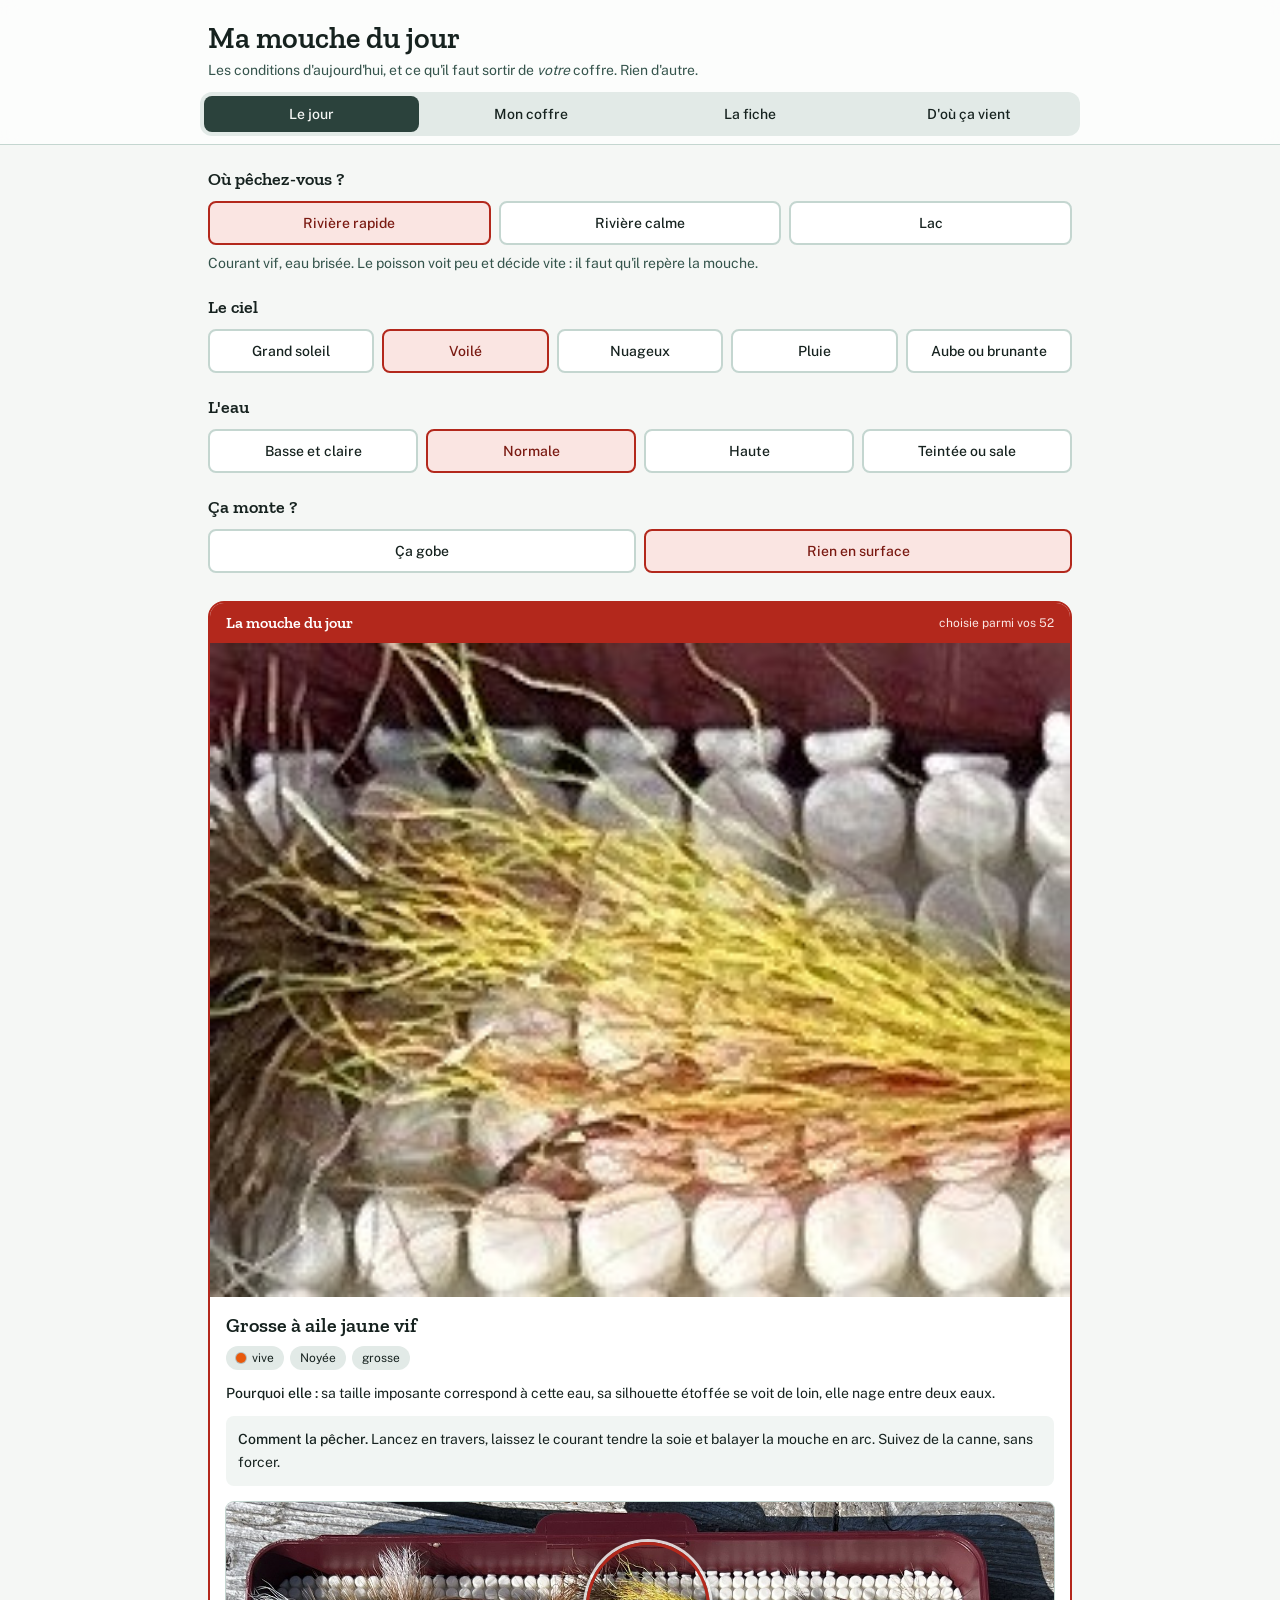
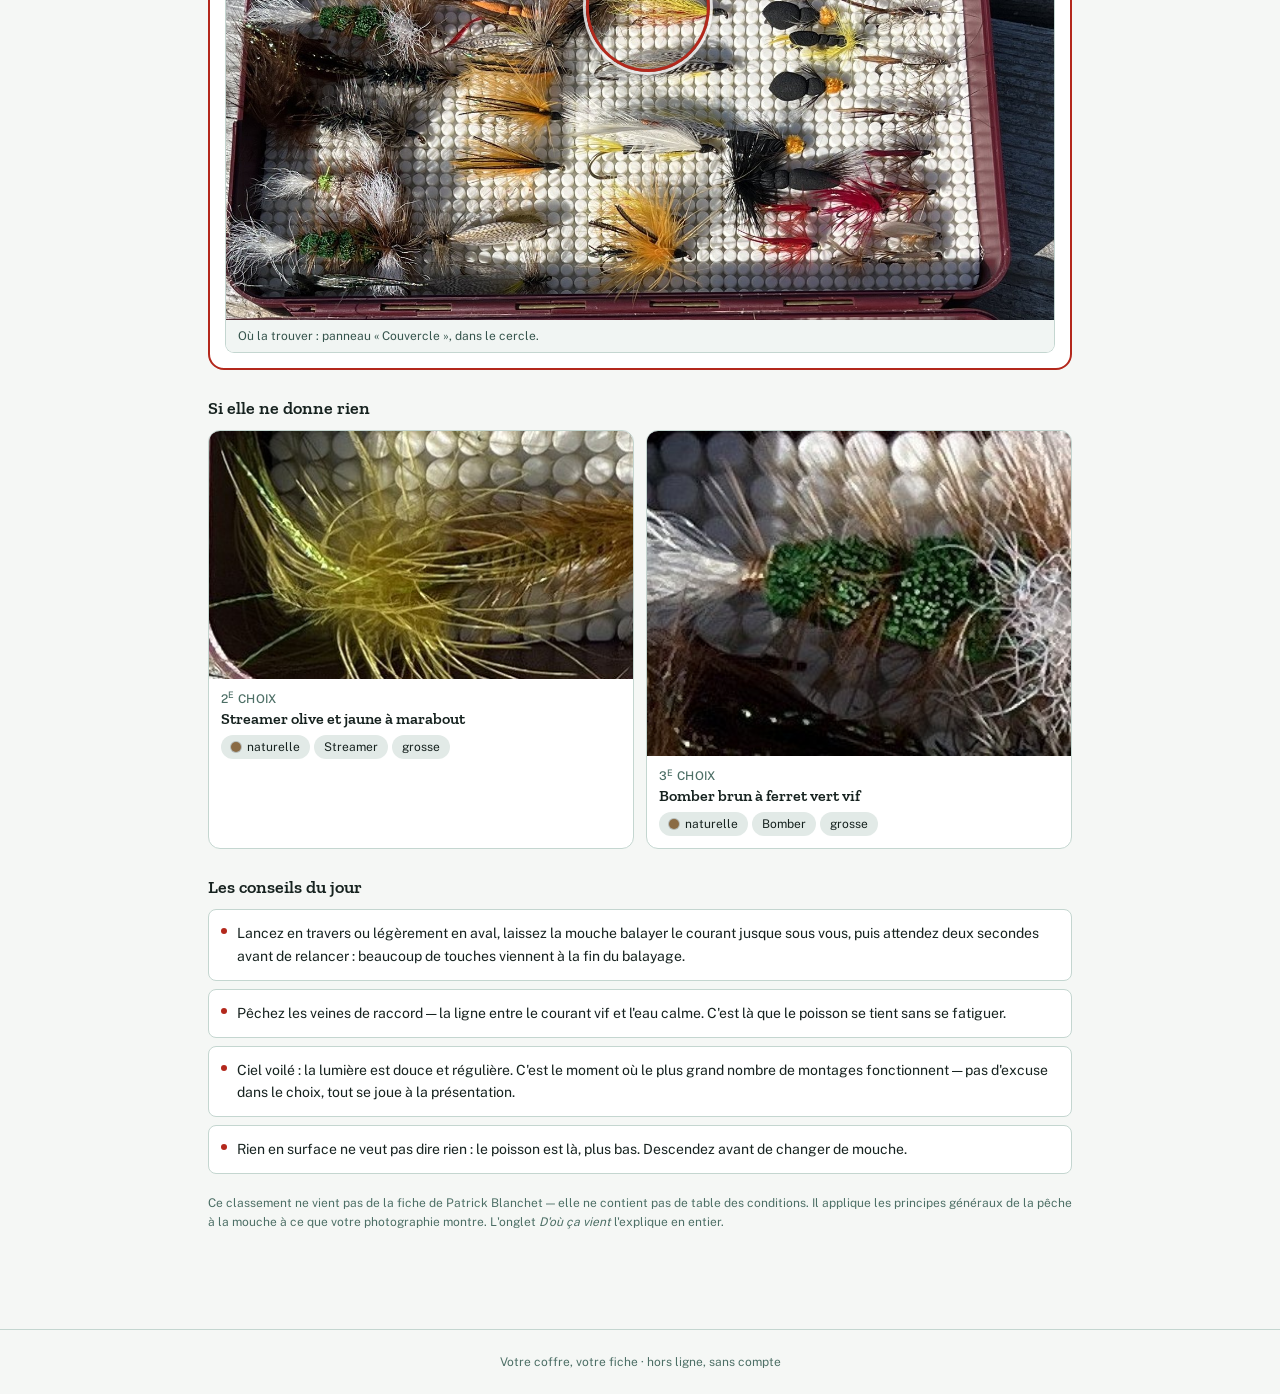
==== commit 4df2134f: "Renverse l'application : le coffre d'abord, la fiche ensuite L'application partait du catalogue et d" ====
--- a/mouches-saumon/index.html
+++ b/mouches-saumon/index.html
@@ -3,13 +3,12 @@
 <head>
 <meta charset="utf-8">
 <meta name="viewport" content="width=device-width, initial-scale=1, viewport-fit=cover">
-<title>Choisir sa mouche à saumon</title>
-<meta name="description" content="La fiche de Patrick Blanchet, en application : 31 patrons, leur toilette, leur profil coloré, et le coffre qui est réellement le vôtre. Hors ligne, sans compte.">
+<title>Ma mouche du jour</title>
+<meta name="description" content="Les conditions du jour, et la mouche à sortir de votre coffre — en photo, avec la manière de la pêcher.">
 <meta name="theme-color" content="#16221f">
 <link rel="manifest" href="manifest.webmanifest">
 <link rel="icon" href="assets/icones/favicon.svg" type="image/svg+xml">
 <link rel="apple-touch-icon" href="assets/icones/icone-180.png">
-
 <link rel="stylesheet" href="assets/css/app.css">
 <style>
   :root { color-scheme: light dark; }
@@ -17,24 +16,25 @@
   .onglet[aria-selected="true"] { color: #f5f7f5; background: #2b423c; }
   .choix[aria-pressed="true"] { border-color: #b3281c; background: #fae5e2; color: #7a1a12; }
   .etiquette[aria-pressed="true"] { border-color: #b3281c; background: #fae5e2; color: #7a1a12; font-weight: 500; }
-  /* Trois états de thème : « système » ne pose aucune marque sur la racine,
-     un choix explicite pose data-theme. Les deux règles couvrent les trois. */
-  @media (prefers-color-scheme: dark) {
-    :root:not([data-theme="light"]) .choix[aria-pressed="true"] { border-color: #962016; background: #3a1512; color: #e29188; }
-  }
-  :root[data-theme="dark"] .choix[aria-pressed="true"] { border-color: #962016; background: #3a1512; color: #e29188; }
-  @media (prefers-color-scheme: dark) {
-    :root:not([data-theme="light"]) .etiquette[aria-pressed="true"] { border-color: #962016; background: #3a1512; color: #e29188; }
-  }
-  :root[data-theme="dark"] .etiquette[aria-pressed="true"] { border-color: #962016; background: #3a1512; color: #e29188; }
   .bande { transition: flex-grow .18s ease; }
   .bande:hover, .bande:focus-visible { flex-grow: 2.4; }
   @media (prefers-reduced-motion: reduce) { .bande { transition: none; } }
-  @media print {
-    .sans-impression { display: none !important; }
-    body { background: #fff !important; color: #000 !important; }
-    .fiche-mouche { break-inside: avoid; border-color: #bbb !important; }
+
+  /* Trois états de thème : « système » ne marque pas la racine, un choix explicite pose data-theme. */
+  @media (prefers-color-scheme: dark) {
+    :root:not([data-theme="light"]) .choix[aria-pressed="true"],
+    :root:not([data-theme="light"]) .etiquette[aria-pressed="true"] { border-color: #962016; background: #3a1512; color: #e29188; }
   }
+  :root[data-theme="dark"] .choix[aria-pressed="true"],
+  :root[data-theme="dark"] .etiquette[aria-pressed="true"] { border-color: #962016; background: #3a1512; color: #e29188; }
+
+  /* Pastille de repérage posée sur la photo du panneau */
+  .reperage { position: relative; }
+  .pastille { position: absolute; width: 15%; padding-bottom: 15%; transform: translate(-50%, -50%);
+              border: 3px solid #b3281c; border-radius: 50%;
+              box-shadow: 0 0 0 3px rgba(255,255,255,.8), 0 2px 12px rgba(0,0,0,.4); }
+
+  @media print { .sans-impression { display: none !important; } body { background: #fff !important; color: #000 !important; } }
 </style>
 </head>
 
@@ -44,215 +44,165 @@
 
 <header class="border-b border-riviere-200 bg-white/70 backdrop-blur dark:border-riviere-800 dark:bg-riviere-900/70">
   <div class="mx-auto max-w-4xl px-4 pt-5 pb-3">
-    <h1 class="font-titre text-2xl leading-tight sm:text-3xl">Choisir sa mouche à saumon</h1>
+    <h1 class="font-titre text-2xl leading-tight sm:text-3xl">Ma mouche du jour</h1>
     <p class="mt-1 text-sm text-riviere-600 dark:text-riviere-300">
-      D'après la fiche plastifiée de Patrick Blanchet. Trente et un patrons, leur toilette,
-      leur profil coloré — et votre coffre.
+      Les conditions d'aujourd'hui, et ce qu'il faut sortir de <em>votre</em> coffre. Rien d'autre.
     </p>
   </div>
 
   <nav class="sans-impression mx-auto max-w-4xl px-2 pb-2" aria-label="Sections">
     <div role="tablist" class="flex gap-1 overflow-x-auto rounded-xl bg-riviere-100 p-1 dark:bg-riviere-800/60">
-      <button role="tab" id="t-choisir"   aria-controls="v-choisir"   aria-selected="true"  class="onglet flex-1 whitespace-nowrap rounded-lg px-3 py-2 text-sm font-medium transition">Choisir</button>
-      <button role="tab" id="t-catalogue" aria-controls="v-catalogue" aria-selected="false" class="onglet flex-1 whitespace-nowrap rounded-lg px-3 py-2 text-sm font-medium transition">Catalogue</button>
+      <button role="tab" id="t-jour"      aria-controls="v-jour"      aria-selected="true"  class="onglet flex-1 whitespace-nowrap rounded-lg px-3 py-2 text-sm font-medium transition">Le jour</button>
       <button role="tab" id="t-coffre"    aria-controls="v-coffre"    aria-selected="false" class="onglet flex-1 whitespace-nowrap rounded-lg px-3 py-2 text-sm font-medium transition">Mon coffre</button>
-      <button role="tab" id="t-fiche"     aria-controls="v-fiche"     aria-selected="false" class="onglet flex-1 whitespace-nowrap rounded-lg px-3 py-2 text-sm font-medium transition">La fiche</button>
+      <button role="tab" id="t-catalogue" aria-controls="v-catalogue" aria-selected="false" class="onglet flex-1 whitespace-nowrap rounded-lg px-3 py-2 text-sm font-medium transition">La fiche</button>
+      <button role="tab" id="t-sources"   aria-controls="v-sources"   aria-selected="false" class="onglet flex-1 whitespace-nowrap rounded-lg px-3 py-2 text-sm font-medium transition">D'où ça vient</button>
     </div>
   </nav>
 </header>
 
 <main id="principal" class="mx-auto max-w-4xl px-4 pb-24 pt-5">
 
-  <!-- ═══════════════ CHOISIR ═══════════════ -->
-  <section id="v-choisir" role="tabpanel" aria-labelledby="t-choisir">
-
-    <details open class="sans-impression rounded-xl border border-papier-300 bg-papier-100 p-4 text-sm dark:border-riviere-700 dark:bg-riviere-900">
-      <summary class="cursor-pointer font-medium marker:text-laque-500">Le ciel dicte la teinte, l'eau dicte la taille.</summary>
-      <p class="mt-1.5 text-riviere-700 dark:text-riviere-300">
-        C'est la règle de la fiche. Le registre de l'eau y est écrit noir sur blanc, et il est
-        repris ici mot pour mot. Le registre du ciel, lui, n'existe pas dans le PDF que vous
-        m'avez donné : la table qui associe un temps à une teinte n'y figure pas.
-        <strong class="font-medium">Cette application ne l'invente pas.</strong>
-        Le choix de la teinte vous revient donc — la fiche ne tranche qu'un cas, et il est câblé plus bas.
-      </p>
-    </details>
-
-    <!-- Niveau d'eau -->
-    <h2 class="mt-6 font-titre text-lg">Le niveau de l'eau</h2>
-    <div class="sans-impression mt-2 grid grid-cols-3 gap-2" id="choix-niveau"></div>
-    <p id="texte-niveau" class="mt-2.5 rounded-lg bg-riviere-100 px-3 py-2.5 text-sm dark:bg-riviere-800/60"></p>
-
-    <!-- Clarté -->
-    <div class="sans-impression mt-4" id="bloc-clarte" hidden>
-      <h2 class="font-titre text-lg">L'eau est-elle sale&nbsp;?</h2>
-      <div class="mt-2 grid grid-cols-2 gap-2" id="choix-clarte"></div>
-      <p id="texte-clarte" class="mt-2 text-sm text-laque-700 dark:text-laque-300"></p>
-    </div>
-
-    <!-- Teinte -->
-    <h2 class="mt-6 font-titre text-lg">La teinte</h2>
+  <!-- ═══════════════ LE JOUR ═══════════════ -->
+  <section id="v-jour" role="tabpanel" aria-labelledby="t-jour">
+
+    <div class="sans-impression space-y-5">
+      <div>
+        <h2 class="font-titre text-lg">Où pêchez-vous&nbsp;?</h2>
+        <div class="mt-2 grid grid-cols-3 gap-2" id="choix-lieu"></div>
+        <p id="texte-lieu" class="mt-2 text-sm text-riviere-600 dark:text-riviere-300"></p>
+      </div>
+
+      <div>
+        <h2 class="font-titre text-lg">Le ciel</h2>
+        <div class="mt-2 grid grid-cols-2 gap-2 sm:grid-cols-5" id="choix-ciel"></div>
+      </div>
+
+      <div>
+        <h2 class="font-titre text-lg">L'eau</h2>
+        <div class="mt-2 grid grid-cols-2 gap-2 sm:grid-cols-4" id="choix-eau"></div>
+      </div>
+
+      <div>
+        <h2 class="font-titre text-lg">Ça monte&nbsp;?</h2>
+        <div class="mt-2 grid grid-cols-2 gap-2" id="choix-activite"></div>
+      </div>
+    </div>
+
+    <div id="resultat" class="mt-7"></div>
+  </section>
+
+  <!-- ═══════════════ MON COFFRE ═══════════════ -->
+  <section id="v-coffre" role="tabpanel" aria-labelledby="t-coffre" hidden>
     <p class="text-sm text-riviere-600 dark:text-riviere-300">
-      Déduite de la toilette écrite sur la fiche, pas d'une table de correspondance.
+      Les <strong id="compte-coffre"></strong> mouches de votre coffre, découpées une à une dans votre
+      photographie. Chacune porte une description de ce qui se voit — famille, teinte, taille — et non un nom
+      de patron&nbsp;: une photo n'en donne pas. Décochez celles que vous n'avez plus, elles sortiront des
+      conseils.
     </p>
-    <div class="sans-impression mt-2 grid grid-cols-2 gap-2 sm:grid-cols-5" id="choix-teinte"></div>
-
-    <!-- Type d'eau -->
-    <h2 class="mt-6 font-titre text-lg">Le type d'eau</h2>
-    <p class="text-sm text-riviere-600 dark:text-riviere-300">
-      Ce registre est le vôtre, pas celui de la fiche : elle ne traite que des rivières à saumon et
-      ne dit rien du courant ni des lacs. Marquez vos patrons sur leur fiche, ils remonteront ici.
-      Un patron non marqué n'est jamais écarté.
+    <div class="sans-impression mt-3 flex flex-wrap gap-2" id="filtres-coffre"></div>
+    <div id="grille-coffre" class="mt-4 grid grid-cols-2 gap-3 sm:grid-cols-3"></div>
+  </section>
+
+  <!-- ═══════════════ LA FICHE ═══════════════ -->
+  <section id="v-catalogue" role="tabpanel" aria-labelledby="t-catalogue" hidden>
+    <p class="sans-impression text-sm text-riviere-600 dark:text-riviere-300">
+      Les trente et un patrons de la fiche de Patrick Blanchet, avec leur toilette et leur profil coloré.
+      C'est votre document d'origine, conservé entier. Le profil est un schéma&nbsp;: touchez une bande pour
+      lire le matériau qu'elle représente.
     </p>
-    <div class="sans-impression mt-2 grid grid-cols-2 gap-2 sm:grid-cols-4" id="choix-type"></div>
-    <p id="texte-type" class="mt-2 text-sm text-riviere-600 dark:text-riviere-300"></p>
-
-    <!-- Coffre -->
-    <label class="sans-impression mt-4 flex cursor-pointer items-center gap-3 rounded-lg border border-riviere-200 bg-white px-3 py-2.5 text-sm dark:border-riviere-700 dark:bg-riviere-900">
-      <input type="checkbox" id="filtre-coffre" class="h-4 w-4 accent-laque-500">
-      <span>Seulement ce que j'ai coché dans mon coffre <span id="compte-coffre" class="text-riviere-500"></span></span>
-    </label>
-
-    <div class="mt-6 flex items-baseline justify-between border-t border-riviere-200 pt-4 dark:border-riviere-800">
-      <h2 class="font-titre text-lg">Les patrons retenus</h2>
-      <p id="compte-resultats" class="text-sm text-riviere-500 dark:text-riviere-400"></p>
-    </div>
-    <div id="resultats" class="mt-3 space-y-3"></div>
-  </section>
-
-  <!-- ═══════════════ CATALOGUE ═══════════════ -->
-  <section id="v-catalogue" role="tabpanel" aria-labelledby="t-catalogue" hidden>
-    <label class="sans-impression block">
+    <label class="sans-impression mt-3 block">
       <span class="sr-only">Chercher un patron</span>
       <input type="search" id="recherche" placeholder="Chercher un nom, un matériau, une rivière…"
              class="w-full rounded-lg border border-riviere-300 bg-white px-3 py-2.5 text-sm outline-none placeholder:text-riviere-400 focus:border-laque-500 dark:border-riviere-700 dark:bg-riviere-900">
     </label>
-    <p class="sans-impression mt-3 text-sm text-riviere-600 dark:text-riviere-300">
-      Les trente et un patrons de la fiche, dans son ordre. Le profil coloré est un schéma :
-      il rend la signature de teintes du patron, pas la texture des matériaux.
-      Touchez une bande pour lire le matériau qu'elle représente.
-    </p>
     <div id="catalogue" class="mt-4 space-y-3"></div>
   </section>
 
-  <!-- ═══════════════ MON COFFRE ═══════════════ -->
-  <section id="v-coffre" role="tabpanel" aria-labelledby="t-coffre" hidden>
-
-    <div class="rounded-xl border border-laque-300 bg-laque-100 p-4 text-sm dark:border-laque-700 dark:bg-laque-700/20">
-      <p class="font-medium">Ce que la photo permet de dire — et ce qu'elle ne permet pas.</p>
-      <p class="mt-1.5 text-riviere-700 dark:text-papier-200" id="lecture-coffre"></p>
-    </div>
-
-    <h2 class="mt-6 font-titre text-lg">Le coffre, panneau par panneau</h2>
-    <p class="mt-1 text-sm text-riviere-600 dark:text-riviere-300">
-      Un relevé visuel : famille de montage, teintes dominantes, nombre approximatif.
-      Aucun nom n'est avancé — une photo n'en donne pas.
-    </p>
-    <div id="panneaux" class="mt-4 space-y-6"></div>
-
-    <h2 class="mt-8 font-titre text-lg">Pistes à confirmer</h2>
-    <p class="mt-1 text-sm text-riviere-600 dark:text-riviere-300">
-      Les seuls rapprochements que la photo autorise avec la fiche. Rien n'est coché d'avance.
-    </p>
-    <div id="rapprochements" class="mt-3 space-y-2"></div>
-
-    <h2 class="mt-8 font-titre text-lg">Mon inventaire</h2>
-    <p class="mt-1 text-sm text-riviere-600 dark:text-riviere-300">
-      Cochez les patrons que vous possédez vraiment. La liste sert ensuite de filtre dans
-      l'onglet <em>Choisir</em>, et la sauvegarde emporte aussi vos marques de type d'eau.
-      Tout reste sur cet appareil.
-    </p>
-    <div id="inventaire" class="mt-3 grid gap-1.5 sm:grid-cols-2"></div>
-
-    <div class="sans-impression mt-6 flex flex-wrap gap-2">
-      <button id="btn-sauvegarde" class="rounded-lg bg-riviere-700 px-4 py-2.5 text-sm font-medium text-white hover:bg-riviere-600">Sauvegarder mon coffre (.json)</button>
-      <label class="cursor-pointer rounded-lg border border-riviere-300 px-4 py-2.5 text-sm font-medium hover:bg-riviere-100 dark:border-riviere-700 dark:hover:bg-riviere-800">
-        Restaurer un fichier
-        <input type="file" id="btn-restaure" accept="application/json,.json" class="sr-only">
-      </label>
-      <button id="btn-vider" class="rounded-lg border border-riviere-300 px-4 py-2.5 text-sm font-medium hover:bg-riviere-100 dark:border-riviere-700 dark:hover:bg-riviere-800">Tout décocher</button>
-    </div>
-    <p id="message-coffre" class="mt-3 text-sm text-laque-700 dark:text-laque-300" role="status"></p>
-  </section>
-
-  <!-- ═══════════════ LA FICHE ═══════════════ -->
-  <section id="v-fiche" role="tabpanel" aria-labelledby="t-fiche" hidden class="space-y-6 text-sm leading-relaxed">
-
-    <div>
-      <h2 class="font-titre text-lg">D'où vient tout ceci</h2>
-      <p class="mt-2 text-riviere-700 dark:text-riviere-300">
-        De la fiche plastifiée <em>Choisir sa mouche à saumon</em>, de Patrick Blanchet, dont le PDF
-        a servi de source unique. Les toilettes, les origines, les numéros d'hameçon et les réserves
-        sont repris tels quels. Rien n'a été ajouté à partir d'ailleurs.
-      </p>
-    </div>
-
-    <div>
-      <h2 class="font-titre text-lg">Les réserves de la fiche</h2>
-      <p class="mt-2 text-riviere-700 dark:text-riviere-300">
-        « Les montages marqués d'une réserve varient d'un monteur et d'une rivière à l'autre, ou n'ont
-        pas de recette publiée que j'aie pu vérifier. Fiez-vous alors aux photographies. »
-      </p>
-      <ul class="mt-3 space-y-1.5">
-        <li class="flex gap-2"><span class="mt-0.5 shrink-0 rounded bg-amber-100 px-1.5 py-0.5 text-xs font-medium text-amber-900 dark:bg-amber-900/40 dark:text-amber-200">toilette non vérifiée</span><span class="text-riviere-700 dark:text-riviere-300">La fiche n'a pas trouvé de recette fiable. Neuf patrons québécois et maritimes sont dans ce cas.</span></li>
-        <li class="flex gap-2"><span class="mt-0.5 shrink-0 rounded bg-riviere-100 px-1.5 py-0.5 text-xs font-medium text-riviere-700 dark:bg-riviere-800 dark:text-riviere-200">montage courant</span><span class="text-riviere-700 dark:text-riviere-300">La toilette est donnée, mais les variantes sont fréquentes.</span></li>
-        <li class="flex gap-2"><span class="mt-0.5 shrink-0 rounded bg-emerald-100 px-1.5 py-0.5 text-xs font-medium text-emerald-900 dark:bg-emerald-900/40 dark:text-emerald-200">toilette vérifiée</span><span class="text-riviere-700 dark:text-riviere-300">Recoupée par la fiche auprès d'une source nommée, citée plus bas.</span></li>
-        <li class="flex gap-2"><span class="mt-0.5 shrink-0 rounded bg-riviere-100 px-1.5 py-0.5 text-xs font-medium text-riviere-700 dark:bg-riviere-800 dark:text-riviere-200">sans toilette</span><span class="text-riviere-700 dark:text-riviere-300">Nommé par la fiche sous « eau basse », sans recette. L'application ne lui en attribue aucune.</span></li>
-      </ul>
-    </div>
-
-    <div>
-      <h2 class="font-titre text-lg">Ce que l'application ajoute, et ce qu'elle refuse d'ajouter</h2>
-      <dl class="mt-2 space-y-3">
-        <div>
-          <dt class="font-medium">Le profil coloré — déduit</dt>
-          <dd class="text-riviere-700 dark:text-riviere-300">Chaque bande est un matériau nommé dans la toilette, rendu par sa couleur. Là où la fiche ne donne pas de toilette, il n'y a pas de profil.</dd>
-        </div>
-        <div>
-          <dt class="font-medium">La fenêtre de tailles — interprétée</dt>
-          <dd class="text-riviere-700 dark:text-riviere-300">La fiche dit « petite », « moyenne », « grosse » sans chiffrer. L'application pose une échelle unique — petite = n° 10 à 16, moyenne = n° 6 à 8, grosse = n° 2 à 4 — et en tire les trois fenêtres. C'est une lecture, signalée comme telle.</dd>
-        </div>
-        <div>
-          <dt class="font-medium">La table du ciel — absente</dt>
-          <dd class="text-riviere-700 dark:text-riviere-300">La fiche annonce « touchez les conditions du jour », mais le PDF fourni est une impression : les boutons de conditions n'y ont pas survécu. Aucune table ciel → teinte n'a donc été reconstituée. Si vous avez la fiche plastifiée sous les yeux, dictez-moi ces correspondances et je les branche.</dd>
-        </div>
-        <div>
-          <dt class="font-medium">Le type d'eau — le vôtre, pas celui de la fiche</dt>
-          <dd class="text-riviere-700 dark:text-riviere-300">Rivière calme, rivière rapide, lac : la fiche n'en dit rien, et aucune table n'a été inventée pour la combler. Le registre part vide et se remplit de vos marques, sortie après sortie. Il range les patrons, il n'en écarte aucun — ce que vous n'avez pas marqué reste affiché en dessous.</dd>
-        </div>
-        <div>
-          <dt class="font-medium">Les noms dans le coffre — non identifiés</dt>
-          <dd class="text-riviere-700 dark:text-riviere-300">La photo donne des familles, des teintes et des tailles. Elle ne donne pas de noms. L'onglet <em>Mon coffre</em> décrit ce qu'il voit et vous laisse nommer.</dd>
-        </div>
-      </dl>
+  <!-- ═══════════════ D'OÙ ÇA VIENT ═══════════════ -->
+  <section id="v-sources" role="tabpanel" aria-labelledby="t-sources" hidden class="space-y-6 text-sm leading-relaxed">
+
+    <div class="rounded-xl border border-laque-300 bg-laque-100 p-4 dark:border-laque-700 dark:bg-laque-700/20">
+      <h2 class="font-titre text-lg">À lire une fois</h2>
+      <p class="mt-2">
+        Cette application mêle trois choses d'origines différentes. Elles ne se valent pas, et il vaut mieux
+        savoir laquelle vous êtes en train de lire.
+      </p>
+    </div>
+
+    <div>
+      <h2 class="font-titre text-lg">1. Votre fiche — reprise mot pour mot</h2>
+      <p class="mt-2 text-riviere-700 dark:text-riviere-300">
+        L'onglet <em>La fiche</em> reprend le PDF de Patrick Blanchet tel quel&nbsp;: noms, origines, toilettes,
+        numéros d'hameçon, réserves de l'auteur, sources citées. Rien n'y a été ajouté.
+      </p>
+      <p class="mt-2 text-riviere-700 dark:text-riviere-300">
+        <strong>Ce que le PDF ne contient pas&nbsp;:</strong> la table qui relie les conditions du jour aux
+        patrons. La fiche l'annonce en tête (« touchez les conditions du jour »), mais le fichier est
+        l'<em>impression</em> d'une page interactive&nbsp;: les boutons de conditions ne se sont pas imprimés, et
+        le tableau n'apparaît sur aucune des sept pages. Vérifié page par page, en image.
+      </p>
+    </div>
+
+    <div>
+      <h2 class="font-titre text-lg">2. Votre coffre — ce que la photo montre</h2>
+      <p class="mt-2 text-riviere-700 dark:text-riviere-300">
+        Les cinquante-deux mouches ont été découpées dans votre photographie, une par une. Chacune est décrite
+        par ce qui se voit&nbsp;: famille de montage, teinte dominante, taille apparente, volume de la silhouette,
+        et la nage que cette silhouette permet. <strong>Aucun nom de patron n'est avancé</strong> — une photo n'en
+        donne pas, et un nom inventé vous ferait sortir la mauvaise mouche.
+      </p>
+    </div>
+
+    <div>
+      <h2 class="font-titre text-lg">3. Les conseils — principes généraux</h2>
+      <p class="mt-2 text-riviere-700 dark:text-riviere-300">
+        Le classement du jour et les conseils qui l'accompagnent viennent des principes généraux de la pêche à
+        la mouche, pas de votre fiche&nbsp;: la silhouette prime quand la lumière baisse, on descend en taille
+        quand l'eau est basse et claire, on descend en profondeur quand rien ne monte, la silhouette compte
+        plus que la couleur en eau teintée.
+      </p>
+      <p class="mt-2 text-riviere-700 dark:text-riviere-300">
+        Ce sont des principes, pas des certitudes. Ils donnent un point de départ raisonnable&nbsp;; la rivière
+        tranche. Si votre expérience les contredit sur un secteur que vous connaissez, c'est votre expérience
+        qui a raison.
+      </p>
     </div>
 
     <div>
       <h2 class="font-titre text-lg">Sources citées par la fiche</h2>
       <p class="mt-2 text-riviere-700 dark:text-riviere-300">
-        Toilettes vérifiées pour la Silver Rat, la Rusty Rat, la Cosseboom, la Godbout et la Black Dose
-        d'après Frédéric Lévesque, <em>Salmo Salar</em> n° 16, avril 1989, repris par Fabri-Mouches.ca.
-        Origine de la Pompier d'après Pierre Saumur, même source.
+        Toilettes vérifiées pour la Silver Rat, la Rusty Rat, la Cosseboom, la Godbout et la Black Dose d'après
+        Frédéric Lévesque, <em>Salmo Salar</em> n° 16, avril 1989, repris par Fabri-Mouches.ca. Origine de la
+        Pompier d'après Pierre Saumur, même source.
       </p>
     </div>
 
     <div class="sans-impression rounded-xl border border-riviere-200 p-4 dark:border-riviere-800">
       <h2 class="font-titre text-lg">Sur cet appareil</h2>
       <p class="mt-2 text-riviere-700 dark:text-riviere-300">
-        Pas de compte, pas de serveur, pas de traceur. Votre inventaire est écrit dans la mémoire du
-        navigateur (<code class="rounded bg-riviere-100 px-1 dark:bg-riviere-800">localStorage</code>),
-        sur cet appareil seulement. Une fois la page ouverte, elle fonctionne sans réseau.
-        Vider les données du navigateur efface l'inventaire — d'où le bouton de sauvegarde.
-      </p>
-      <button id="btn-imprimer" class="mt-3 rounded-lg border border-riviere-300 px-4 py-2.5 text-sm font-medium hover:bg-riviere-100 dark:border-riviere-700 dark:hover:bg-riviere-800">Imprimer la sélection courante</button>
+        Pas de compte, pas de serveur, pas de traceur. Vos réglages et les mouches que vous décochez sont écrits
+        dans la mémoire du navigateur, sur cet appareil seulement. Une fois la page ouverte, elle fonctionne sans
+        réseau — photographies comprises.
+      </p>
+      <div class="mt-3 flex flex-wrap gap-2">
+        <button id="btn-sauvegarde" class="rounded-lg bg-riviere-700 px-4 py-2.5 text-sm font-medium text-white hover:bg-riviere-600">Sauvegarder mes réglages (.json)</button>
+        <label class="cursor-pointer rounded-lg border border-riviere-300 px-4 py-2.5 text-sm font-medium hover:bg-riviere-100 dark:border-riviere-700 dark:hover:bg-riviere-800">
+          Restaurer un fichier
+          <input type="file" id="btn-restaure" accept="application/json,.json" class="sr-only">
+        </label>
+      </div>
+      <p id="message" class="mt-3 text-sm text-laque-600 dark:text-laque-300" role="status"></p>
     </div>
   </section>
 </main>
 
 <footer class="sans-impression border-t border-riviere-200 py-6 text-center text-xs text-riviere-500 dark:border-riviere-800 dark:text-riviere-400">
-  Fiche de Patrick Blanchet · application hors ligne, sans compte
+  Votre coffre, votre fiche · hors ligne, sans compte
 </footer>
 
-<script src="assets/js/donnees.js"></script>
+<script src="assets/js/coffre.js"></script>
+<script src="assets/js/conditions.js"></script>
+<script src="assets/js/fiche.js"></script>
 <script src="assets/js/app.js"></script>
 </body>
 </html>
--- a/mouches-saumon/assets/css/app.css
+++ b/mouches-saumon/assets/css/app.css
@@ -1,3 +1,3 @@
 @font-face{font-family:Public Sans;font-style:normal;font-weight:100 900;font-display:swap;src:url(../polices/public-sans-var-latin.woff2) format("woff2");unicode-range:u+00??,u+0131,u+0152-0153,u+02bb-02bc,u+02c6,u+02da,u+02dc,u+0304,u+0308,u+0329,u+2000-206f,u+20ac,u+2122,u+2191,u+2193,u+2212,u+2215,u+feff,u+fffd}@font-face{font-family:Public Sans;font-style:normal;font-weight:100 900;font-display:swap;src:url(../polices/public-sans-var-latin-ext.woff2) format("woff2");unicode-range:u+0100-02ba,u+02bd-02c5,u+02c7-02cc,u+02ce-02d7,u+02dd-02ff,u+0304,u+0308,u+0329,u+1d00-1dbf,u+1e00-1e9f,u+1ef2-1eff,u+2020,u+20a0-20ab,u+20ad-20c0,u+2113,u+2c60-2c7f,u+a720-a7ff}@font-face{font-family:Zilla Slab;font-style:normal;font-weight:600;font-display:swap;src:url(../polices/zilla-slab-600-latin.woff2) format("woff2");unicode-range:u+00??,u+0131,u+0152-0153,u+02bb-02bc,u+02c6,u+02da,u+02dc,u+0304,u+0308,u+0329,u+2000-206f,u+20ac,u+2122,u+2191,u+2193,u+2212,u+2215,u+feff,u+fffd}@font-face{font-family:Zilla Slab;font-style:normal;font-weight:600;font-display:swap;src:url(../polices/zilla-slab-600-latin-ext.woff2) format("woff2");unicode-range:u+0100-02ba,u+02bd-02c5,u+02c7-02cc,u+02ce-02d7,u+02dd-02ff,u+0304,u+0308,u+0329,u+1d00-1dbf,u+1e00-1e9f,u+1ef2-1eff,u+2020,u+20a0-20ab,u+20ad-20c0,u+2113,u+2c60-2c7f,u+a720-a7ff}@font-face{font-family:Zilla Slab;font-style:normal;font-weight:700;font-display:swap;src:url(../polices/zilla-slab-700-latin.woff2) format("woff2");unicode-range:u+00??,u+0131,u+0152-0153,u+02bb-02bc,u+02c6,u+02da,u+02dc,u+0304,u+0308,u+0329,u+2000-206f,u+20ac,u+2122,u+2191,u+2193,u+2212,u+2215,u+feff,u+fffd}@font-face{font-family:Zilla Slab;font-style:normal;font-weight:700;font-display:swap;src:url(../polices/zilla-slab-700-latin-ext.woff2) format("woff2");unicode-range:u+0100-02ba,u+02bd-02c5,u+02c7-02cc,u+02ce-02d7,u+02dd-02ff,u+0304,u+0308,u+0329,u+1d00-1dbf,u+1e00-1e9f,u+1ef2-1eff,u+2020,u+20a0-20ab,u+20ad-20c0,u+2113,u+2c60-2c7f,u+a720-a7ff}*,:after,:before{--tw-border-spacing-x:0;--tw-border-spacing-y:0;--tw-translate-x:0;--tw-translate-y:0;--tw-rotate:0;--tw-skew-x:0;--tw-skew-y:0;--tw-scale-x:1;--tw-scale-y:1;--tw-pan-x: ;--tw-pan-y: ;--tw-pinch-zoom: ;--tw-scroll-snap-strictness:proximity;--tw-gradient-from-position: ;--tw-gradient-via-position: ;--tw-gradient-to-position: ;--tw-ordinal: ;--tw-slashed-zero: ;--tw-numeric-figure: ;--tw-numeric-spacing: ;--tw-numeric-fraction: ;--tw-ring-inset: ;--tw-ring-offset-width:0px;--tw-ring-offset-color:#fff;--tw-ring-color:rgba(59,130,246,.5);--tw-ring-offset-shadow:0 0 #0000;--tw-ring-shadow:0 0 #0000;--tw-shadow:0 0 #0000;--tw-shadow-colored:0 0 #0000;--tw-blur: ;--tw-brightness: ;--tw-contrast: ;--tw-grayscale: ;--tw-hue-rotate: ;--tw-invert: ;--tw-saturate: ;--tw-sepia: ;--tw-drop-shadow: ;--tw-backdrop-blur: ;--tw-backdrop-brightness: ;--tw-backdrop-contrast: ;--tw-backdrop-grayscale: ;--tw-backdrop-hue-rotate: ;--tw-backdrop-invert: ;--tw-backdrop-opacity: ;--tw-backdrop-saturate: ;--tw-backdrop-sepia: ;--tw-contain-size: ;--tw-contain-layout: ;--tw-contain-paint: ;--tw-contain-style: }::backdrop{--tw-border-spacing-x:0;--tw-border-spacing-y:0;--tw-translate-x:0;--tw-translate-y:0;--tw-rotate:0;--tw-skew-x:0;--tw-skew-y:0;--tw-scale-x:1;--tw-scale-y:1;--tw-pan-x: ;--tw-pan-y: ;--tw-pinch-zoom: ;--tw-scroll-snap-strictness:proximity;--tw-gradient-from-position: ;--tw-gradient-via-position: ;--tw-gradient-to-position: ;--tw-ordinal: ;--tw-slashed-zero: ;--tw-numeric-figure: ;--tw-numeric-spacing: ;--tw-numeric-fraction: ;--tw-ring-inset: ;--tw-ring-offset-width:0px;--tw-ring-offset-color:#fff;--tw-ring-color:rgba(59,130,246,.5);--tw-ring-offset-shadow:0 0 #0000;--tw-ring-shadow:0 0 #0000;--tw-shadow:0 0 #0000;--tw-shadow-colored:0 0 #0000;--tw-blur: ;--tw-brightness: ;--tw-contrast: ;--tw-grayscale: ;--tw-hue-rotate: ;--tw-invert: ;--tw-saturate: ;--tw-sepia: ;--tw-drop-shadow: ;--tw-backdrop-blur: ;--tw-backdrop-brightness: ;--tw-backdrop-contrast: ;--tw-backdrop-grayscale: ;--tw-backdrop-hue-rotate: ;--tw-backdrop-invert: ;--tw-backdrop-opacity: ;--tw-backdrop-saturate: ;--tw-backdrop-sepia: ;--tw-contain-size: ;--tw-contain-layout: ;--tw-contain-paint: ;--tw-contain-style: }
 
-/*! tailwindcss v3.4.17 | MIT License | https://tailwindcss.com*/*,:after,:before{box-sizing:border-box;border:0 solid #e5e7eb}:after,:before{--tw-content:""}:host,html{line-height:1.5;-webkit-text-size-adjust:100%;-moz-tab-size:4;-o-tab-size:4;tab-size:4;font-family:ui-sans-serif,system-ui,sans-serif,Apple Color Emoji,Segoe UI Emoji,Segoe UI Symbol,Noto Color Emoji;font-feature-settings:normal;font-variation-settings:normal;-webkit-tap-highlight-color:transparent}body{margin:0;line-height:inherit}hr{height:0;color:inherit;border-top-width:1px}abbr:where([title]){-webkit-text-decoration:underline dotted;text-decoration:underline dotted}h1,h2,h3,h4,h5,h6{font-size:inherit;font-weight:inherit}a{color:inherit;text-decoration:inherit}b,strong{font-weight:bolder}code,kbd,pre,samp{font-family:ui-monospace,SFMono-Regular,Menlo,Monaco,Consolas,Liberation Mono,Courier New,monospace;font-feature-settings:normal;font-variation-settings:normal;font-size:1em}small{font-size:80%}sub,sup{font-size:75%;line-height:0;position:relative;vertical-align:baseline}sub{bottom:-.25em}sup{top:-.5em}table{text-indent:0;border-color:inherit;border-collapse:collapse}button,input,optgroup,select,textarea{font-family:inherit;font-feature-settings:inherit;font-variation-settings:inherit;font-size:100%;font-weight:inherit;line-height:inherit;letter-spacing:inherit;color:inherit;margin:0;padding:0}button,select{text-transform:none}button,input:where([type=button]),input:where([type=reset]),input:where([type=submit]){-webkit-appearance:button;background-color:transparent;background-image:none}:-moz-focusring{outline:auto}:-moz-ui-invalid{box-shadow:none}progress{vertical-align:baseline}::-webkit-inner-spin-button,::-webkit-outer-spin-button{height:auto}[type=search]{-webkit-appearance:textfield;outline-offset:-2px}::-webkit-search-decoration{-webkit-appearance:none}::-webkit-file-upload-button{-webkit-appearance:button;font:inherit}summary{display:list-item}blockquote,dd,dl,figure,h1,h2,h3,h4,h5,h6,hr,p,pre{margin:0}fieldset{margin:0}fieldset,legend{padding:0}menu,ol,ul{list-style:none;margin:0;padding:0}dialog{padding:0}textarea{resize:vertical}input::-moz-placeholder,textarea::-moz-placeholder{opacity:1;color:#9ca3af}input::placeholder,textarea::placeholder{opacity:1;color:#9ca3af}[role=button],button{cursor:pointer}:disabled{cursor:default}audio,canvas,embed,iframe,img,object,svg,video{display:block;vertical-align:middle}img,video{max-width:100%;height:auto}[hidden]:where(:not([hidden=until-found])){display:none}.sr-only{position:absolute;width:1px;height:1px;padding:0;margin:-1px;overflow:hidden;clip:rect(0,0,0,0);white-space:nowrap;border-width:0}.visible{visibility:visible}.mx-auto{margin-left:auto;margin-right:auto}.mt-0\.5{margin-top:.125rem}.mt-1{margin-top:.25rem}.mt-1\.5{margin-top:.375rem}.mt-2{margin-top:.5rem}.mt-2\.5{margin-top:.625rem}.mt-3{margin-top:.75rem}.mt-4{margin-top:1rem}.mt-6{margin-top:1.5rem}.mt-8{margin-top:2rem}.block{display:block}.flex{display:flex}.inline-flex{display:inline-flex}.table{display:table}.grid{display:grid}.hidden{display:none}.h-3{height:.75rem}.h-3\.5{height:.875rem}.h-4{height:1rem}.h-7{height:1.75rem}.h-full{height:100%}.min-h-\[1\.1rem\]{min-height:1.1rem}.min-h-full{min-height:100%}.w-3{width:.75rem}.w-3\.5{width:.875rem}.w-4{width:1rem}.w-7{width:1.75rem}.w-full{width:100%}.min-w-0{min-width:0}.max-w-4xl{max-width:56rem}.flex-1{flex:1 1 0%}.shrink-0{flex-shrink:0}.flex-grow{flex-grow:1}.cursor-pointer{cursor:pointer}.grid-cols-2{grid-template-columns:repeat(2,minmax(0,1fr))}.grid-cols-3{grid-template-columns:repeat(3,minmax(0,1fr))}.flex-wrap{flex-wrap:wrap}.items-start{align-items:flex-start}.items-center{align-items:center}.items-baseline{align-items:baseline}.justify-center{justify-content:center}.justify-between{justify-content:space-between}.gap-0\.5{gap:.125rem}.gap-1{gap:.25rem}.gap-1\.5{gap:.375rem}.gap-2{gap:.5rem}.gap-2\.5{gap:.625rem}.gap-3{gap:.75rem}.gap-x-4{-moz-column-gap:1rem;column-gap:1rem}.gap-y-2{row-gap:.5rem}.space-y-1\.5>:not([hidden])~:not([hidden]){--tw-space-y-reverse:0;margin-top:calc(.375rem*(1 - var(--tw-space-y-reverse)));margin-bottom:calc(.375rem*var(--tw-space-y-reverse))}.space-y-2>:not([hidden])~:not([hidden]){--tw-space-y-reverse:0;margin-top:calc(.5rem*(1 - var(--tw-space-y-reverse)));margin-bottom:calc(.5rem*var(--tw-space-y-reverse))}.space-y-3>:not([hidden])~:not([hidden]){--tw-space-y-reverse:0;margin-top:calc(.75rem*(1 - var(--tw-space-y-reverse)));margin-bottom:calc(.75rem*var(--tw-space-y-reverse))}.space-y-6>:not([hidden])~:not([hidden]){--tw-space-y-reverse:0;margin-top:calc(1.5rem*(1 - var(--tw-space-y-reverse)));margin-bottom:calc(1.5rem*var(--tw-space-y-reverse))}.overflow-hidden{overflow:hidden}.overflow-x-auto{overflow-x:auto}.truncate{overflow:hidden;text-overflow:ellipsis}.truncate,.whitespace-nowrap{white-space:nowrap}.rounded{border-radius:.25rem}.rounded-full{border-radius:9999px}.rounded-lg{border-radius:.5rem}.rounded-sm{border-radius:.125rem}.rounded-xl{border-radius:.75rem}.border{border-width:1px}.border-2{border-width:2px}.border-b{border-bottom-width:1px}.border-t{border-top-width:1px}.border-dashed{border-style:dashed}.border-laque-300{--tw-border-opacity:1;border-color:rgb(226 145 136/var(--tw-border-opacity,1))}.border-papier-300{--tw-border-opacity:1;border-color:rgb(188 198 192/var(--tw-border-opacity,1))}.border-riviere-100{--tw-border-opacity:1;border-color:rgb(226 234 231/var(--tw-border-opacity,1))}.border-riviere-200{--tw-border-opacity:1;border-color:rgb(196 214 208/var(--tw-border-opacity,1))}.border-riviere-300{--tw-border-opacity:1;border-color:rgb(154 181 173/var(--tw-border-opacity,1))}.bg-amber-100{--tw-bg-opacity:1;background-color:rgb(254 243 199/var(--tw-bg-opacity,1))}.bg-emerald-100{--tw-bg-opacity:1;background-color:rgb(209 250 229/var(--tw-bg-opacity,1))}.bg-laque-100{--tw-bg-opacity:1;background-color:rgb(250 229 226/var(--tw-bg-opacity,1))}.bg-papier-100{--tw-bg-opacity:1;background-color:rgb(233 237 233/var(--tw-bg-opacity,1))}.bg-papier-50{--tw-bg-opacity:1;background-color:rgb(245 247 245/var(--tw-bg-opacity,1))}.bg-riviere-100{--tw-bg-opacity:1;background-color:rgb(226 234 231/var(--tw-bg-opacity,1))}.bg-riviere-700{--tw-bg-opacity:1;background-color:rgb(43 66 60/var(--tw-bg-opacity,1))}.bg-white{--tw-bg-opacity:1;background-color:rgb(255 255 255/var(--tw-bg-opacity,1))}.bg-white\/70{background-color:hsla(0,0%,100%,.7)}.p-1{padding:.25rem}.p-3{padding:.75rem}.p-4{padding:1rem}.p-6{padding:1.5rem}.px-1{padding-left:.25rem;padding-right:.25rem}.px-1\.5{padding-left:.375rem;padding-right:.375rem}.px-2{padding-left:.5rem;padding-right:.5rem}.px-2\.5{padding-left:.625rem;padding-right:.625rem}.px-3{padding-left:.75rem;padding-right:.75rem}.px-4{padding-left:1rem;padding-right:1rem}.py-0\.5{padding-top:.125rem;padding-bottom:.125rem}.py-1{padding-top:.25rem;padding-bottom:.25rem}.py-2{padding-top:.5rem;padding-bottom:.5rem}.py-2\.5{padding-top:.625rem;padding-bottom:.625rem}.py-3{padding-top:.75rem;padding-bottom:.75rem}.py-6{padding-top:1.5rem;padding-bottom:1.5rem}.pb-2{padding-bottom:.5rem}.pb-24{padding-bottom:6rem}.pb-3{padding-bottom:.75rem}.pt-3{padding-top:.75rem}.pt-4{padding-top:1rem}.pt-5{padding-top:1.25rem}.text-center{text-align:center}.text-right{text-align:right}.font-texte{font-family:Public Sans,ui-sans-serif,system-ui,-apple-system,Segoe UI,Roboto,sans-serif}.font-titre{font-family:Zilla Slab,Rockwell,Roboto Slab,Georgia,serif}.text-2xl{font-size:1.5rem;line-height:2rem}.text-base{font-size:1rem;line-height:1.5rem}.text-lg{font-size:1.125rem;line-height:1.75rem}.text-sm{font-size:.875rem;line-height:1.25rem}.text-xs{font-size:.75rem;line-height:1rem}.font-medium{font-weight:500}.font-normal{font-weight:400}.italic{font-style:italic}.tabular-nums{--tw-numeric-spacing:tabular-nums;font-variant-numeric:var(--tw-ordinal) var(--tw-slashed-zero) var(--tw-numeric-figure) var(--tw-numeric-spacing) var(--tw-numeric-fraction)}.leading-relaxed{line-height:1.625}.leading-tight{line-height:1.25}.text-amber-700{--tw-text-opacity:1;color:rgb(180 83 9/var(--tw-text-opacity,1))}.text-amber-900{--tw-text-opacity:1;color:rgb(120 53 15/var(--tw-text-opacity,1))}.text-emerald-900{--tw-text-opacity:1;color:rgb(6 78 59/var(--tw-text-opacity,1))}.text-laque-600{--tw-text-opacity:1;color:rgb(150 32 22/var(--tw-text-opacity,1))}.text-laque-700{--tw-text-opacity:1;color:rgb(122 26 18/var(--tw-text-opacity,1))}.text-riviere-500{--tw-text-opacity:1;color:rgb(77 111 102/var(--tw-text-opacity,1))}.text-riviere-600{--tw-text-opacity:1;color:rgb(53 84 76/var(--tw-text-opacity,1))}.text-riviere-700{--tw-text-opacity:1;color:rgb(43 66 60/var(--tw-text-opacity,1))}.text-riviere-800{--tw-text-opacity:1;color:rgb(31 48 44/var(--tw-text-opacity,1))}.text-riviere-900{--tw-text-opacity:1;color:rgb(22 34 31/var(--tw-text-opacity,1))}.text-white{--tw-text-opacity:1;color:rgb(255 255 255/var(--tw-text-opacity,1))}.antialiased{-webkit-font-smoothing:antialiased;-moz-osx-font-smoothing:grayscale}.accent-laque-500{accent-color:#b3281c}.outline-none{outline:2px solid transparent;outline-offset:2px}.ring-1{--tw-ring-offset-shadow:var(--tw-ring-inset) 0 0 0 var(--tw-ring-offset-width) var(--tw-ring-offset-color);--tw-ring-shadow:var(--tw-ring-inset) 0 0 0 calc(1px + var(--tw-ring-offset-width)) var(--tw-ring-color);box-shadow:var(--tw-ring-offset-shadow),var(--tw-ring-shadow),var(--tw-shadow,0 0 #0000)}.ring-black\/10{--tw-ring-color:rgba(0,0,0,.1)}.ring-black\/15{--tw-ring-color:rgba(0,0,0,.15)}.ring-black\/20{--tw-ring-color:rgba(0,0,0,.2)}.filter{filter:var(--tw-blur) var(--tw-brightness) var(--tw-contrast) var(--tw-grayscale) var(--tw-hue-rotate) var(--tw-invert) var(--tw-saturate) var(--tw-sepia) var(--tw-drop-shadow)}.backdrop-blur{--tw-backdrop-blur:blur(8px);-webkit-backdrop-filter:var(--tw-backdrop-blur) var(--tw-backdrop-brightness) var(--tw-backdrop-contrast) var(--tw-backdrop-grayscale) var(--tw-backdrop-hue-rotate) var(--tw-backdrop-invert) var(--tw-backdrop-opacity) var(--tw-backdrop-saturate) var(--tw-backdrop-sepia);backdrop-filter:var(--tw-backdrop-blur) var(--tw-backdrop-brightness) var(--tw-backdrop-contrast) var(--tw-backdrop-grayscale) var(--tw-backdrop-hue-rotate) var(--tw-backdrop-invert) var(--tw-backdrop-opacity) var(--tw-backdrop-saturate) var(--tw-backdrop-sepia)}.transition{transition-property:color,background-color,border-color,text-decoration-color,fill,stroke,opacity,box-shadow,transform,filter,-webkit-backdrop-filter;transition-property:color,background-color,border-color,text-decoration-color,fill,stroke,opacity,box-shadow,transform,filter,backdrop-filter;transition-property:color,background-color,border-color,text-decoration-color,fill,stroke,opacity,box-shadow,transform,filter,backdrop-filter,-webkit-backdrop-filter;transition-timing-function:cubic-bezier(.4,0,.2,1);transition-duration:.15s}.marker\:text-laque-500 ::marker{color:#b3281c}.marker\:text-laque-500::marker{color:#b3281c}.placeholder\:text-riviere-400::-moz-placeholder{--tw-text-opacity:1;color:rgb(109 144 134/var(--tw-text-opacity,1))}.placeholder\:text-riviere-400::placeholder{--tw-text-opacity:1;color:rgb(109 144 134/var(--tw-text-opacity,1))}.first\:border-0:first-child{border-width:0}.first\:pt-0:first-child{padding-top:0}.hover\:bg-riviere-100:hover{--tw-bg-opacity:1;background-color:rgb(226 234 231/var(--tw-bg-opacity,1))}.hover\:bg-riviere-600:hover{--tw-bg-opacity:1;background-color:rgb(53 84 76/var(--tw-bg-opacity,1))}.hover\:underline:hover{text-decoration-line:underline}.focus\:not-sr-only:focus{position:static;width:auto;height:auto;padding:0;margin:0;overflow:visible;clip:auto;white-space:normal}.focus\:absolute:focus{position:absolute}.focus\:z-50:focus{z-index:50}.focus\:m-3:focus{margin:.75rem}.focus\:rounded:focus{border-radius:.25rem}.focus\:border-laque-500:focus{--tw-border-opacity:1;border-color:rgb(179 40 28/var(--tw-border-opacity,1))}.focus\:bg-riviere-800:focus{--tw-bg-opacity:1;background-color:rgb(31 48 44/var(--tw-bg-opacity,1))}.focus\:px-4:focus{padding-left:1rem;padding-right:1rem}.focus\:py-2:focus{padding-top:.5rem;padding-bottom:.5rem}.focus\:text-white:focus{--tw-text-opacity:1;color:rgb(255 255 255/var(--tw-text-opacity,1))}.focus-visible\:ring-2:focus-visible{--tw-ring-offset-shadow:var(--tw-ring-inset) 0 0 0 var(--tw-ring-offset-width) var(--tw-ring-offset-color);--tw-ring-shadow:var(--tw-ring-inset) 0 0 0 calc(2px + var(--tw-ring-offset-width)) var(--tw-ring-color);box-shadow:var(--tw-ring-offset-shadow),var(--tw-ring-shadow),var(--tw-shadow,0 0 #0000)}.focus-visible\:ring-laque-500:focus-visible{--tw-ring-opacity:1;--tw-ring-color:rgb(179 40 28/var(--tw-ring-opacity,1))}@media (min-width:640px){.sm\:grid-cols-2{grid-template-columns:repeat(2,minmax(0,1fr))}.sm\:grid-cols-4{grid-template-columns:repeat(4,minmax(0,1fr))}.sm\:grid-cols-5{grid-template-columns:repeat(5,minmax(0,1fr))}.sm\:text-3xl{font-size:1.875rem;line-height:2.25rem}}@media (prefers-color-scheme:dark){:root:not([data-theme=light]) .dark\:border-laque-700{--tw-border-opacity:1;border-color:rgb(122 26 18/var(--tw-border-opacity,1))}:root:not([data-theme=light]) .dark\:border-riviere-700{--tw-border-opacity:1;border-color:rgb(43 66 60/var(--tw-border-opacity,1))}:root:not([data-theme=light]) .dark\:border-riviere-800{--tw-border-opacity:1;border-color:rgb(31 48 44/var(--tw-border-opacity,1))}:root:not([data-theme=light]) .dark\:bg-amber-900\/40{background-color:rgba(120,53,15,.4)}:root:not([data-theme=light]) .dark\:bg-emerald-900\/40{background-color:rgba(6,78,59,.4)}:root:not([data-theme=light]) .dark\:bg-laque-700\/20{background-color:rgba(122,26,18,.2)}:root:not([data-theme=light]) .dark\:bg-laque-700\/25{background-color:rgba(122,26,18,.25)}:root:not([data-theme=light]) .dark\:bg-riviere-800{--tw-bg-opacity:1;background-color:rgb(31 48 44/var(--tw-bg-opacity,1))}:root:not([data-theme=light]) .dark\:bg-riviere-800\/60{background-color:rgba(31,48,44,.6)}:root:not([data-theme=light]) .dark\:bg-riviere-900{--tw-bg-opacity:1;background-color:rgb(22 34 31/var(--tw-bg-opacity,1))}:root:not([data-theme=light]) .dark\:bg-riviere-900\/70{background-color:rgba(22,34,31,.7)}:root:not([data-theme=light]) .dark\:bg-riviere-950{--tw-bg-opacity:1;background-color:rgb(14 22 20/var(--tw-bg-opacity,1))}:root:not([data-theme=light]) .dark\:text-amber-200{--tw-text-opacity:1;color:rgb(253 230 138/var(--tw-text-opacity,1))}:root:not([data-theme=light]) .dark\:text-amber-300{--tw-text-opacity:1;color:rgb(252 211 77/var(--tw-text-opacity,1))}:root:not([data-theme=light]) .dark\:text-emerald-200{--tw-text-opacity:1;color:rgb(167 243 208/var(--tw-text-opacity,1))}:root:not([data-theme=light]) .dark\:text-laque-300{--tw-text-opacity:1;color:rgb(226 145 136/var(--tw-text-opacity,1))}:root:not([data-theme=light]) .dark\:text-papier-100{--tw-text-opacity:1;color:rgb(233 237 233/var(--tw-text-opacity,1))}:root:not([data-theme=light]) .dark\:text-papier-200{--tw-text-opacity:1;color:rgb(216 222 217/var(--tw-text-opacity,1))}:root:not([data-theme=light]) .dark\:text-riviere-200{--tw-text-opacity:1;color:rgb(196 214 208/var(--tw-text-opacity,1))}:root:not([data-theme=light]) .dark\:text-riviere-300{--tw-text-opacity:1;color:rgb(154 181 173/var(--tw-text-opacity,1))}:root:not([data-theme=light]) .dark\:text-riviere-400{--tw-text-opacity:1;color:rgb(109 144 134/var(--tw-text-opacity,1))}:root:not([data-theme=light]) .dark\:ring-white\/15{--tw-ring-color:hsla(0,0%,100%,.15)}:root:not([data-theme=light]) .dark\:ring-white\/20{--tw-ring-color:hsla(0,0%,100%,.2)}:root:not([data-theme=light]) .dark\:ring-white\/25{--tw-ring-color:hsla(0,0%,100%,.25)}:root:not([data-theme=light]) .dark\:hover\:bg-riviere-800:hover{--tw-bg-opacity:1;background-color:rgb(31 48 44/var(--tw-bg-opacity,1))}}:root[data-theme=dark] .dark\:border-laque-700{--tw-border-opacity:1;border-color:rgb(122 26 18/var(--tw-border-opacity,1))}:root[data-theme=dark] .dark\:border-riviere-700{--tw-border-opacity:1;border-color:rgb(43 66 60/var(--tw-border-opacity,1))}:root[data-theme=dark] .dark\:border-riviere-800{--tw-border-opacity:1;border-color:rgb(31 48 44/var(--tw-border-opacity,1))}:root[data-theme=dark] .dark\:bg-amber-900\/40{background-color:rgba(120,53,15,.4)}:root[data-theme=dark] .dark\:bg-emerald-900\/40{background-color:rgba(6,78,59,.4)}:root[data-theme=dark] .dark\:bg-laque-700\/20{background-color:rgba(122,26,18,.2)}:root[data-theme=dark] .dark\:bg-laque-700\/25{background-color:rgba(122,26,18,.25)}:root[data-theme=dark] .dark\:bg-riviere-800{--tw-bg-opacity:1;background-color:rgb(31 48 44/var(--tw-bg-opacity,1))}:root[data-theme=dark] .dark\:bg-riviere-800\/60{background-color:rgba(31,48,44,.6)}:root[data-theme=dark] .dark\:bg-riviere-900{--tw-bg-opacity:1;background-color:rgb(22 34 31/var(--tw-bg-opacity,1))}:root[data-theme=dark] .dark\:bg-riviere-900\/70{background-color:rgba(22,34,31,.7)}:root[data-theme=dark] .dark\:bg-riviere-950{--tw-bg-opacity:1;background-color:rgb(14 22 20/var(--tw-bg-opacity,1))}:root[data-theme=dark] .dark\:text-amber-200{--tw-text-opacity:1;color:rgb(253 230 138/var(--tw-text-opacity,1))}:root[data-theme=dark] .dark\:text-amber-300{--tw-text-opacity:1;color:rgb(252 211 77/var(--tw-text-opacity,1))}:root[data-theme=dark] .dark\:text-emerald-200{--tw-text-opacity:1;color:rgb(167 243 208/var(--tw-text-opacity,1))}:root[data-theme=dark] .dark\:text-laque-300{--tw-text-opacity:1;color:rgb(226 145 136/var(--tw-text-opacity,1))}:root[data-theme=dark] .dark\:text-papier-100{--tw-text-opacity:1;color:rgb(233 237 233/var(--tw-text-opacity,1))}:root[data-theme=dark] .dark\:text-papier-200{--tw-text-opacity:1;color:rgb(216 222 217/var(--tw-text-opacity,1))}:root[data-theme=dark] .dark\:text-riviere-200{--tw-text-opacity:1;color:rgb(196 214 208/var(--tw-text-opacity,1))}:root[data-theme=dark] .dark\:text-riviere-300{--tw-text-opacity:1;color:rgb(154 181 173/var(--tw-text-opacity,1))}:root[data-theme=dark] .dark\:text-riviere-400{--tw-text-opacity:1;color:rgb(109 144 134/var(--tw-text-opacity,1))}:root[data-theme=dark] .dark\:ring-white\/15{--tw-ring-color:hsla(0,0%,100%,.15)}:root[data-theme=dark] .dark\:ring-white\/20{--tw-ring-color:hsla(0,0%,100%,.2)}:root[data-theme=dark] .dark\:ring-white\/25{--tw-ring-color:hsla(0,0%,100%,.25)}:root[data-theme=dark] .dark\:hover\:bg-riviere-800:hover{--tw-bg-opacity:1;background-color:rgb(31 48 44/var(--tw-bg-opacity,1))}+/*! tailwindcss v3.4.17 | MIT License | https://tailwindcss.com*/*,:after,:before{box-sizing:border-box;border:0 solid #e5e7eb}:after,:before{--tw-content:""}:host,html{line-height:1.5;-webkit-text-size-adjust:100%;-moz-tab-size:4;-o-tab-size:4;tab-size:4;font-family:ui-sans-serif,system-ui,sans-serif,Apple Color Emoji,Segoe UI Emoji,Segoe UI Symbol,Noto Color Emoji;font-feature-settings:normal;font-variation-settings:normal;-webkit-tap-highlight-color:transparent}body{margin:0;line-height:inherit}hr{height:0;color:inherit;border-top-width:1px}abbr:where([title]){-webkit-text-decoration:underline dotted;text-decoration:underline dotted}h1,h2,h3,h4,h5,h6{font-size:inherit;font-weight:inherit}a{color:inherit;text-decoration:inherit}b,strong{font-weight:bolder}code,kbd,pre,samp{font-family:ui-monospace,SFMono-Regular,Menlo,Monaco,Consolas,Liberation Mono,Courier New,monospace;font-feature-settings:normal;font-variation-settings:normal;font-size:1em}small{font-size:80%}sub,sup{font-size:75%;line-height:0;position:relative;vertical-align:baseline}sub{bottom:-.25em}sup{top:-.5em}table{text-indent:0;border-color:inherit;border-collapse:collapse}button,input,optgroup,select,textarea{font-family:inherit;font-feature-settings:inherit;font-variation-settings:inherit;font-size:100%;font-weight:inherit;line-height:inherit;letter-spacing:inherit;color:inherit;margin:0;padding:0}button,select{text-transform:none}button,input:where([type=button]),input:where([type=reset]),input:where([type=submit]){-webkit-appearance:button;background-color:transparent;background-image:none}:-moz-focusring{outline:auto}:-moz-ui-invalid{box-shadow:none}progress{vertical-align:baseline}::-webkit-inner-spin-button,::-webkit-outer-spin-button{height:auto}[type=search]{-webkit-appearance:textfield;outline-offset:-2px}::-webkit-search-decoration{-webkit-appearance:none}::-webkit-file-upload-button{-webkit-appearance:button;font:inherit}summary{display:list-item}blockquote,dd,dl,figure,h1,h2,h3,h4,h5,h6,hr,p,pre{margin:0}fieldset{margin:0}fieldset,legend{padding:0}menu,ol,ul{list-style:none;margin:0;padding:0}dialog{padding:0}textarea{resize:vertical}input::-moz-placeholder,textarea::-moz-placeholder{opacity:1;color:#9ca3af}input::placeholder,textarea::placeholder{opacity:1;color:#9ca3af}[role=button],button{cursor:pointer}:disabled{cursor:default}audio,canvas,embed,iframe,img,object,svg,video{display:block;vertical-align:middle}img,video{max-width:100%;height:auto}[hidden]:where(:not([hidden=until-found])){display:none}.sr-only{position:absolute;width:1px;height:1px;padding:0;margin:-1px;overflow:hidden;clip:rect(0,0,0,0);white-space:nowrap;border-width:0}.absolute{position:absolute}.relative{position:relative}.mx-auto{margin-left:auto;margin-right:auto}.mt-0\.5{margin-top:.125rem}.mt-1{margin-top:.25rem}.mt-1\.5{margin-top:.375rem}.mt-2{margin-top:.5rem}.mt-2\.5{margin-top:.625rem}.mt-3{margin-top:.75rem}.mt-4{margin-top:1rem}.mt-5{margin-top:1.25rem}.mt-6{margin-top:1.5rem}.mt-7{margin-top:1.75rem}.block{display:block}.flex{display:flex}.inline-flex{display:inline-flex}.\!table{display:table!important}.table{display:table}.grid{display:grid}.hidden{display:none}.h-1\.5{height:.375rem}.h-2\.5{height:.625rem}.h-4{height:1rem}.h-7{height:1.75rem}.h-full{height:100%}.min-h-\[1\.1rem\]{min-height:1.1rem}.min-h-full{min-height:100%}.w-1\.5{width:.375rem}.w-2\.5{width:.625rem}.w-4{width:1rem}.w-full{width:100%}.min-w-0{min-width:0}.max-w-4xl{max-width:56rem}.flex-1{flex:1 1 0%}.shrink-0{flex-shrink:0}.flex-grow{flex-grow:1}.transform{transform:translate(var(--tw-translate-x),var(--tw-translate-y)) rotate(var(--tw-rotate)) skewX(var(--tw-skew-x)) skewY(var(--tw-skew-y)) scaleX(var(--tw-scale-x)) scaleY(var(--tw-scale-y))}.cursor-pointer{cursor:pointer}.grid-cols-2{grid-template-columns:repeat(2,minmax(0,1fr))}.grid-cols-3{grid-template-columns:repeat(3,minmax(0,1fr))}.flex-wrap{flex-wrap:wrap}.items-start{align-items:flex-start}.items-center{align-items:center}.justify-center{justify-content:center}.justify-between{justify-content:space-between}.gap-1{gap:.25rem}.gap-1\.5{gap:.375rem}.gap-2{gap:.5rem}.gap-2\.5{gap:.625rem}.gap-3{gap:.75rem}.gap-x-4{-moz-column-gap:1rem;column-gap:1rem}.gap-y-2{row-gap:.5rem}.space-y-2>:not([hidden])~:not([hidden]){--tw-space-y-reverse:0;margin-top:calc(.5rem*(1 - var(--tw-space-y-reverse)));margin-bottom:calc(.5rem*var(--tw-space-y-reverse))}.space-y-3>:not([hidden])~:not([hidden]){--tw-space-y-reverse:0;margin-top:calc(.75rem*(1 - var(--tw-space-y-reverse)));margin-bottom:calc(.75rem*var(--tw-space-y-reverse))}.space-y-5>:not([hidden])~:not([hidden]){--tw-space-y-reverse:0;margin-top:calc(1.25rem*(1 - var(--tw-space-y-reverse)));margin-bottom:calc(1.25rem*var(--tw-space-y-reverse))}.space-y-6>:not([hidden])~:not([hidden]){--tw-space-y-reverse:0;margin-top:calc(1.5rem*(1 - var(--tw-space-y-reverse)));margin-bottom:calc(1.5rem*var(--tw-space-y-reverse))}.overflow-hidden{overflow:hidden}.overflow-x-auto{overflow-x:auto}.whitespace-nowrap{white-space:nowrap}.rounded{border-radius:.25rem}.rounded-2xl{border-radius:1rem}.rounded-full{border-radius:9999px}.rounded-lg{border-radius:.5rem}.rounded-xl{border-radius:.75rem}.border{border-width:1px}.border-2{border-width:2px}.border-b{border-bottom-width:1px}.border-t{border-top-width:1px}.border-dashed{border-style:dashed}.border-laque-300{--tw-border-opacity:1;border-color:rgb(226 145 136/var(--tw-border-opacity,1))}.border-laque-500{--tw-border-opacity:1;border-color:rgb(179 40 28/var(--tw-border-opacity,1))}.border-riviere-200{--tw-border-opacity:1;border-color:rgb(196 214 208/var(--tw-border-opacity,1))}.border-riviere-300{--tw-border-opacity:1;border-color:rgb(154 181 173/var(--tw-border-opacity,1))}.bg-amber-100{--tw-bg-opacity:1;background-color:rgb(254 243 199/var(--tw-bg-opacity,1))}.bg-emerald-100{--tw-bg-opacity:1;background-color:rgb(209 250 229/var(--tw-bg-opacity,1))}.bg-laque-100{--tw-bg-opacity:1;background-color:rgb(250 229 226/var(--tw-bg-opacity,1))}.bg-laque-500{--tw-bg-opacity:1;background-color:rgb(179 40 28/var(--tw-bg-opacity,1))}.bg-papier-50{--tw-bg-opacity:1;background-color:rgb(245 247 245/var(--tw-bg-opacity,1))}.bg-riviere-100{--tw-bg-opacity:1;background-color:rgb(226 234 231/var(--tw-bg-opacity,1))}.bg-riviere-50{--tw-bg-opacity:1;background-color:rgb(241 245 243/var(--tw-bg-opacity,1))}.bg-riviere-700{--tw-bg-opacity:1;background-color:rgb(43 66 60/var(--tw-bg-opacity,1))}.bg-white{--tw-bg-opacity:1;background-color:rgb(255 255 255/var(--tw-bg-opacity,1))}.bg-white\/70{background-color:hsla(0,0%,100%,.7)}.p-1{padding:.25rem}.p-3{padding:.75rem}.p-4{padding:1rem}.p-6{padding:1.5rem}.px-1\.5{padding-left:.375rem;padding-right:.375rem}.px-2{padding-left:.5rem;padding-right:.5rem}.px-2\.5{padding-left:.625rem;padding-right:.625rem}.px-3{padding-left:.75rem;padding-right:.75rem}.px-4{padding-left:1rem;padding-right:1rem}.py-0\.5{padding-top:.125rem;padding-bottom:.125rem}.py-1{padding-top:.25rem;padding-bottom:.25rem}.py-1\.5{padding-top:.375rem;padding-bottom:.375rem}.py-2{padding-top:.5rem;padding-bottom:.5rem}.py-2\.5{padding-top:.625rem;padding-bottom:.625rem}.py-6{padding-top:1.5rem;padding-bottom:1.5rem}.pb-2{padding-bottom:.5rem}.pb-24{padding-bottom:6rem}.pb-3{padding-bottom:.75rem}.pt-5{padding-top:1.25rem}.text-center{text-align:center}.font-texte{font-family:Public Sans,ui-sans-serif,system-ui,-apple-system,Segoe UI,Roboto,sans-serif}.font-titre{font-family:Zilla Slab,Rockwell,Roboto Slab,Georgia,serif}.text-2xl{font-size:1.5rem;line-height:2rem}.text-base{font-size:1rem;line-height:1.5rem}.text-lg{font-size:1.125rem;line-height:1.75rem}.text-sm{font-size:.875rem;line-height:1.25rem}.text-xl{font-size:1.25rem;line-height:1.75rem}.text-xs{font-size:.75rem;line-height:1rem}.font-medium{font-weight:500}.uppercase{text-transform:uppercase}.italic{font-style:italic}.tabular-nums{--tw-numeric-spacing:tabular-nums;font-variant-numeric:var(--tw-ordinal) var(--tw-slashed-zero) var(--tw-numeric-figure) var(--tw-numeric-spacing) var(--tw-numeric-fraction)}.leading-relaxed{line-height:1.625}.leading-tight{line-height:1.25}.tracking-wide{letter-spacing:.025em}.text-amber-900{--tw-text-opacity:1;color:rgb(120 53 15/var(--tw-text-opacity,1))}.text-emerald-900{--tw-text-opacity:1;color:rgb(6 78 59/var(--tw-text-opacity,1))}.text-laque-100{--tw-text-opacity:1;color:rgb(250 229 226/var(--tw-text-opacity,1))}.text-laque-600{--tw-text-opacity:1;color:rgb(150 32 22/var(--tw-text-opacity,1))}.text-riviere-500{--tw-text-opacity:1;color:rgb(77 111 102/var(--tw-text-opacity,1))}.text-riviere-600{--tw-text-opacity:1;color:rgb(53 84 76/var(--tw-text-opacity,1))}.text-riviere-700{--tw-text-opacity:1;color:rgb(43 66 60/var(--tw-text-opacity,1))}.text-riviere-800{--tw-text-opacity:1;color:rgb(31 48 44/var(--tw-text-opacity,1))}.text-riviere-900{--tw-text-opacity:1;color:rgb(22 34 31/var(--tw-text-opacity,1))}.text-white{--tw-text-opacity:1;color:rgb(255 255 255/var(--tw-text-opacity,1))}.antialiased{-webkit-font-smoothing:antialiased;-moz-osx-font-smoothing:grayscale}.accent-laque-500{accent-color:#b3281c}.opacity-45{opacity:.45}.outline-none{outline:2px solid transparent;outline-offset:2px}.ring-1{--tw-ring-offset-shadow:var(--tw-ring-inset) 0 0 0 var(--tw-ring-offset-width) var(--tw-ring-offset-color);--tw-ring-shadow:var(--tw-ring-inset) 0 0 0 calc(1px + var(--tw-ring-offset-width)) var(--tw-ring-color);box-shadow:var(--tw-ring-offset-shadow),var(--tw-ring-shadow),var(--tw-shadow,0 0 #0000)}.ring-black\/10{--tw-ring-color:rgba(0,0,0,.1)}.ring-black\/20{--tw-ring-color:rgba(0,0,0,.2)}.ring-riviere-200{--tw-ring-opacity:1;--tw-ring-color:rgb(196 214 208/var(--tw-ring-opacity,1))}.filter{filter:var(--tw-blur) var(--tw-brightness) var(--tw-contrast) var(--tw-grayscale) var(--tw-hue-rotate) var(--tw-invert) var(--tw-saturate) var(--tw-sepia) var(--tw-drop-shadow)}.backdrop-blur{--tw-backdrop-blur:blur(8px);-webkit-backdrop-filter:var(--tw-backdrop-blur) var(--tw-backdrop-brightness) var(--tw-backdrop-contrast) var(--tw-backdrop-grayscale) var(--tw-backdrop-hue-rotate) var(--tw-backdrop-invert) var(--tw-backdrop-opacity) var(--tw-backdrop-saturate) var(--tw-backdrop-sepia);backdrop-filter:var(--tw-backdrop-blur) var(--tw-backdrop-brightness) var(--tw-backdrop-contrast) var(--tw-backdrop-grayscale) var(--tw-backdrop-hue-rotate) var(--tw-backdrop-invert) var(--tw-backdrop-opacity) var(--tw-backdrop-saturate) var(--tw-backdrop-sepia)}.transition{transition-property:color,background-color,border-color,text-decoration-color,fill,stroke,opacity,box-shadow,transform,filter,-webkit-backdrop-filter;transition-property:color,background-color,border-color,text-decoration-color,fill,stroke,opacity,box-shadow,transform,filter,backdrop-filter;transition-property:color,background-color,border-color,text-decoration-color,fill,stroke,opacity,box-shadow,transform,filter,backdrop-filter,-webkit-backdrop-filter;transition-timing-function:cubic-bezier(.4,0,.2,1);transition-duration:.15s}.placeholder\:text-riviere-400::-moz-placeholder{--tw-text-opacity:1;color:rgb(109 144 134/var(--tw-text-opacity,1))}.placeholder\:text-riviere-400::placeholder{--tw-text-opacity:1;color:rgb(109 144 134/var(--tw-text-opacity,1))}.hover\:bg-riviere-100:hover{--tw-bg-opacity:1;background-color:rgb(226 234 231/var(--tw-bg-opacity,1))}.hover\:bg-riviere-600:hover{--tw-bg-opacity:1;background-color:rgb(53 84 76/var(--tw-bg-opacity,1))}.hover\:underline:hover{text-decoration-line:underline}.focus\:not-sr-only:focus{position:static;width:auto;height:auto;padding:0;margin:0;overflow:visible;clip:auto;white-space:normal}.focus\:absolute:focus{position:absolute}.focus\:z-50:focus{z-index:50}.focus\:m-3:focus{margin:.75rem}.focus\:rounded:focus{border-radius:.25rem}.focus\:border-laque-500:focus{--tw-border-opacity:1;border-color:rgb(179 40 28/var(--tw-border-opacity,1))}.focus\:bg-riviere-800:focus{--tw-bg-opacity:1;background-color:rgb(31 48 44/var(--tw-bg-opacity,1))}.focus\:px-4:focus{padding-left:1rem;padding-right:1rem}.focus\:py-2:focus{padding-top:.5rem;padding-bottom:.5rem}.focus\:text-white:focus{--tw-text-opacity:1;color:rgb(255 255 255/var(--tw-text-opacity,1))}.focus-visible\:ring-2:focus-visible{--tw-ring-offset-shadow:var(--tw-ring-inset) 0 0 0 var(--tw-ring-offset-width) var(--tw-ring-offset-color);--tw-ring-shadow:var(--tw-ring-inset) 0 0 0 calc(2px + var(--tw-ring-offset-width)) var(--tw-ring-color);box-shadow:var(--tw-ring-offset-shadow),var(--tw-ring-shadow),var(--tw-shadow,0 0 #0000)}.focus-visible\:ring-laque-500:focus-visible{--tw-ring-opacity:1;--tw-ring-color:rgb(179 40 28/var(--tw-ring-opacity,1))}@media (min-width:640px){.sm\:grid-cols-3{grid-template-columns:repeat(3,minmax(0,1fr))}.sm\:grid-cols-4{grid-template-columns:repeat(4,minmax(0,1fr))}.sm\:grid-cols-5{grid-template-columns:repeat(5,minmax(0,1fr))}.sm\:text-3xl{font-size:1.875rem;line-height:2.25rem}}@media (prefers-color-scheme:dark){:root:not([data-theme=light]) .dark\:border-laque-700{--tw-border-opacity:1;border-color:rgb(122 26 18/var(--tw-border-opacity,1))}:root:not([data-theme=light]) .dark\:border-riviere-700{--tw-border-opacity:1;border-color:rgb(43 66 60/var(--tw-border-opacity,1))}:root:not([data-theme=light]) .dark\:border-riviere-800{--tw-border-opacity:1;border-color:rgb(31 48 44/var(--tw-border-opacity,1))}:root:not([data-theme=light]) .dark\:bg-amber-900\/40{background-color:rgba(120,53,15,.4)}:root:not([data-theme=light]) .dark\:bg-emerald-900\/40{background-color:rgba(6,78,59,.4)}:root:not([data-theme=light]) .dark\:bg-laque-700\/20{background-color:rgba(122,26,18,.2)}:root:not([data-theme=light]) .dark\:bg-riviere-800{--tw-bg-opacity:1;background-color:rgb(31 48 44/var(--tw-bg-opacity,1))}:root:not([data-theme=light]) .dark\:bg-riviere-800\/60{background-color:rgba(31,48,44,.6)}:root:not([data-theme=light]) .dark\:bg-riviere-900{--tw-bg-opacity:1;background-color:rgb(22 34 31/var(--tw-bg-opacity,1))}:root:not([data-theme=light]) .dark\:bg-riviere-900\/70{background-color:rgba(22,34,31,.7)}:root:not([data-theme=light]) .dark\:bg-riviere-950{--tw-bg-opacity:1;background-color:rgb(14 22 20/var(--tw-bg-opacity,1))}:root:not([data-theme=light]) .dark\:text-amber-200{--tw-text-opacity:1;color:rgb(253 230 138/var(--tw-text-opacity,1))}:root:not([data-theme=light]) .dark\:text-emerald-200{--tw-text-opacity:1;color:rgb(167 243 208/var(--tw-text-opacity,1))}:root:not([data-theme=light]) .dark\:text-laque-300{--tw-text-opacity:1;color:rgb(226 145 136/var(--tw-text-opacity,1))}:root:not([data-theme=light]) .dark\:text-papier-100{--tw-text-opacity:1;color:rgb(233 237 233/var(--tw-text-opacity,1))}:root:not([data-theme=light]) .dark\:text-riviere-200{--tw-text-opacity:1;color:rgb(196 214 208/var(--tw-text-opacity,1))}:root:not([data-theme=light]) .dark\:text-riviere-300{--tw-text-opacity:1;color:rgb(154 181 173/var(--tw-text-opacity,1))}:root:not([data-theme=light]) .dark\:text-riviere-400{--tw-text-opacity:1;color:rgb(109 144 134/var(--tw-text-opacity,1))}:root:not([data-theme=light]) .dark\:ring-riviere-700{--tw-ring-opacity:1;--tw-ring-color:rgb(43 66 60/var(--tw-ring-opacity,1))}:root:not([data-theme=light]) .dark\:ring-white\/15{--tw-ring-color:hsla(0,0%,100%,.15)}:root:not([data-theme=light]) .dark\:ring-white\/25{--tw-ring-color:hsla(0,0%,100%,.25)}:root:not([data-theme=light]) .dark\:hover\:bg-riviere-800:hover{--tw-bg-opacity:1;background-color:rgb(31 48 44/var(--tw-bg-opacity,1))}}:root[data-theme=dark] .dark\:border-laque-700{--tw-border-opacity:1;border-color:rgb(122 26 18/var(--tw-border-opacity,1))}:root[data-theme=dark] .dark\:border-riviere-700{--tw-border-opacity:1;border-color:rgb(43 66 60/var(--tw-border-opacity,1))}:root[data-theme=dark] .dark\:border-riviere-800{--tw-border-opacity:1;border-color:rgb(31 48 44/var(--tw-border-opacity,1))}:root[data-theme=dark] .dark\:bg-amber-900\/40{background-color:rgba(120,53,15,.4)}:root[data-theme=dark] .dark\:bg-emerald-900\/40{background-color:rgba(6,78,59,.4)}:root[data-theme=dark] .dark\:bg-laque-700\/20{background-color:rgba(122,26,18,.2)}:root[data-theme=dark] .dark\:bg-riviere-800{--tw-bg-opacity:1;background-color:rgb(31 48 44/var(--tw-bg-opacity,1))}:root[data-theme=dark] .dark\:bg-riviere-800\/60{background-color:rgba(31,48,44,.6)}:root[data-theme=dark] .dark\:bg-riviere-900{--tw-bg-opacity:1;background-color:rgb(22 34 31/var(--tw-bg-opacity,1))}:root[data-theme=dark] .dark\:bg-riviere-900\/70{background-color:rgba(22,34,31,.7)}:root[data-theme=dark] .dark\:bg-riviere-950{--tw-bg-opacity:1;background-color:rgb(14 22 20/var(--tw-bg-opacity,1))}:root[data-theme=dark] .dark\:text-amber-200{--tw-text-opacity:1;color:rgb(253 230 138/var(--tw-text-opacity,1))}:root[data-theme=dark] .dark\:text-emerald-200{--tw-text-opacity:1;color:rgb(167 243 208/var(--tw-text-opacity,1))}:root[data-theme=dark] .dark\:text-laque-300{--tw-text-opacity:1;color:rgb(226 145 136/var(--tw-text-opacity,1))}:root[data-theme=dark] .dark\:text-papier-100{--tw-text-opacity:1;color:rgb(233 237 233/var(--tw-text-opacity,1))}:root[data-theme=dark] .dark\:text-riviere-200{--tw-text-opacity:1;color:rgb(196 214 208/var(--tw-text-opacity,1))}:root[data-theme=dark] .dark\:text-riviere-300{--tw-text-opacity:1;color:rgb(154 181 173/var(--tw-text-opacity,1))}:root[data-theme=dark] .dark\:text-riviere-400{--tw-text-opacity:1;color:rgb(109 144 134/var(--tw-text-opacity,1))}:root[data-theme=dark] .dark\:ring-riviere-700{--tw-ring-opacity:1;--tw-ring-color:rgb(43 66 60/var(--tw-ring-opacity,1))}:root[data-theme=dark] .dark\:ring-white\/15{--tw-ring-color:hsla(0,0%,100%,.15)}:root[data-theme=dark] .dark\:ring-white\/25{--tw-ring-color:hsla(0,0%,100%,.25)}:root[data-theme=dark] .dark\:hover\:bg-riviere-800:hover{--tw-bg-opacity:1;background-color:rgb(31 48 44/var(--tw-bg-opacity,1))}
